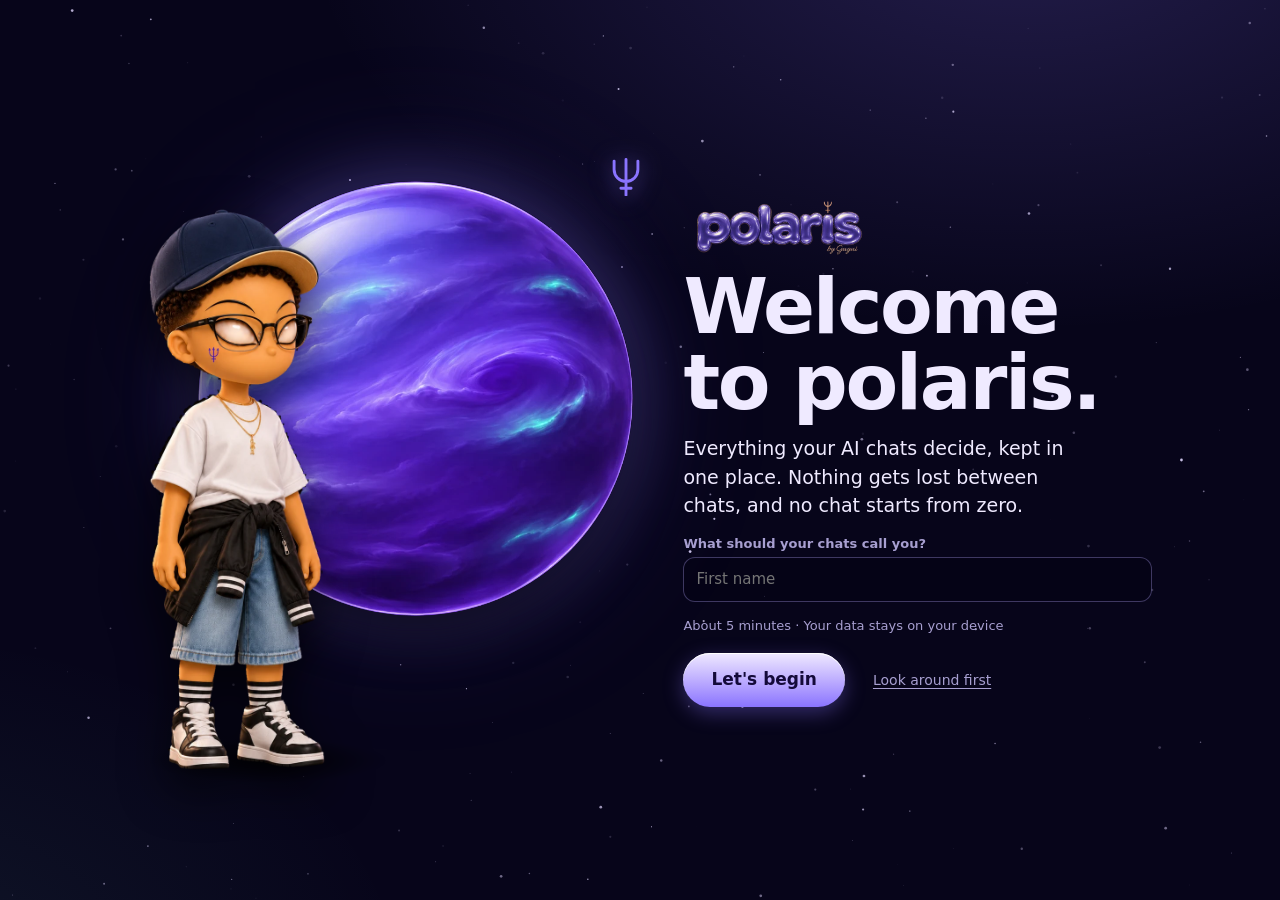
==== site/index.html @ 1d0f1778 "Welcome screen, one-prompt jumpstart with build progress, one-tap save, Mercury edition Co-Authored-" ====
<!DOCTYPE html>
<html lang="en">
<head>
<meta charset="utf-8">
<meta name="viewport" content="width=device-width, initial-scale=1, viewport-fit=cover">
<meta http-equiv="Content-Security-Policy" content="default-src 'self'; script-src 'self' 'unsafe-inline'; style-src 'self' 'unsafe-inline'; img-src 'self' data: blob:; connect-src 'self' https://api.github.com; font-src 'self' data:; object-src 'none'; base-uri 'none'; form-action 'none'">
<meta name="referrer" content="no-referrer">
<title>polaris by Gugui</title>
<meta name="description" content="polaris by Gugui keeps everything your AI chats decide in one place: one record per topic, an Inbox, and what is waiting on you.">
<meta name="theme-color" content="#07051a">
<meta name="color-scheme" content="dark">
<meta name="apple-mobile-web-app-capable" content="yes">
<meta name="mobile-web-app-capable" content="yes">
<meta name="apple-mobile-web-app-status-bar-style" content="black-translucent">
<meta name="apple-mobile-web-app-title" content="polaris">
<link rel="manifest" href="manifest.webmanifest">
<link rel="icon" href="icons/icon-192.png" type="image/png">
<link rel="apple-touch-icon" href="icons/apple-touch-icon.png">
<style>:root{
  --bg:#07051a; --bg2:#0e0a2b; --ink:#efeaff; --dim:#a79fd0; --faint:#6f679c;
  --v1:#b9a8ff; --v2:#8a74ff; --v3:#5a3fd8; --v4:#2c1a7a; --teal:#7fe3e0; --bronze:#b08a57; --bronze2:#e2c08c;
  --glass:rgba(160,140,255,.08); --glass2:rgba(160,140,255,.14); --line:rgba(185,168,255,.18); --line2:rgba(185,168,255,.32);
  --ok:#8ff0c0; --warn:#ffd38a; --bad:#ff9db4;
  --r:18px; --r2:12px; --nav:64px;
  --font:ui-rounded,"SF Pro Rounded","Nunito","Varela Round",system-ui,-apple-system,"Segoe UI",Roboto,sans-serif;
  color-scheme:dark;
}
*{box-sizing:border-box}
html,body{margin:0;height:100%}
body{background:var(--bg);color:var(--ink);font:15px/1.5 var(--font);-webkit-font-smoothing:antialiased;overflow-x:hidden;
  padding-bottom:calc(var(--nav) + env(safe-area-inset-bottom))}
@media(min-width:900px){body{padding-bottom:0;padding-left:220px}}
#stars{position:fixed;inset:0;z-index:-1;width:100%;height:100%;pointer-events:none}
body::before{content:"";position:fixed;inset:0;z-index:-2;background:
  radial-gradient(1200px 700px at 80% -10%,rgba(138,116,255,.22),transparent 60%),
  radial-gradient(900px 600px at -10% 110%,rgba(127,227,224,.08),transparent 60%),var(--bg)}
a{color:var(--v1)} a:hover{color:#fff}
button,input,select,textarea{font:inherit;color:inherit}
h1,h2,h3{margin:0 0 .4em;line-height:1.2;font-weight:800;letter-spacing:-.01em}
h1{font-size:28px} h2{font-size:20px} h3{font-size:16px}
p{margin:.3em 0 .8em}
.dim{color:var(--dim)} .faint{color:var(--faint)} .small{font-size:13px}
.wrap{max-width:980px;margin:0 auto;padding:20px 16px 40px}
/* lockup */
.lockup{display:inline-flex;align-items:baseline;gap:.35em;text-decoration:none;white-space:nowrap}
.lockup .word{position:relative;font-weight:900;font-size:26px;letter-spacing:-.02em;filter:drop-shadow(0 2px 6px rgba(138,116,255,.45))}
.lockup .g{background:linear-gradient(180deg,#f3efff 0%,#c3b4ff 38%,#8a74ff 70%,#5a3fd8 100%);-webkit-background-clip:text;background-clip:text;color:transparent}
.lockup .by{font-size:12px;color:var(--dim);font-weight:600}
.lockup .by b{color:var(--ink);font-weight:800}
.lockup.img img{display:block;height:38px;width:auto}
@media(min-width:900px){#side .lockup.img img{height:46px}}
/* nav */
#nav{position:fixed;left:0;right:0;bottom:0;z-index:20;display:flex;justify-content:space-around;align-items:stretch;
  height:calc(var(--nav) + env(safe-area-inset-bottom));padding-bottom:env(safe-area-inset-bottom);
  background:rgba(10,7,32,.82);backdrop-filter:blur(18px);-webkit-backdrop-filter:blur(18px);border-top:1px solid var(--line)}
#nav a{flex:1;display:flex;flex-direction:column;align-items:center;justify-content:center;gap:2px;font-size:11px;color:var(--dim);text-decoration:none;position:relative}
#nav a svg{width:22px;height:22px}
#nav a.on{color:#fff} #nav a.on::before{content:"";position:absolute;top:0;width:28px;height:2px;border-radius:2px;background:var(--v1)}
#nav .cap{color:#fff} #nav .cap span.ic{width:42px;height:42px;border-radius:50%;display:grid;place-items:center;margin-top:-14px;
  background:radial-gradient(circle at 35% 30%,#d9ceff,#8a74ff 55%,#4a2fc0);box-shadow:0 6px 18px rgba(138,116,255,.5),inset 0 1px 0 rgba(255,255,255,.6)}
#side{display:none}
@media(min-width:900px){
  #nav{display:none}
  #side{display:flex;flex-direction:column;position:fixed;left:0;top:0;bottom:0;width:220px;padding:22px 14px;gap:4px;border-right:1px solid var(--line);background:rgba(10,7,32,.6);backdrop-filter:blur(14px)}
  #side .lockup{margin:0 8px 18px}
  #side a.item{display:flex;align-items:center;gap:10px;padding:9px 12px;border-radius:10px;color:var(--dim);text-decoration:none}
  #side a.item svg{width:18px;height:18px}
  #side a.item.on,#side a.item:hover{background:var(--glass2);color:#fff}
  #side .badge{margin-left:auto}
  #side .foot{margin-top:auto;font-size:12px;color:var(--faint);padding:0 12px}
}
.badge{display:inline-grid;place-items:center;min-width:20px;height:20px;padding:0 6px;border-radius:10px;background:var(--v3);color:#fff;font-size:11px;font-weight:800}
#nav .badge{position:absolute;top:6px;left:calc(50% + 6px);height:16px;min-width:16px;font-size:10px}
/* top bar on phone */
.top{display:flex;align-items:center;justify-content:space-between;gap:10px;padding:14px 16px 0;max-width:980px;margin:0 auto}
@media(min-width:900px){.top{display:none}}
/* cards */
.card{background:linear-gradient(180deg,rgba(185,168,255,.10),rgba(185,168,255,.04));border:1px solid var(--line);border-radius:var(--r);padding:16px;
  box-shadow:inset 0 1px 0 rgba(255,255,255,.06),0 10px 30px rgba(0,0,0,.25)}
.card + .card{margin-top:12px}
.grid{display:grid;gap:12px;grid-template-columns:repeat(auto-fill,minmax(150px,1fr))}
.stat{text-decoration:none;color:inherit;display:block}
.stat b{display:block;font-size:28px;font-weight:900;color:#fff}
.stat span{color:var(--dim);font-size:13px}
.row{display:flex;gap:10px;align-items:center;flex-wrap:wrap}
.row.between{justify-content:space-between}
.stack>*+*{margin-top:10px}
/* buttons */
.btn{display:inline-flex;align-items:center;gap:6px;border:1px solid var(--line2);background:var(--glass2);border-radius:999px;padding:8px 14px;cursor:pointer;text-decoration:none;color:var(--ink);font-weight:700;font-size:14px;min-height:38px}
.btn:hover{background:rgba(185,168,255,.24)}
.btn.primary{border:0;color:#140a3a;background:linear-gradient(180deg,#efe9ff,#b9a8ff 55%,#8a74ff);box-shadow:0 6px 20px rgba(138,116,255,.35),inset 0 1px 0 #fff}
.btn.ghost{background:transparent}
.btn.danger{border-color:rgba(255,157,180,.4);color:var(--bad)}
.btn.sm{padding:4px 10px;min-height:30px;font-size:13px}
.btn:disabled{opacity:.45;cursor:not-allowed}
.icon-btn{border:0;background:transparent;color:var(--dim);cursor:pointer;padding:6px;border-radius:8px}
.icon-btn:hover{color:#fff;background:var(--glass2)}
/* forms */
label{display:block;font-size:13px;color:var(--dim);margin:10px 0 4px;font-weight:600}
input[type=text],input[type=url],input[type=password],input[type=date],select,textarea{width:100%;background:rgba(5,3,20,.55);border:1px solid var(--line2);border-radius:var(--r2);padding:10px 12px;outline:none}
input:focus,select:focus,textarea:focus{border-color:var(--v1);box-shadow:0 0 0 3px rgba(185,168,255,.18)}
textarea{min-height:110px;resize:vertical}
.check{display:flex;gap:10px;align-items:flex-start;padding:8px 0;color:var(--ink);font-size:14px;margin:0;font-weight:500}
.check input{margin-top:3px;width:18px;height:18px;accent-color:var(--v2)}
/* lists */
.list{list-style:none;margin:0;padding:0}
.item{border-top:1px solid var(--line);padding:12px 0;display:flex;gap:10px;align-items:flex-start}
.item:first-child{border-top:0}
.item .body{flex:1;min-width:0;overflow-wrap:anywhere}
.item .meta{font-size:12px;color:var(--faint);margin-top:3px}
.item .actions{display:flex;gap:4px;flex-wrap:wrap}
.sup{text-decoration:line-through;color:var(--faint)}
.tag{display:inline-block;font-size:11px;font-weight:800;padding:2px 8px;border-radius:999px;background:var(--glass2);color:var(--v1);text-transform:uppercase;letter-spacing:.04em}
.tag.ok{color:var(--ok)} .tag.warn{color:var(--warn)} .tag.bad{color:var(--bad)} .tag.lock{color:var(--bronze2)}
.words{font-style:italic;color:var(--ink);border-left:2px solid var(--v2);padding-left:8px;margin:4px 0}
.seg{display:inline-flex;background:rgba(5,3,20,.5);border:1px solid var(--line);border-radius:999px;padding:3px;gap:2px;flex-wrap:wrap}
.seg button{border:0;background:transparent;padding:6px 12px;border-radius:999px;color:var(--dim);cursor:pointer;font-weight:700;font-size:13px}
.seg button.on{background:var(--v3);color:#fff}
.empty{text-align:center;padding:26px 10px;color:var(--dim)}
.dot{width:10px;height:10px;border-radius:50%;display:inline-block;border:2px solid var(--v1);flex:none;margin-top:6px}
.dot.partly{background:linear-gradient(90deg,var(--v1) 50%,transparent 50%)} .dot.harvested{background:var(--v1)}
pre.code{white-space:pre-wrap;background:rgba(5,3,20,.6);border:1px solid var(--line);border-radius:var(--r2);padding:12px;font:12.5px/1.5 ui-monospace,SFMono-Regular,Menlo,monospace;max-height:340px;overflow:auto}
/* hero */
.intro{margin:6px 0 0;max-width:420px}
.intro h1{font-size:26px}
.hero{position:relative;margin:0 -16px 8px;display:flex;justify-content:center;overflow:visible;padding:4px 0 10px}
.orb{position:relative;width:min(calc(100vw - 40px),600px);aspect-ratio:1;margin:-9% 0 -11%}
.orb .back,.orb .front{position:absolute;inset:0;pointer-events:none}
.orb .front{z-index:2}
.orb svg.ring{position:absolute;inset:0;width:100%;height:100%;overflow:visible}
.hero .planet{position:absolute;left:50%;top:50%;width:44%;aspect-ratio:1;transform:translate(-50%,-50%);border-radius:50%;z-index:1;
  background:
   radial-gradient(circle at 32% 26%,rgba(255,255,255,.85) 0,rgba(255,255,255,.2) 9%,transparent 20%),
   radial-gradient(circle at 62% 70%,rgba(127,227,224,.35),transparent 38%),
   radial-gradient(circle at 24% 64%,rgba(90,63,216,.55),transparent 30%),
   radial-gradient(circle at 70% 30%,rgba(205,192,255,.5),transparent 34%),
   radial-gradient(circle at 45% 45%,#b7a6ff 0,#7c62f0 45%,#3a2398 78%,#1a0e52 100%);
  box-shadow:inset -22px -26px 60px rgba(10,4,40,.75),inset 10px 12px 30px rgba(255,255,255,.18),0 0 80px rgba(138,116,255,.45),0 0 180px rgba(138,116,255,.18)}
.hero .planet::after{content:"";position:absolute;inset:0;border-radius:50%;background:
  radial-gradient(circle at 70% 58%,rgba(20,10,70,.35) 0 6%,transparent 7%),radial-gradient(circle at 38% 72%,rgba(20,10,70,.28) 0 4%,transparent 5%),
  radial-gradient(circle at 56% 34%,rgba(20,10,70,.22) 0 3%,transparent 4%);mix-blend-mode:multiply}
.hero .planet.art{background:center/cover no-repeat var(--art);border-radius:50%;width:44%;aspect-ratio:1;box-shadow:0 0 60px rgba(138,116,255,.38),0 0 150px rgba(138,116,255,.14);animation:none!important}
.hero .planet.art::after{display:none}
.hero .station{position:absolute;z-index:3;width:14px;height:14px;transform:translate(-50%,-50%);text-decoration:none;color:var(--ink)}
.hero .station i{position:absolute;inset:0;border-radius:50%;background:radial-gradient(circle at 35% 30%,#fff,#b9a8ff 50%,#5a3fd8);box-shadow:0 0 12px rgba(185,168,255,.9);transition:transform .2s}
.hero .station .lbl{position:absolute;left:50%;top:18px;transform:translateX(-50%);display:flex;flex-direction:column;align-items:center;font-size:11px;font-weight:800;letter-spacing:.08em;text-transform:uppercase;white-space:nowrap}
.hero .station small{font-size:10px;color:var(--dim);letter-spacing:0;text-transform:none;font-weight:700}
.hero .station:hover i,.hero .station:focus-visible i{transform:scale(1.35)}
.hero .station::after{content:"";position:absolute;inset:-12px}
.resident{position:relative;aspect-ratio:400/1276}
.resident i{position:absolute;inset:0;background:center bottom/contain no-repeat var(--res)}
.resident i.h,.resident i.c{opacity:0}
@media(prefers-reduced-motion:no-preference){
  .resident.blinks i:first-child{animation:bOpen 5.2s steps(1) infinite}
  .resident.blinks i.h{animation:bHalf 5.2s steps(1) infinite}
  .resident.blinks i.c{animation:bClosed 5.2s steps(1) infinite}
}
@keyframes bOpen{0%,93.9%{opacity:1}94%,97.9%{opacity:0}98%{opacity:1}}
@keyframes bHalf{0%,93.9%{opacity:0}94%,94.9%{opacity:1}95%,96.9%{opacity:0}97%,97.9%{opacity:1}98%{opacity:0}}
@keyframes bClosed{0%,94.9%{opacity:0}95%,96.9%{opacity:1}97%{opacity:0}}
.hero .resident.desk{position:absolute;right:calc(50% + 305px);bottom:6px;width:74px;z-index:4;display:none}
.intro .resident.mob{float:left;width:46px;margin:-6px 14px 0 0}
@media(min-width:760px){.hero .resident.desk{display:block}.intro .resident.mob{display:none}}
.lockup .word .i{position:relative;display:inline-block}
.lockup .tri{position:absolute;width:.4em;height:.46em;left:50%;top:.05em;transform:translateX(-50%);filter:drop-shadow(0 1px 1px rgba(0,0,0,.5))}
@media(min-width:900px){.grid.stats{grid-template-columns:repeat(6,1fr)}}
@media(prefers-reduced-motion:no-preference){
  .hero .planet{animation:breathe 9s ease-in-out infinite}
}
@keyframes spin{to{transform:rotate(360deg)}}
@keyframes dashflow{to{stroke-dashoffset:-24}}
@media(prefers-reduced-motion:no-preference){.orb .dashes{animation:dashflow 6s linear infinite}}
@keyframes breathe{50%{box-shadow:inset -22px -26px 60px rgba(10,4,40,.75),inset 10px 12px 30px rgba(255,255,255,.22),0 0 100px rgba(138,116,255,.55),0 0 200px rgba(138,116,255,.22)}}
/* modal + toast */
.scrim{position:fixed;inset:0;background:rgba(3,1,12,.65);backdrop-filter:blur(6px);z-index:40;display:flex;align-items:flex-end;justify-content:center}
@media(min-width:700px){.scrim{align-items:center}}
.modal{width:100%;max-width:560px;max-height:88vh;overflow:auto;background:linear-gradient(180deg,#171040,#0d0928);border:1px solid var(--line2);border-radius:22px 22px 0 0;padding:20px 18px calc(18px + env(safe-area-inset-bottom))}
@media(min-width:700px){.modal{border-radius:22px}}
#toast{position:fixed;left:50%;bottom:calc(var(--nav) + 16px + env(safe-area-inset-bottom));transform:translateX(-50%);z-index:60;display:flex;flex-direction:column;gap:8px;align-items:center;pointer-events:none}
@media(min-width:900px){#toast{bottom:24px;left:calc(50% + 110px)}}
#toast div{background:#221a5a;border:1px solid var(--line2);padding:10px 16px;border-radius:999px;box-shadow:0 10px 30px rgba(0,0,0,.4);pointer-events:auto;font-weight:600;font-size:14px}
/* wizard */
.steps{display:flex;gap:6px;margin:6px 0 16px}
.steps i{height:4px;flex:1;border-radius:4px;background:var(--line)} .steps i.on{background:var(--v1)}
.tpl{display:grid;grid-template-columns:repeat(auto-fill,minmax(150px,1fr));gap:8px}
.tpl label{margin:0;display:flex;gap:8px;align-items:center;border:1px solid var(--line);border-radius:12px;padding:10px;color:var(--ink);cursor:pointer;font-weight:600}
.tpl label:has(input:checked){border-color:var(--v1);background:var(--glass2)}
details.ch{border:1px solid var(--line);border-radius:14px;padding:4px 14px;background:var(--glass)}
details.ch+details.ch{margin-top:10px}
details.ch summary{cursor:pointer;font-weight:800;padding:10px 0;list-style:none;display:flex;justify-content:space-between}
details.ch summary::after{content:"+";color:var(--v1)} details.ch[open] summary::after{content:"–"}
details.ch ol,details.ch ul{padding-left:20px}
.meter{height:6px;border-radius:6px;background:var(--line);overflow:hidden} .meter i{display:block;height:100%;background:linear-gradient(90deg,var(--teal),var(--v1))}
:focus-visible{outline:2px solid var(--v1);outline-offset:2px}
@media(prefers-reduced-motion:reduce){*{animation:none!important;transition:none!important}}
/* ---------- welcome (setup step 0) ---------- */
body.bare{padding:0!important} body.bare #nav,body.bare #side{display:none!important}
.welcome{--pglow:#8a74ff;min-height:100svh;max-width:1120px;margin:0 auto;display:grid;grid-template-rows:auto auto;align-content:center;gap:4px;
  padding:calc(env(safe-area-inset-top) + 12px) 22px calc(env(safe-area-inset-bottom) + 22px)}
.w-art{position:relative;height:min(47svh,430px);min-height:300px}
.w-art::after{content:"";position:absolute;left:4%;bottom:-2%;width:46%;height:7%;border-radius:50%;background:radial-gradient(closest-side,rgba(0,0,0,.75),transparent);z-index:1}
.w-planet{position:absolute;right:-2%;top:0;width:min(70vw,340px);aspect-ratio:1;border-radius:50%;background:center/cover no-repeat var(--art);
  box-shadow:0 24px 60px -20px rgba(0,0,0,.9),0 0 70px color-mix(in srgb,var(--pglow) 38%,transparent),0 0 160px color-mix(in srgb,var(--pglow) 14%,transparent)}
.w-planet.none{background:radial-gradient(circle at 35% 30%,#efe9ff,var(--v2) 45%,var(--v4))}
.w-sign{position:absolute;top:1%;right:2%;width:28px;color:var(--pglow);z-index:2;filter:drop-shadow(0 3px 6px rgba(0,0,0,.6)) drop-shadow(0 0 10px color-mix(in srgb,var(--pglow) 55%,transparent))}
.w-sign svg{display:block;width:100%;height:auto;fill:none;stroke:currentColor;stroke-width:1.7;stroke-linecap:round;stroke-linejoin:round}
.w-res{position:absolute;left:6%;bottom:0;height:88%;width:auto;z-index:2;filter:drop-shadow(0 18px 24px rgba(0,0,0,.7))}
.w-copy{position:relative;z-index:3;max-width:34rem}
.w-lock{display:block;width:140px;height:auto;margin:6px 0 10px}
.welcome h1{font-size:clamp(38px,11vw,64px);font-weight:900;letter-spacing:-.03em;line-height:1;margin:0 0 12px;text-wrap:balance}
.w-lead{font-size:18px;line-height:1.5;color:var(--ink);margin:0 0 14px;max-width:32ch;text-wrap:pretty}
.w-meta{font-size:13px;color:var(--dim);margin:0 0 18px}
.welcome label{margin-top:2px}
.welcome input{margin-bottom:14px}
.w-cta{display:flex;flex-direction:column;align-items:stretch;gap:12px}
.btn.big{min-height:54px;font-size:17px;justify-content:center;padding:12px 28px}
.w-skip{align-self:center;color:var(--dim);font-size:14px;text-decoration:underline;text-underline-offset:3px;padding:8px}
.w-skip:hover{color:#fff}
@media(min-width:820px){
  .welcome{grid-template-columns:1.1fr 1fr;grid-template-rows:none;align-items:center;gap:40px;padding:40px 48px}
  .w-art{height:min(78svh,640px)}
  .w-planet{width:min(34vw,470px);right:2%;top:8%}
  .w-sign{top:4%;right:0;width:34px}
  .w-res{height:88%;left:4%}
  .welcome h1{font-size:clamp(56px,6vw,84px)}
  .w-lock{width:190px}
  .w-cta{flex-direction:row;align-items:center;gap:20px} .w-skip{align-self:auto}
  .w-lead{font-size:19px}
}
@media(prefers-reduced-motion:no-preference){
  .w-planet{animation:wArrive 1.2s cubic-bezier(.16,1,.3,1) both,wFloat 9s ease-in-out 1.2s infinite}
  .w-res{animation:wFade .7s cubic-bezier(.16,1,.3,1) .35s both}
  .w-sign{animation:wFade .7s cubic-bezier(.16,1,.3,1) .7s both}
  .w-copy>*{animation:wUp .7s cubic-bezier(.16,1,.3,1) both} .w-copy>:nth-child(2){animation-delay:.08s} .w-copy>:nth-child(3){animation-delay:.14s} .w-copy>:nth-child(n+4){animation-delay:.2s}
}
@keyframes wArrive{from{opacity:0;transform:scale(.94);filter:blur(14px)}to{opacity:1;transform:none;filter:blur(0)}}
@keyframes wFloat{50%{transform:translateY(-8px)}}
@keyframes wFade{from{opacity:0}to{opacity:1}}
@keyframes wUp{from{opacity:0;transform:translateY(10px)}to{opacity:1;transform:none}}
/* jumpstart + progress */
.js h1{font-size:26px}
.js-steps{list-style:none;counter-reset:js;padding:0;margin:14px 0 0;display:grid;gap:18px}
.js-steps>li{counter-increment:js;position:relative;padding-left:40px;display:grid;gap:8px;justify-items:start}
.js-steps>li::before{content:counter(js);position:absolute;left:0;top:-2px;width:28px;height:28px;border-radius:50%;display:grid;place-items:center;font-weight:800;font-size:14px;color:#140a3a;background:linear-gradient(180deg,#efe9ff,#b9a8ff)}
.js-steps textarea{width:100%;min-height:120px}
.js-steps .seg{margin:0}
.steps-list{margin:8px 0 4px;padding-left:22px} .steps-list li{margin:4px 0}
.nextup .bar{height:6px;border-radius:6px;background:var(--glass2);margin:10px 0 4px;overflow:hidden}
.nextup .bar i{display:block;height:100%;border-radius:6px;background:linear-gradient(90deg,var(--v2),var(--v1))}
::selection{background:rgba(185,168,255,.35);color:#fff}
body.focus{padding-bottom:env(safe-area-inset-bottom)!important} body.focus #nav{display:none!important}
@media(min-width:900px){body.focus{padding-left:0!important} body.focus #side{display:none!important} body.focus .top{display:flex}}
.card.quick{display:flex;align-items:center;justify-content:space-between;gap:14px;flex-wrap:wrap;border-color:var(--line2)}
.card.quick .btn.big{min-height:48px;font-size:16px}
@media(max-width:520px){.card.quick .btn{width:100%;justify-content:center}}
.card.harvest h3 .faint{font-weight:600}
.linkish{background:none;border:0;padding:0;color:var(--v1);text-decoration:underline;text-underline-offset:3px;font:inherit;cursor:pointer}
.js h3{margin-top:18px}
</style>
</head>
<body>
<canvas id="stars" aria-hidden="true"></canvas>
<nav id="side" aria-label="Main"></nav>
<main id="app"><noscript><p style="padding:20px">polaris needs JavaScript turned on.</p></noscript></main>
<nav id="nav" aria-label="Main"></nav>
<div id="toast" role="status" aria-live="polite"></div>
<script>window.POLARIS_ART={"planet": "[data-uri]", "resident": "[data-uri]", "residentHalf": "[data-uri]", "residentClosed": "[data-uri]", "lockup": "[data-uri]", "accent": "#8a74ff", "sign": "neptune"};window.POLARIS_PRESET={};</script>
<script>/* polaris by Gugui — core (no DOM). Parser, model, merge, markdown, zip. */
var PolarisCore = (function () {
  'use strict';
  var SCHEMA = 1;
  var KINDS = ['fact', 'decision', 'idea', 'question', 'waiting', 'asset', 'source', 'correction', 'conflict', 'done', 'next'];
  var KIND_ALIASES = {
    completed: 'done', finished: 'done', 'step done': 'done', 'done step': 'done',
    'next step': 'next', 'next steps': 'next', todo: 'next', 'to do': 'next', step: 'next', left: 'next',
    facts: 'fact', 'start here': 'fact', status: 'fact', update: 'fact', note: 'fact',
    decisions: 'decision', ruling: 'decision', rule: 'decision', decided: 'decision',
    ideas: 'idea', questions: 'question', 'open question': 'question',
    todo: 'waiting', 'to do': 'waiting', 'waiting on you': 'waiting', task: 'waiting', action: 'waiting',
    file: 'asset', files: 'asset', image: 'asset', render: 'asset', link: 'source', sources: 'source',
    complaint: 'correction', fix: 'correction', ledger: 'correction', conflicts: 'conflict'
  };
  var FIELDS = { topic: 'topic', kind: 'kind', type: 'kind', said: 'said', date: 'said', when: 'said',
    chat: 'chat', from: 'chat', where: 'chat', words: 'words', quote: 'words', 'my words': 'words',
    proposal: 'proposal', what: 'proposal', item: 'proposal', text: 'proposal', summary: 'proposal',
    base: 'base', link: 'base', url: 'base', source: 'base' };

  function uid() { return Date.now().toString(36) + Math.random().toString(36).slice(2, 8); }
  function now() { return new Date().toISOString(); }
  function pad(n) { return (n < 10 ? '0' : '') + n; }
  function today() { var d = new Date(); return pad(d.getMonth() + 1) + '/' + pad(d.getDate()) + '/' + d.getFullYear(); }
  function slug(s) { return String(s || '').toLowerCase().replace(/[^a-z0-9]+/g, '-').replace(/^-+|-+$/g, '').slice(0, 48) || 'topic'; }

  // Accepts MM/DD/YYYY, YYYY-MM-DD, M/D/YY; returns MM/DD/YYYY or '' if unreadable.
  function normDate(s) {
    s = String(s || '').trim();
    var m = s.match(/(\d{4})-(\d{1,2})-(\d{1,2})/);
    if (m) return pad(+m[2]) + '/' + pad(+m[3]) + '/' + m[1];
    m = s.match(/(\d{1,2})\/(\d{1,2})\/(\d{2,4})/);
    if (m) { var y = +m[3]; if (y < 100) y += 2000; return pad(+m[1]) + '/' + pad(+m[2]) + '/' + y; }
    return '';
  }
  // sortable key for MM/DD/YYYY
  function dateKey(s) { var m = String(s || '').match(/(\d{2})\/(\d{2})\/(\d{4})/); return m ? m[3] + m[1] + m[2] : '00000000'; }

  function normKind(k) {
    k = String(k || '').toLowerCase().trim().replace(/[^a-z ]/g, '');
    if (KINDS.indexOf(k) >= 0) return k;
    if (KIND_ALIASES[k]) return KIND_ALIASES[k];
    if (k.slice(-1) === 's' && KINDS.indexOf(k.slice(0, -1)) >= 0) return k.slice(0, -1);
    return '';
  }
  function cleanVal(v) {
    v = String(v == null ? '' : v).trim();
    if (/^["“'].*["”']$/.test(v) && v.length > 1) v = v.slice(1, -1).trim();
    if (/^(none|n\/a|-|null)$/i.test(v)) v = '';
    return v;
  }

  // Pull the POLARIS block(s) out of any pasted text. Tolerant of fences, bold markers, bullets, JSON.
  function extractBlocks(text) {
    text = String(text || '').replace(/\r\n?/g, '\n').replace(/\*\*/g, '');
    var out = [];
    var re = /POLARIS(?:\s+v\d+)?\s*\n([\s\S]*?)(?:\n\s*END\s+POLARIS|```|$)/gi, m;
    while ((m = re.exec(text))) { if (m[1].trim()) out.push(m[1]); }
    if (!out.length) {
      var f = /```(?:polaris|json)?\s*\n([\s\S]*?)```/gi;
      while ((m = f.exec(text))) out.push(m[1]);
    }
    if (!out.length && /(^|\n)\s*[-*]?\s*\**(kind|topic|proposal)\**\s*:/i.test(text)) out.push(text);
    return out;
  }

  function parseJSONish(body, errors) {
    var items = [];
    var t = body.trim();
    try {
      var j = JSON.parse(t);
      (Array.isArray(j) ? j : (j.items || [j])).forEach(function (o) { items.push(o); });
      return items;
    } catch (e) { /* maybe JSON lines */ }
    var ok = 0;
    t.split('\n').forEach(function (line, i) {
      line = line.trim().replace(/,$/, '');
      if (!line || line[0] !== '{') return;
      try { items.push(JSON.parse(line)); ok++; } catch (e) { errors.push('Line ' + (i + 1) + ': could not read this line as JSON.'); }
    });
    return ok ? items : null;
  }

  function parseKV(body, errors) {
    var items = [], cur = null, lastKey = null, defaults = {}, seenSep = false;
    function flush() { if (cur && Object.keys(cur).length) items.push(cur); cur = null; lastKey = null; }
    body.split('\n').forEach(function (raw, i) {
      var line = raw.replace(/^\s*(?:[-*•]|\d+[.)])\s+/, '').replace(/\*\*/g, '').replace(/^#+\s*/, '');
      if (/^\s*(---+|===+|\*\*\*+)\s*$/.test(raw) || /^\s*(item|entry)\s*\d*\s*:?\s*$/i.test(line)) { flush(); seenSep = true; return; }
      if (!line.trim() || /^\s*(END\s+)?POLARIS\b/i.test(line)) { return; }
      var m = line.match(/^\s*([A-Za-z][A-Za-z ]{0,14}?)\s*[:=]\s*(.*)$/);
      if (m) {
        var key = FIELDS[m[1].toLowerCase().trim()];
        if (key) {
          if (!cur && key === 'topic' && !seenSep) { defaults.topic = cleanVal(m[2]); lastKey = null; return; }
          if (!cur) cur = {};
          else if (cur[key] != null && key !== 'proposal') { flush(); cur = {}; }
          cur[key] = cleanVal(m[2]); lastKey = key; return;
        }
      }
      if (cur && lastKey) { cur[lastKey] = (cur[lastKey] ? cur[lastKey] + ' ' : '') + line.trim(); return; }
      if (line.trim()) errors.push('Line ' + (i + 1) + ': skipped, it is not "field: value".');
    });
    flush();
    items.forEach(function (it) { if (!it.topic && defaults.topic) it.topic = defaults.topic; });
    return items;
  }

  // Main entry: returns {items:[inbox-ready], errors:[strings]}
  function parseHandoff(text, opts) {
    opts = opts || {};
    var errors = [], raw = [];
    var blocks = extractBlocks(text);
    if (!blocks.length) return { items: [], errors: ['No POLARIS block found. Ask the chat for its handoff, then paste the whole reply.'] };
    blocks.forEach(function (b) {
      var j = parseJSONish(b, errors);
      raw = raw.concat(j && j.length ? j : parseKV(b, errors));
    });
    var items = [];
    raw.forEach(function (r, n) {
      if (!r || typeof r !== 'object') return;
      var o = {};
      Object.keys(r).forEach(function (k) { var f = FIELDS[String(k).toLowerCase()]; if (f) o[f] = cleanVal(r[k]); });
      var kind = normKind(o.kind);
      if (!o.proposal && o.words) o.proposal = o.words;
      if (!o.proposal) { errors.push('Item ' + (n + 1) + ': no proposal or words, skipped.'); return; }
      if (!kind) { errors.push('Item ' + (n + 1) + ': kind "' + (o.kind || '') + '" not known, saved as fact.'); kind = 'fact'; }
      var said = normDate(o.said);
      if (o.said && !said) errors.push('Item ' + (n + 1) + ': date "' + o.said + '" not readable, used today.');
      items.push({ id: uid(), topic: o.topic || opts.topic || '', kind: kind, said: said || today(),
        chat: o.chat || opts.chat || '', words: o.words || '', proposal: o.proposal.slice(0, 4000),
        base: o.base || '', status: 'proposed', created: now(), updated: now() });
    });
    return { items: items, errors: errors };
  }

  // ---------- model ----------
  function emptyTopic(name) {
    return { id: uid(), name: name, slug: slug(name), status: 'not started', created: now(), updated: now(),
      start: [], decisions: [], ideas: [], conflicts: [], questions: [], sources: [], progress: [] };
  }
  function emptyState() {
    return { schema: SCHEMA, app: 'polaris by Gugui', profile: { name: '', created: now() },
      settings: { dataMode: 'device', rules: defaultRules(), gh: { owner: '', repo: '', branch: 'main', path: 'polaris.json' }, setupDone: false, reviewEvery: 7 },
      topics: [], inbox: [], waiting: [], vault: [], log: [], reviews: [],
      meta: { updated: now(), lastBackup: '', lastSync: '', lastSyncSha: '' } };
  }
  function defaultRules() {
    return [
      { id: 'newest', on: true, text: 'The newest dated statement wins. Older lines stay, marked superseded.' },
      { id: 'nodelete', on: true, text: 'Nothing is deleted or archived without my yes.' },
      { id: 'locked', on: true, text: 'Locked means locked. A locked line is never reworded.' },
      { id: 'dated', on: true, text: 'Every fact carries the date it was said and where it came from.' },
      { id: 'links', on: true, text: 'Pointers are always links, never bare text.' },
      { id: 'voice', on: true, text: 'Anything written as me sounds like me: plain and short.' },
      { id: 'ask', on: true, text: 'When a call is mine, ask me. When you make a call without asking, log it.' }
    ];
  }
  function migrate(s) {
    if (!s || typeof s !== 'object') return emptyState();
    var base = emptyState();
    Object.keys(base).forEach(function (k) { if (s[k] == null) s[k] = base[k]; });
    Object.keys(base.settings).forEach(function (k) { if (s.settings[k] == null) s.settings[k] = base.settings[k]; });
    Object.keys(base.meta).forEach(function (k) { if (s.meta[k] == null) s.meta[k] = base.meta[k]; });
    s.topics.forEach(function (t) { ['start', 'decisions', 'ideas', 'conflicts', 'questions', 'sources', 'progress'].forEach(function (c) { if (!Array.isArray(t[c])) t[c] = []; }); });
    s.schema = SCHEMA;
    return s;
  }
  function validate(s) {
    var errs = [];
    if (!s || typeof s !== 'object') return ['Not a polaris file.'];
    ['topics', 'inbox', 'waiting', 'vault', 'log'].forEach(function (k) { if (s[k] && !Array.isArray(s[k])) errs.push(k + ' should be a list.'); });
    if (s.schema && s.schema > SCHEMA) errs.push('This file is from a newer polaris (schema ' + s.schema + '). Update the app first.');
    return errs;
  }

  // ---------- merge (sync + import). Nothing is dropped: the losing side of a clash goes to the inbox as held. ----------
  var TOP = ['inbox', 'waiting', 'vault', 'log', 'reviews'];
  var SUB = ['start', 'decisions', 'ideas', 'conflicts', 'questions', 'sources', 'progress'];
  function same(a, b) { var x = Object.assign({}, a), y = Object.assign({}, b); delete x.updated; delete y.updated; return JSON.stringify(x) === JSON.stringify(y); }
  function mergeList(mine, theirs, since, clashes, label) {
    var byId = {}, out = [];
    (mine || []).forEach(function (x) { byId[x.id] = x; out.push(x); });
    (theirs || []).forEach(function (t) {
      var m = byId[t.id];
      if (!m) { out.push(t); return; }
      if (same(m, t)) return;
      var mChanged = !since || (m.updated || '') > since, tChanged = !since || (t.updated || '') > since;
      var win = (t.updated || '') > (m.updated || '') ? t : m, lose = win === t ? m : t;
      if (win === t) out[out.indexOf(m)] = t;
      if (mChanged && tChanged) clashes.push({ label: label, kept: win, other: lose });
    });
    return out;
  }
  function merge(mine, theirs, since) {
    mine = migrate(JSON.parse(JSON.stringify(mine))); theirs = migrate(JSON.parse(JSON.stringify(theirs)));
    var clashes = [];
    TOP.forEach(function (k) { mine[k] = mergeList(mine[k], theirs[k], since, clashes, k); });
    var tById = {}; mine.topics.forEach(function (t) { tById[t.id] = t; });
    theirs.topics.forEach(function (t) {
      var m = tById[t.id];
      if (!m) { mine.topics.push(t); return; }
      SUB.forEach(function (c) { m[c] = mergeList(m[c], t[c], since, clashes, m.name + ' / ' + c); });
      if ((t.updated || '') > (m.updated || '')) { m.name = t.name; m.status = t.status; m.locked = t.locked; m.archived = t.archived; m.updated = t.updated; }
    });
    clashes.forEach(function (c) {
      mine.inbox.push({ id: uid(), topic: '', kind: 'conflict', said: today(), chat: 'sync', words: '',
        proposal: 'Two versions of one ' + c.label + ' item clashed. Kept the newer one. The other version: ' + summarize(c.other),
        base: '', status: 'held', created: now(), updated: now() });
    });
    mine.meta.updated = now();
    return { state: mine, clashes: clashes.length };
  }
  function summarize(o) { return (o.text || o.proposal || o.title || o.name || JSON.stringify(o)).slice(0, 300); }

  // ---------- markdown ----------
  function md(s) { return String(s || '').replace(/\|/g, '\\|').replace(/\n/g, ' '); }
  function link(base) { return /^https?:\/\//.test(base || '') ? '[' + base.replace(/^https?:\/\//, '').slice(0, 60) + '](' + base + ')' : md(base); }
  function topicMarkdown(t) {
    var L = [];
    L.push('# ' + t.name + ': the record', '', 'status: ' + t.status + (t.locked ? ' · locked' : '') + ' · updated ' + (t.updated || '').slice(0, 10), '');
    L.push('## Start here', '');
    t.start.forEach(function (x) { L.push('- ' + (x.superseded ? '~~' + md(x.text) + '~~ (superseded)' : md(x.text)) + ' · said ' + (x.said || '?') + (x.base ? ' · ' + link(x.base) : '')); });
    var pr = (t.progress || []).filter(function (x) { return !x.archived; });
    if (pr.length) {
      L.push('', '## Progress', '');
      pr.filter(function (x) { return x.status === 'done'; }).forEach(function (x) { L.push('- [x] ' + md(x.text) + ' · done ' + (x.doneOn || x.said || '')); });
      pr.filter(function (x) { return x.status !== 'done'; }).forEach(function (x) { L.push('- [ ] ' + md(x.text) + ' · said ' + (x.said || '')); });
    }
    L.push('', '## Decisions', '', '| decision | words | who | said | source |', '|---|---|---|---|---|');
    t.decisions.forEach(function (x) { L.push('| ' + md(x.text) + (x.superseded ? ' (superseded)' : '') + ' | ' + md(x.words) + ' | ' + (x.who || 'me') + ' | ' + (x.said || '') + ' | ' + link(x.base) + ' |'); });
    [['Ideas', 'ideas'], ['Open questions', 'questions'], ['Conflicts', 'conflicts'], ['Sources', 'sources']].forEach(function (p) {
      L.push('', '## ' + p[0], '');
      t[p[1]].forEach(function (x) { L.push('- ' + md(x.text || x.title) + (x.status ? ' [' + x.status + ']' : '') + ' · ' + (x.said || '') + (x.base || x.url ? ' · ' + link(x.base || x.url) : '')); });
    });
    return L.join('\n') + '\n';
  }
  function bundle(s) {
    var files = [];
    files.push({ name: 'polaris/README.md', text: '# ' + (s.profile.name ? s.profile.name + "'s " : '') + 'polaris\n\nMade with polaris by Gugui. One record per topic, newest dated statement wins.\n\n## Rules\n\n' + s.settings.rules.filter(function (r) { return r.on; }).map(function (r, i) { return (i + 1) + '. ' + r.text; }).join('\n') + '\n\n## Topics\n\n' + s.topics.map(function (t) { return '- [' + t.name + '](topics/' + t.slug + '/STAR.md) · ' + t.status; }).join('\n') + '\n' });
    s.topics.forEach(function (t) { files.push({ name: 'polaris/topics/' + t.slug + '/STAR.md', text: topicMarkdown(t) }); });
    files.push({ name: 'polaris/WAITING.md', text: '# Waiting on me\n\n' + s.waiting.map(function (w) { return '- [' + (w.done ? 'x' : ' ') + '] ' + md(w.text) + (w.base ? ' · ' + link(w.base) : '') + ' · ' + (w.said || ''); }).join('\n') + '\n' });
    files.push({ name: 'polaris/VAULT.md', text: '# Vault\n\n| title | file | where | said | status |\n|---|---|---|---|---|\n' + s.vault.map(function (v) { return '| ' + md(v.title) + ' | ' + md(v.file) + ' | ' + link(v.base) + ' | ' + (v.said || '') + ' | ' + (v.status || 'unreviewed') + ' |'; }).join('\n') + '\n' });
    files.push({ name: 'polaris/LOG.md', text: '# Log\n\n| type | what | fix | status | said |\n|---|---|---|---|---|\n' + s.log.map(function (l) { return '| ' + l.type + ' | ' + md(l.text) + ' | ' + md(l.fix) + ' | ' + (l.status || '') + ' | ' + (l.said || '') + ' |'; }).join('\n') + '\n' });
    files.push({ name: 'polaris/polaris.json', text: JSON.stringify(s, null, 2) });
    return files;
  }

  // ---------- zip (store, no compression) ----------
  var CRC_T = (function () { var t = [], c, n, k; for (n = 0; n < 256; n++) { c = n; for (k = 0; k < 8; k++) c = c & 1 ? 0xEDB88320 ^ (c >>> 1) : c >>> 1; t[n] = c >>> 0; } return t; })();
  function crc32(u8) { var c = 0xFFFFFFFF; for (var i = 0; i < u8.length; i++) c = CRC_T[(c ^ u8[i]) & 255] ^ (c >>> 8); return (c ^ 0xFFFFFFFF) >>> 0; }
  function utf8(s) { return new TextEncoder().encode(s); }
  function zip(files) {
    var parts = [], central = [], offset = 0;
    function le(n, b) { var a = []; for (var i = 0; i < b; i++) a.push((n >>> (8 * i)) & 255); return a; }
    files.forEach(function (f) {
      var name = utf8(f.name), data = utf8(f.text), crc = crc32(data);
      var head = [].concat([0x50, 0x4b, 3, 4], le(20, 2), le(0x0800, 2), le(0, 2), le(0, 2), le(0x21, 2), le(crc, 4), le(data.length, 4), le(data.length, 4), le(name.length, 2), le(0, 2));
      parts.push(new Uint8Array(head), name, data);
      central.push(new Uint8Array([].concat([0x50, 0x4b, 1, 2], le(20, 2), le(20, 2), le(0x0800, 2), le(0, 2), le(0, 2), le(0x21, 2), le(crc, 4), le(data.length, 4), le(data.length, 4), le(name.length, 2), le(0, 2), le(0, 2), le(0, 2), le(0, 2), le(0, 4), le(offset, 4))), name);
      offset += head.length + name.length + data.length;
    });
    var cSize = central.reduce(function (a, p) { return a + p.length; }, 0);
    var end = new Uint8Array([].concat([0x50, 0x4b, 5, 6], le(0, 2), le(0, 2), le(files.length, 2), le(files.length, 2), le(cSize, 4), le(offset, 4), le(0, 2)));
    return parts.concat(central, [end]);
  }

  // base64 for unicode (GitHub contents API)
  function b64(s) { var u = utf8(s), bin = ''; for (var i = 0; i < u.length; i += 0x8000) bin += String.fromCharCode.apply(null, u.subarray(i, i + 0x8000)); return btoa(bin); }
  function unb64(s) { var bin = atob(String(s).replace(/\s/g, '')), u = new Uint8Array(bin.length); for (var i = 0; i < bin.length; i++) u[i] = bin.charCodeAt(i); return new TextDecoder().decode(u); }

  return { SCHEMA: SCHEMA, KINDS: KINDS, uid: uid, now: now, today: today, slug: slug, normDate: normDate, dateKey: dateKey,
    parseHandoff: parseHandoff, emptyState: emptyState, emptyTopic: emptyTopic, defaultRules: defaultRules, migrate: migrate, validate: validate,
    merge: merge, topicMarkdown: topicMarkdown, bundle: bundle, zip: zip, crc32: crc32, b64: b64, unb64: unb64 };
})();
if (typeof module !== 'undefined') module.exports = PolarisCore;
</script>
<script>/* polaris by Gugui — app. Vanilla, one file, local-first. */
(function () {
  'use strict';
  var C = PolarisCore;
  var KEY = 'polaris.v1', TOKEN_KEY = 'polaris.gh.token', VERSION = '1.0.0';
  var S, $app, route = { name: 'home', arg: '' }, ui = { topicTab: 'start', inboxFilter: 'proposed', vaultFilter: 'all', logFilter: 'all', capture: null };

  // ---------- storage adapter ----------
  var Store = {
    ok: true,
    load: function () {
      try { var raw = localStorage.getItem(KEY); return raw ? C.migrate(JSON.parse(raw)) : null; }
      catch (e) { this.ok = false; return null; }
    },
    save: function (s) {
      s.meta.updated = C.now();
      try { localStorage.setItem(KEY, JSON.stringify(s)); this.ok = true; }
      catch (e) { this.ok = false; toast('Could not save on this device. Export a backup now.'); }
    },
    size: function () { try { return (localStorage.getItem(KEY) || '').length * 2; } catch (e) { return 0; } },
    token: function (v) {
      try { if (v === undefined) return localStorage.getItem(TOKEN_KEY) || ''; if (v) localStorage.setItem(TOKEN_KEY, v); else localStorage.removeItem(TOKEN_KEY); } catch (e) { return ''; }
    },
    persist: function () { try { if (navigator.storage && navigator.storage.persist) navigator.storage.persist(); } catch (e) {} }
  };
  function save() { Store.save(S); }

  // ---------- helpers ----------
  function esc(s) { return String(s == null ? '' : s).replace(/[&<>"']/g, function (c) { return { '&': '&amp;', '<': '&lt;', '>': '&gt;', '"': '&quot;', "'": '&#39;' }[c]; }); }
  function safeUrl(u) { u = String(u || '').trim(); return /^https?:\/\//i.test(u) ? u : ''; }
  function linkOrText(u, label) { var s = safeUrl(u); return s ? '<a href="' + esc(s) + '" target="_blank" rel="noopener noreferrer">' + esc(label || s.replace(/^https?:\/\//, '').slice(0, 48)) + '</a>' : esc(u); }
  function topicById(id) { return S.topics.filter(function (t) { return t.id === id; })[0]; }
  function topicByName(n) { n = String(n || '').toLowerCase().trim(); return S.topics.filter(function (t) { return t.name.toLowerCase() === n || t.slug === C.slug(n); })[0]; }
  function live(list) { return (list || []).filter(function (x) { return !x.archived; }); }
  function counts() {
    return { topics: live(S.topics).length, inbox: S.inbox.filter(function (i) { return i.status === 'proposed'; }).length,
      waiting: S.waiting.filter(function (w) { return !w.done && !w.archived; }).length, vault: live(S.vault).length,
      log: live(S.log).length, decisions: S.topics.reduce(function (a, t) { return a + live(t.decisions).length; }, 0),
      conflicts: S.topics.reduce(function (a, t) { return a + t.conflicts.filter(function (c) { return !c.archived && (c.status || 'open') === 'open'; }).length; }, 0) };
  }
  function daysSince(iso) { if (!iso) return Infinity; return (Date.now() - new Date(iso).getTime()) / 864e5; }
  function fmtDay(iso) { if (!iso) return 'never'; var d = new Date(iso); return C.normDate(d.toISOString().slice(0, 10)); }
  function copy(text) {
    function fallback() { var t = document.createElement('textarea'); t.value = text; document.body.appendChild(t); t.select(); try { document.execCommand('copy'); toast('Copied'); } catch (e) { toast('Select and copy by hand'); } t.remove(); }
    if (navigator.clipboard && window.isSecureContext) navigator.clipboard.writeText(text).then(function () { toast('Copied'); }, fallback); else fallback();
  }
  function download(name, parts, type) {
    var blob = new Blob(parts, { type: type || 'application/octet-stream' }), a = document.createElement('a');
    a.href = URL.createObjectURL(blob); a.download = name; document.body.appendChild(a); a.click();
    setTimeout(function () { URL.revokeObjectURL(a.href); a.remove(); }, 1500);
  }
  function toast(msg, ms) {
    var box = document.getElementById('toast'), d = document.createElement('div'); d.textContent = msg; box.appendChild(d);
    setTimeout(function () { d.remove(); }, ms || 2600);
  }
  function confirmBox(title, body, yes, cb, danger) {
    modal('<h2>' + esc(title) + '</h2><p class="dim">' + esc(body) + '</p><div class="row" style="justify-content:flex-end;margin-top:14px"><button class="btn ghost" data-act="close">Cancel</button><button class="btn ' + (danger ? 'danger' : 'primary') + '" data-act="confirm-yes">' + esc(yes) + '</button></div>');
    pending = cb;
  }
  var pending = null;
  function modal(html) { closeModal(); var s = document.createElement('div'); s.className = 'scrim'; s.id = 'scrim'; s.innerHTML = '<div class="modal" role="dialog" aria-modal="true">' + html + '</div>'; document.body.appendChild(s); var f = s.querySelector('input,textarea,select,button'); if (f) f.focus(); }
  function closeModal() { var s = document.getElementById('scrim'); if (s) s.remove(); }

  var ICON = {
    home: '<path d="M3 11.5 12 4l9 7.5V20a1 1 0 0 1-1 1h-5v-6H9v6H4a1 1 0 0 1-1-1z"/>',
    topics: '<circle cx="12" cy="12" r="3.5"/><ellipse cx="12" cy="12" rx="10" ry="4" transform="rotate(-20 12 12)"/>',
    inbox: '<path d="M3 13h5l1.5 3h5L16 13h5M5 5h14l2 8v6H3v-6z"/>',
    plus: '<path d="M12 5v14M5 12h14"/>',
    waiting: '<circle cx="12" cy="12" r="9"/><path d="M12 7v5l3 2"/>',
    vault: '<rect x="3" y="5" width="18" height="15" rx="2"/><circle cx="12" cy="12.5" r="3"/><path d="M12 9.5V8"/>',
    log: '<path d="M6 4h12v16H6zM9 8h6M9 12h6M9 16h4"/>',
    review: '<path d="M4 12l5 5L20 6"/>',
    guide: '<circle cx="12" cy="12" r="9"/><path d="M9.5 9a2.5 2.5 0 1 1 3.5 2.3c-.7.3-1 .9-1 1.7M12 17h.01"/>',
    settings: '<circle cx="12" cy="12" r="3"/><path d="M19.4 15a1.7 1.7 0 0 0 .3 1.8l.1.1a2 2 0 1 1-2.8 2.8l-.1-.1a1.7 1.7 0 0 0-1.8-.3 1.7 1.7 0 0 0-1 1.5V21a2 2 0 1 1-4 0v-.1a1.7 1.7 0 0 0-1.1-1.5 1.7 1.7 0 0 0-1.8.3l-.1.1a2 2 0 1 1-2.8-2.8l.1-.1a1.7 1.7 0 0 0 .3-1.8 1.7 1.7 0 0 0-1.5-1H3a2 2 0 1 1 0-4h.1a1.7 1.7 0 0 0 1.5-1.1 1.7 1.7 0 0 0-.3-1.8l-.1-.1a2 2 0 1 1 2.8-2.8l.1.1a1.7 1.7 0 0 0 1.8.3H9a1.7 1.7 0 0 0 1-1.5V3a2 2 0 1 1 4 0v.1a1.7 1.7 0 0 0 1 1.5 1.7 1.7 0 0 0 1.8-.3l.1-.1a2 2 0 1 1 2.8 2.8l-.1.1a1.7 1.7 0 0 0-.3 1.8V9a1.7 1.7 0 0 0 1.5 1H21a2 2 0 1 1 0 4h-.1a1.7 1.7 0 0 0-1.5 1z"/>',
    more: '<circle cx="5" cy="12" r="1.5"/><circle cx="12" cy="12" r="1.5"/><circle cx="19" cy="12" r="1.5"/>'
  };
  function ic(n) { return '<svg viewBox="0 0 24 24" fill="none" stroke="currentColor" stroke-width="1.8" stroke-linecap="round" stroke-linejoin="round" aria-hidden="true">' + ICON[n] + '</svg>'; }
  var TRIDENT = '<svg class="tri" viewBox="0 0 20 24" aria-hidden="true"><path d="M10 23V6M3 3v5a7 7 0 0 0 14 0V3M10 2v4M3 3l-1.2 2M3 3l1.2 2M17 3l-1.2 2M17 3l1.2 2M10 2 8.8 4M10 2l1.2 2M7 19h6" fill="none" stroke="#c9a46c" stroke-width="2.3" stroke-linecap="round"/></svg>';
  function lockup() { if (window.POLARIS_ART.lockup) return '<a class="lockup img" href="#home"><img src="' + window.POLARIS_ART.lockup + '" alt="polaris by Gugui" width="640" height="203"></a>'; return '<a class="lockup" href="#home" aria-label="polaris by Gugui"><span class="word" aria-hidden="true"><span class="g">polar</span><span class="i"><span class="g">ı</span>' + TRIDENT + '</span><span class="g">s</span></span><span class="by" aria-hidden="true">by <b>Gugui</b></span></a>'; }

  // ---------- shell ----------
  var NAV = [['home', 'Home'], ['topics', 'Topics'], ['capture', 'Capture'], ['waiting', 'Waiting'], ['more', 'More']];
  var SIDE = [['home', 'Home'], ['topics', 'Topics'], ['capture', 'Capture', 'plus'], ['inbox', 'Inbox'], ['waiting', 'Waiting'], ['vault', 'Vault'], ['log', 'Log'], ['review', 'Weekly review'], ['guide', 'Guide'], ['settings', 'Settings']];
  function shell() {
    var c = counts(), on = function (n) { return route.name === n || (n === 'topics' && route.name === 'topic') || (n === 'more' && ['inbox', 'vault', 'log', 'review', 'guide', 'settings'].indexOf(route.name) >= 0); };
    var badge = { inbox: c.inbox, waiting: c.waiting };
    document.getElementById('nav').innerHTML = NAV.map(function (n) {
      if (n[0] === 'capture') return '<a class="cap" href="#capture" aria-label="Capture"><span class="ic">' + ic('plus') + '</span>Capture</a>';
      var b = n[0] === 'more' ? c.inbox : badge[n[0]];
      return '<a href="#' + n[0] + '" class="' + (on(n[0]) ? 'on' : '') + '">' + ic(n[0]) + n[1] + (b ? '<span class="badge">' + b + '</span>' : '') + '</a>';
    }).join('');
    document.getElementById('side').innerHTML = lockup() + SIDE.map(function (n) {
      var b = badge[n[0]];
      return '<a class="item ' + (on(n[0]) && n[0] !== 'more' ? 'on' : '') + '" href="#' + n[0] + '">' + ic(n[2] || n[0]) + n[1] + (b ? '<span class="badge">' + b + '</span>' : '') + '</a>';
    }).join('') + '<div class="foot">' + (S.settings.dataMode === 'github' ? 'Syncs to GitHub' : 'Saved on this device') + '<br>v' + VERSION + '</div>';
  }
  function top(title) { return '<div class="top">' + lockup() + (title ? '' : '') + '<a class="icon-btn" href="#settings" aria-label="Settings">' + ic('settings').replace('<svg', '<svg width="22" height="22"') + '</a></div>'; }

  // ---------- views ----------
  var V = {};
  V.home = function () {
    var c = counts(), since0 = S.settings.setupAt || '', stale = daysSince(S.reviews.length ? S.reviews[S.reviews.length - 1].at : since0) > (S.settings.reviewEvery || 7);
    var backupOld = daysSince(S.meta.lastBackup || since0) > 14 && S.settings.dataMode !== 'github';
    var st = [['topics', 'Topics', c.topics, 180], ['inbox', 'Inbox', c.inbox, 312], ['waiting', 'Waiting', c.waiting, 0], ['vault', 'Vault', c.vault, 52], ['log', 'Log', c.log, 128], ['guide', 'Guide', '', 228]];
    var pArt = S.settings.planetArt || window.POLARIS_ART.planet, rArt = S.settings.residentArt || window.POLARIS_ART.resident;
    var art = pArt ? ' art" style="--art:url(' + esc(pArt) + ')' : '';
    var RX = 44, RY = 15, ROT = -16 * Math.PI / 180;
    function onRing(deg) { var a = deg * Math.PI / 180, x = RX * Math.cos(a), y = RY * Math.sin(a); return [50 + x * Math.cos(ROT) - y * Math.sin(ROT), 50 + x * Math.sin(ROT) + y * Math.cos(ROT)]; }
    var ringPath = function (r1, r2, front) { // half ellipse: front = lower half (in front of planet)
      var pts = [], i; for (i = 0; i <= 48; i++) { var a = (front ? 0 : 180) + i * 180 / 48, rad = a * Math.PI / 180, x = r1 * Math.cos(rad), y = r2 * Math.sin(rad); pts.push((50 + x * Math.cos(ROT) - y * Math.sin(ROT)).toFixed(2) + ',' + (50 + x * Math.sin(ROT) + y * Math.cos(ROT)).toFixed(2)); }
      return 'M' + pts.join(' L');
    };
    var ring = function (front) { return '<svg class="ring" viewBox="0 0 100 100" aria-hidden="true"><defs><linearGradient id="bzr' + (front ? 'f' : 'b') + '" x1="0" x2="1"><stop offset="0" stop-color="#6e5232"/><stop offset=".5" stop-color="#e2c08c"/><stop offset="1" stop-color="#6e5232"/></linearGradient></defs>' +
      '<path class="dashes' + (front ? ' f' : '') + '" d="' + ringPath(RX, RY, front) + '" fill="none" stroke="rgba(185,168,255,' + (front ? '.75' : '.45') + ')" stroke-width="' + (front ? '.42' : '.32') + '" stroke-linecap="round" stroke-dasharray="1.1 1.3"/>' +
      (pArt ? '' : '<path d="' + ringPath(35, 11.5, front) + '" fill="none" stroke="url(#bzr' + (front ? 'f' : 'b') + ')" stroke-width=".9" stroke-linecap="round" opacity="' + (front ? '.95' : '.55') + '"/>') + '</svg>'; };
    var A = window.POLARIS_ART, blink = !S.settings.residentArt && A.residentHalf && A.residentClosed;
    function resEl(cls) { if (!rArt) return ''; return '<div class="resident ' + cls + (blink ? ' blinks' : '') + '" role="img" aria-label="polaris resident"><i style="--res:url(' + esc(rArt) + ')"></i>' + (blink ? '<i class="h" style="--res:url(' + esc(A.residentHalf) + ')"></i><i class="c" style="--res:url(' + esc(A.residentClosed) + ')"></i>' : '') + '</div>'; }
    var res = resEl('mob');
    var h = top() + '<div class="wrap"><div class="intro">' + res + '<h1>' + (S.profile.name ? 'Hi ' + esc(S.profile.name) + '.' : 'Your polaris') + '</h1><p class="dim small">One record per topic. Newest dated statement wins. Nothing gets lost between chats.</p></div>' +
      '<section class="hero" aria-label="Your polaris"><div class="orb"><div class="back">' + ring(false) + '</div><div class="planet' + art + '"></div><div class="front">' + ring(true) + '</div>' +
      st.map(function (s) { var p = onRing(s[3]); return '<a class="station" href="#' + s[0] + '" style="left:' + p[0].toFixed(3) + '%;top:' + p[1].toFixed(3) + '%" aria-label="' + s[1] + '"><i></i><span class="lbl">' + s[1] + (s[2] !== '' ? '<small>' + s[2] + '</small>' : '') + '</span></a>'; }).join('') +
      '</div>' + resEl('desk') + '</section>';
    if (!S.topics.length) h += '<div class="card"><h2>Start here</h2><p class="dim">Set up your homes and get the text that teaches your AI chats how to hand things back.</p><a class="btn primary" href="#setup">Set up polaris</a> <button class="btn" data-act="load-example">Load an example</button></div>';
    if (S.settings.setupDone) h += '<div class="card quick"><div><h3 style="margin:0">Save from Claude</h3><p class="small dim" style="margin:2px 0 0">Copy Claude\'s reply, then tap. polaris saves the box at the end of it.</p></div><button class="btn primary big" data-act="quick-save">Save from Claude</button></div>';
    var steps = []; live(S.topics).forEach(function (t) { live(t.progress || []).forEach(function (x) { if (x.status !== 'done') steps.push([t, x]); }); });
    if (steps.length) {
      var tp = steps[0][0], all = live(tp.progress), dn = all.filter(function (x) { return x.status === 'done'; }).length;
      h += '<div class="card nextup"><div class="row between"><h3 style="margin:0">Next up</h3><a class="small" href="#topic/' + esc(tp.id) + '">' + esc(tp.name) + ' · ' + dn + ' of ' + all.length + ' done</a></div><div class="bar" role="progressbar" aria-valuemin="0" aria-valuemax="' + all.length + '" aria-valuenow="' + dn + '"><i style="width:' + Math.round(100 * dn / Math.max(1, all.length)) + '%"></i></div><ol class="steps-list">' +
        steps.filter(function (s) { return s[0] === tp; }).slice(0, 3).map(function (s) { return '<li>' + esc(s[1].text) + '</li>'; }).join('') + '</ol></div>';
    }
    if (S.settings.setupDone && !S.settings.harvestHidden) h += harvestCard(true);
    var nudges = [];
    if (c.inbox) nudges.push('<a href="#inbox">' + c.inbox + ' item' + (c.inbox > 1 ? 's' : '') + ' in your inbox</a> to sort');
    if (stale && S.topics.length) nudges.push('<a href="#review">Weekly review</a> is due');
    if (backupOld && S.topics.length) nudges.push('No backup in a while. <a href="#settings">Export one</a>');
    if (!Store.ok) nudges.push('This browser is not saving. <a href="#settings">Export now</a>');
    if (nudges.length) h += '<div class="card"><h3>Waiting on you</h3><ul class="list">' + nudges.map(function (n) { return '<li class="item"><span class="dot"></span><div class="body">' + n + '</div></li>'; }).join('') + '</ul></div>';
    h += '<div class="grid stats" style="margin-top:12px">' + [['topics', c.topics, 'topics'], ['inbox', c.inbox, 'to sort'], ['waiting', c.waiting, 'waiting on you'], ['topics', c.decisions, 'decisions'], ['topics', c.conflicts, 'open conflicts'], ['vault', c.vault, 'in the Vault']].map(function (x) { return '<a class="card stat" href="#' + x[0] + '"><b>' + x[1] + '</b><span>' + x[2] + '</span></a>'; }).join('') + '</div>';
    if (!S.settings.setupDone) h += '<div class="card" style="margin-top:12px"><div class="row between"><div><h3>The loop</h3><p class="dim small" style="margin:0">End any AI chat with the handoff prompt, paste the reply into Capture, sort it in the Inbox.</p></div><div class="row"><button class="btn" data-act="copy-handoff">Copy handoff prompt</button><a class="btn primary" href="#capture">Capture</a></div></div></div>';
    return h + '</div>';
  };

  V.topics = function () {
    var h = top() + '<div class="wrap"><div class="row between"><h1>Topics</h1><button class="btn primary" data-act="add-topic">New topic</button></div><p class="dim">Each topic is one record: where it stands, what was decided, what is open.</p>';
    var ts = live(S.topics);
    if (!ts.length) return h + '<div class="card empty">No topics yet. <a href="#setup">Run setup</a> or add one.</div></div>';
    h += '<div class="card"><ul class="list">' + ts.map(function (t) {
      var open = t.questions.filter(function (q) { return !q.archived && q.status !== 'answered'; }).length;
      return '<li class="item"><span class="dot ' + (t.status === 'harvested' ? 'harvested' : t.status === 'partly' ? 'partly' : '') + '"></span><div class="body"><a href="#topic/' + esc(t.id) + '"><b>' + esc(t.name) + '</b></a> ' + (t.locked ? '<span class="tag lock">locked</span>' : '') +
        '<div class="meta">' + esc(t.status) + ' · ' + live(t.start).length + ' start lines · ' + live(t.decisions).length + ' decisions · ' + open + ' open questions · updated ' + fmtDay(t.updated) + '</div></div></li>';
    }).join('') + '</ul></div><p class="faint small">Dots: empty = not started, half = partly (a record exists, sources not all read), full = harvested.</p></div>';
    return h;
  };

  var TABS = [['start', 'Start here'], ['decisions', 'Decisions'], ['ideas', 'Ideas'], ['questions', 'Questions'], ['conflicts', 'Conflicts'], ['sources', 'Sources']];
  V.topic = function () {
    var t = topicById(route.arg);
    if (!t) return top() + '<div class="wrap"><div class="card empty">That topic is gone. <a href="#topics">Back to topics</a></div></div>';
    if (!t.progress) t.progress = [];
    var TB = (live(t.progress).length ? [['progress', 'Progress']] : []).concat(TABS);
    if (ui.topicTab === 'start' && live(t.progress).length && !ui.tabPicked) ui.topicTab = 'progress';
    var tab = ui.topicTab, list = live(t[tab] || []).slice();
    if (tab === 'progress') list.sort(function (a, b) { return (a.status === 'done' ? 1 : 0) - (b.status === 'done' ? 1 : 0); });
    if (tab === 'start' || tab === 'decisions') list.sort(function (a, b) { return (a.superseded ? 1 : 0) - (b.superseded ? 1 : 0) || C.dateKey(b.said).localeCompare(C.dateKey(a.said)); });
    var h = top() + '<div class="wrap"><a href="#topics" class="small">← Topics</a><div class="row between" style="margin-top:6px"><h1>' + esc(t.name) + '</h1><div class="row">' +
      '<select data-act="topic-status" aria-label="Status">' + ['not started', 'partly', 'harvested'].map(function (s) { return '<option' + (t.status === s ? ' selected' : '') + '>' + s + '</option>'; }).join('') + '</select>' +
      '<button class="btn sm" data-act="topic-md">Copy record</button><button class="btn sm ghost" data-act="topic-rename">Rename</button></div></div>' +
      '<div class="seg" role="tablist" style="margin:8px 0 12px">' + TB.map(function (x) { return '<button role="tab" data-act="tab" data-v="' + x[0] + '" class="' + (tab === x[0] ? 'on' : '') + '">' + x[1] + ' <span class="faint">' + live(t[x[0]]).length + '</span></button>'; }).join('') + '</div>';
    h += '<div class="card"><div class="row between"><h3 style="margin:0">' + TB.filter(function (x) { return x[0] === tab; })[0][1] + (tab === 'progress' ? ' <span class="faint small">' + live(t.progress).filter(function (x) { return x.status === 'done'; }).length + ' of ' + live(t.progress).length + ' done</span>' : '') + '</h3><button class="btn sm primary" data-act="add-line" data-v="' + tab + '">Add</button></div>';
    if (!list.length) h += '<div class="empty">Nothing here yet. Add a line or apply one from the Inbox.</div>';
    else h += '<ul class="list">' + list.map(function (x) { return lineHtml(t, tab, x); }).join('') + '</ul>';
    var assets = live(S.vault).filter(function (v) { return v.topic === t.id; });
    h += '</div>' + (assets.length ? '<div class="card"><h3>In the Vault</h3><ul class="list">' + assets.map(function (v) { return '<li class="item"><div class="body">' + linkOrText(v.base, v.title) + '<div class="meta">' + esc(v.file) + ' · ' + esc(v.status) + '</div></div></li>'; }).join('') + '</ul></div>' : '');
    return h + '</div>';
  };
  function lineHtml(t, tab, x) {
    var tags = '';
    if (x.superseded) tags += '<span class="tag warn">superseded</span> ';
    if (x.locked) tags += '<span class="tag lock">locked</span> ';
    if (x.who === 'assistant') tags += '<span class="tag">assistant call</span> ';
    if (tab === 'progress') tags += '<span class="tag ' + (x.status === 'done' ? 'ok' : 'warn') + '">' + (x.status === 'done' ? 'done' : 'next') + '</span> ';
    if (tab === 'questions') tags += '<span class="tag ' + (x.status === 'answered' ? 'ok' : '') + '">' + esc(x.status || 'open') + '</span> ';
    if (tab === 'conflicts') tags += '<span class="tag ' + ((x.status || 'open') === 'open' ? 'bad' : 'ok') + '">' + esc(x.status || 'open') + '</span> ';
    var body = '<div class="' + (x.superseded ? 'sup' : '') + '">' + esc(x.text || x.title) + '</div>';
    if (x.words) body += '<div class="words">“' + esc(x.words) + '”</div>';
    if (tab === 'conflicts' && x.other) body += '<div class="small dim">vs. ' + esc(x.other) + '</div>';
    if (x.answer) body += '<div class="small">Answer: ' + esc(x.answer) + '</div>';
    var meta = (tab === 'progress' && x.status === 'done' ? 'done ' + esc(x.doneOn || x.said || '?') : 'said ' + esc(x.said || '?')) + (x.chat ? ' · ' + esc(x.chat) : '') + (x.base || x.url ? ' · ' + linkOrText(x.base || x.url) : '');
    var acts = '';
    if (!x.locked) {
      if ((tab === 'start' || tab === 'decisions') && !x.superseded) acts += '<button class="btn sm ghost" data-act="supersede" data-v="' + esc(x.id) + '">Superseded</button>';
      if (tab === 'progress') acts += '<button class="btn sm ' + (x.status === 'done' ? 'ghost' : 'primary') + '" data-act="step-toggle" data-v="' + esc(x.id) + '">' + (x.status === 'done' ? 'Not done yet' : 'Mark done') + '</button>';
      if (tab === 'questions' && x.status !== 'answered') acts += '<button class="btn sm ghost" data-act="answer" data-v="' + esc(x.id) + '">Answer</button>';
      if (tab === 'conflicts' && (x.status || 'open') === 'open') acts += '<button class="btn sm ghost" data-act="settle" data-v="' + esc(x.id) + '">Settle</button>';
      acts += '<button class="btn sm ghost" data-act="edit-line" data-v="' + esc(x.id) + '">Edit</button>';
    }
    acts += '<button class="btn sm ghost" data-act="lock-line" data-v="' + esc(x.id) + '">' + (x.locked ? 'Unlock' : 'Lock') + '</button>';
    if (!x.locked) acts += '<button class="btn sm ghost" data-act="archive-line" data-v="' + esc(x.id) + '">Archive</button>';
    return '<li class="item"><div class="body">' + tags + body + '<div class="meta">' + meta + '</div><div class="actions" style="margin-top:6px">' + acts + '</div></div></li>';
  }

  V.capture = function () {
    var cap = ui.capture, h = top() + '<div class="wrap"><h1>Capture</h1><p class="dim">Paste a chat\'s handoff reply. Nothing is saved until you add it to the Inbox.</p>';
    h += '<div class="card quick"><div><b>Fastest way</b><p class="small dim" style="margin:2px 0 0">Copy Claude\'s whole reply, then tap.</p></div><button class="btn primary" data-act="quick-save">Save from Claude</button></div>';
    h += '<div class="card"><div class="row between"><b>1. In your AI chat</b><button class="btn sm" data-act="copy-handoff">Copy handoff prompt</button></div><p class="dim small" style="margin:6px 0 0">Paste the prompt at the end of a chat. The reply holds a block that starts with POLARIS.</p></div>';
    h += '<div class="card"><b>2. Paste the reply here</b><textarea id="cap-text" placeholder="Paste the whole reply, chatter and all. polaris finds the block." aria-label="Paste the chat reply">' + esc(cap ? cap.text : '') + '</textarea>' +
      '<div class="row" style="margin-top:8px"><input type="text" id="cap-chat" placeholder="Chat name or link (optional)" value="' + esc(cap ? cap.chat : '') + '" style="flex:1;min-width:180px"><button class="btn primary" data-act="parse">Read it</button></div></div>';
    if (cap && cap.result) {
      var r = cap.result;
      h += '<div class="card"><div class="row between"><b>3. Check what it found: ' + r.items.length + ' item' + (r.items.length === 1 ? '' : 's') + '</b>' + (r.items.length ? '<button class="btn primary" data-act="cap-add">Add to Inbox</button>' : '') + '</div>';
      if (r.errors.length) h += '<ul class="small" style="color:var(--warn)">' + r.errors.map(function (e) { return '<li>' + esc(e) + '</li>'; }).join('') + '</ul>';
      var unknown = {};
      r.items.forEach(function (i) { if (i.topic && !topicByName(i.topic)) unknown[i.topic] = 1; });
      if (Object.keys(unknown).length) h += '<p class="small dim">New topic names: ' + Object.keys(unknown).map(esc).join(', ') + '. They are created when you apply an item, or you can pick another topic in the Inbox.</p>';
      h += '<ul class="list">' + r.items.map(function (i) { return '<li class="item"><div class="body"><span class="tag">' + esc(i.kind) + '</span> <b>' + esc(i.topic || 'no topic') + '</b><div>' + esc(i.proposal) + '</div>' + (i.words ? '<div class="words">“' + esc(i.words) + '”</div>' : '') + '<div class="meta">said ' + esc(i.said) + (i.base ? ' · ' + linkOrText(i.base) : '') + '</div></div></li>'; }).join('') + '</ul></div>';
    }
    h += '<div class="card"><b>Or add one item by hand</b> <button class="btn sm" data-act="inbox-manual" style="margin-left:8px">New item</button></div>';
    return h + '</div>';
  };

  var KIND_TO = { fact: 'start', decision: 'decisions', idea: 'ideas', question: 'questions', conflict: 'conflicts', source: 'sources', done: 'progress', next: 'progress' };
  V.inbox = function () {
    var f = ui.inboxFilter, items = S.inbox.filter(function (i) { return i.status === f; }).sort(function (a, b) { return (b.created || '').localeCompare(a.created || ''); });
    var n = function (s) { return S.inbox.filter(function (i) { return i.status === s; }).length; };
    var h = top() + '<div class="wrap"><div class="row between"><h1>Inbox</h1><a class="btn primary" href="#capture">Capture</a></div><p class="dim">Proposals from your chats. Apply one to file it in its topic. Rejected items are kept, never deleted.</p>' +
      '<div class="seg" style="margin-bottom:12px">' + ['proposed', 'held', 'applied', 'rejected'].map(function (s) { return '<button data-act="inbox-filter" data-v="' + s + '" class="' + (f === s ? 'on' : '') + '">' + s + ' <span class="faint">' + n(s) + '</span></button>'; }).join('') + '</div>';
    if (!items.length) return h + '<div class="card empty">Nothing ' + esc(f) + '.</div></div>';
    if ((f === 'proposed' || f === 'held') && items.length > 1) h += '<div class="row" style="justify-content:flex-end;margin:-4px 0 10px"><button class="btn sm" data-act="apply-all">Apply all ' + items.length + '</button></div>';
    var opts = live(S.topics).map(function (t) { return '<option value="' + esc(t.id) + '">' + esc(t.name) + '</option>'; }).join('');
    h += '<div class="card"><ul class="list">' + items.map(function (i) {
      var t = topicByName(i.topic);
      var sel = '<select data-act="inbox-topic" data-v="' + esc(i.id) + '" aria-label="Topic" style="width:auto;padding:4px 8px"><option value="">' + (i.topic && !t ? 'New: ' + esc(i.topic) : 'Pick a topic') + '</option>' + opts.replace('value="' + (t ? esc(t.id) : '#') + '"', 'value="' + (t ? esc(t.id) : '#') + '" selected') + '</select>';
      return '<li class="item"><div class="body"><div class="row"><span class="tag">' + esc(i.kind) + '</span>' + (f === 'proposed' || f === 'held' ? sel : '<b>' + esc(i.topic) + '</b>') + '</div><div style="margin-top:6px">' + esc(i.proposal) + '</div>' +
        (i.words ? '<div class="words">“' + esc(i.words) + '”</div>' : '') + '<div class="meta">said ' + esc(i.said) + (i.chat ? ' · ' + linkOrText(i.chat) : '') + (i.base ? ' · ' + linkOrText(i.base) : '') + '</div>' +
        (f === 'proposed' || f === 'held' ? '<div class="actions" style="margin-top:6px"><button class="btn sm primary" data-act="apply" data-v="' + esc(i.id) + '">Apply</button>' + (f === 'proposed' ? '<button class="btn sm ghost" data-act="hold" data-v="' + esc(i.id) + '">Hold</button>' : '') + '<button class="btn sm ghost" data-act="reject" data-v="' + esc(i.id) + '">Reject</button></div>' : '') + '</div></li>';
    }).join('') + '</ul></div>';
    return h + '</div>';
  };

  V.waiting = function () {
    var open = S.waiting.filter(function (w) { return !w.done && !w.archived; }), done = S.waiting.filter(function (w) { return w.done && !w.archived; });
    var row = function (w) { var t = topicById(w.topic); return '<li class="item"><input type="checkbox" class="check" data-act="toggle-wait" data-v="' + esc(w.id) + '"' + (w.done ? ' checked' : '') + ' aria-label="Done" style="width:20px;height:20px;accent-color:var(--v2);margin-top:2px"><div class="body"><div class="' + (w.done ? 'sup' : '') + '">' + esc(w.text) + '</div><div class="meta">' + (t ? '<a href="#topic/' + esc(t.id) + '">' + esc(t.name) + '</a> · ' : '') + 'said ' + esc(w.said || '') + (w.base ? ' · ' + linkOrText(w.base) : '') + '</div></div><button class="icon-btn" data-act="archive-wait" data-v="' + esc(w.id) + '" aria-label="Archive">×</button></li>'; };
    var h = top() + '<div class="wrap"><div class="row between"><h1>Waiting on you</h1><button class="btn primary" data-act="add-wait">Add</button></div><p class="dim">Calls and tasks only you can do. Every card should point somewhere.</p>';
    h += '<div class="card">' + (open.length ? '<ul class="list">' + open.map(row).join('') + '</ul>' : '<div class="empty">All clear.</div>') + '</div>';
    if (done.length) h += '<details class="ch" style="margin-top:12px"><summary>Done (' + done.length + ')</summary><ul class="list">' + done.map(row).join('') + '</ul></details>';
    return h + '</div>';
  };

  V.vault = function () {
    var f = ui.vaultFilter, items = live(S.vault).filter(function (v) { return f === 'all' || v.status === f; });
    var h = top() + '<div class="wrap"><div class="row between"><h1>Vault</h1><button class="btn primary" data-act="add-asset">Add</button></div><p class="dim">Your files, renders and docs: what they are, where they live, when they came up. polaris keeps the pointer, not the file.</p>' +
      '<div class="seg" style="margin-bottom:12px">' + ['all', 'unreviewed', 'approved'].map(function (s) { return '<button data-act="vault-filter" data-v="' + s + '" class="' + (f === s ? 'on' : '') + '">' + s + '</button>'; }).join('') + '</div>';
    if (!items.length) return h + '<div class="card empty">Nothing here yet.</div></div>';
    h += '<div class="card"><ul class="list">' + items.map(function (v) { var t = topicById(v.topic); return '<li class="item"><div class="body"><b>' + linkOrText(v.base, v.title) + '</b> <span class="tag ' + (v.status === 'approved' ? 'ok' : 'warn') + '">' + esc(v.status) + '</span><div class="meta">' + esc(v.file || '') + (t ? ' · ' + esc(t.name) : '') + ' · said ' + esc(v.said || '') + '</div><div class="actions" style="margin-top:6px"><button class="btn sm ghost" data-act="asset-status" data-v="' + esc(v.id) + '">' + (v.status === 'approved' ? 'Mark unreviewed' : 'Approve') + '</button><button class="btn sm ghost" data-act="archive-asset" data-v="' + esc(v.id) + '">Archive</button></div></div></li>'; }).join('') + '</ul></div>';
    return h + '</div>';
  };

  V.log = function () {
    var f = ui.logFilter, items = live(S.log).filter(function (l) { return f === 'all' || l.type === f; }).sort(function (a, b) { return (b.created || '').localeCompare(a.created || ''); });
    var h = top() + '<div class="wrap"><div class="row between"><h1>Log</h1><button class="btn primary" data-act="add-log">Add</button></div><p class="dim">Two kinds of rows. Ledger: a complaint, correction or good idea, with the fix and its status, so nothing gets lost when a chat runs long. Call: a decision an AI made without asking you, what it chose, and what changed.</p>' +
      '<div class="seg" style="margin-bottom:12px">' + [['all', 'All'], ['ledger', 'Ledger'], ['call', 'Calls']].map(function (s) { return '<button data-act="log-filter" data-v="' + s[0] + '" class="' + (f === s[0] ? 'on' : '') + '">' + s[1] + '</button>'; }).join('') + '</div>';
    if (!items.length) return h + '<div class="card empty">Nothing logged yet.</div></div>';
    h += '<div class="card"><ul class="list">' + items.map(function (l) { return '<li class="item"><div class="body"><span class="tag">' + esc(l.type) + '</span> <span class="tag ' + (l.status === 'done' ? 'ok' : 'warn') + '">' + esc(l.status || 'open') + '</span><div style="margin-top:4px">' + esc(l.text) + '</div>' + (l.fix ? '<div class="small dim">Fix: ' + esc(l.fix) + '</div>' : '') + '<div class="meta">said ' + esc(l.said || '') + '</div><div class="actions" style="margin-top:6px"><button class="btn sm ghost" data-act="log-done" data-v="' + esc(l.id) + '">' + (l.status === 'done' ? 'Reopen' : 'Mark done') + '</button></div></div></li>'; }).join('') + '</ul></div>';
    return h + '</div>';
  };

  V.review = function () {
    var c = counts(), last = S.reviews.length ? S.reviews[S.reviews.length - 1] : null;
    var steps = [
      ['Sort the Inbox', c.inbox + ' proposed', '#inbox'],
      ['Clear what you can from Waiting', c.waiting + ' open', '#waiting'],
      ['Settle open conflicts (newest dated statement wins, or mark superseded)', c.conflicts + ' open', '#topics'],
      ['Move topics between not started, partly and harvested', live(S.topics).length + ' topics', '#topics'],
      ['Approve or flag new Vault entries', live(S.vault).filter(function (v) { return v.status !== 'approved'; }).length + ' unreviewed', '#vault'],
      ['Close done rows in the Log', live(S.log).filter(function (l) { return l.status !== 'done'; }).length + ' open', '#log'],
      ['Back up or sync', S.settings.dataMode === 'github' ? 'last sync ' + fmtDay(S.meta.lastSync) : 'last backup ' + fmtDay(S.meta.lastBackup), '#settings']
    ];
    var h = top() + '<div class="wrap"><h1>Weekly review</h1><p class="dim">Fifteen minutes, once a week. Last review: ' + (last ? fmtDay(last.at) : 'never') + '.</p><div class="card"><ul class="list">' +
      steps.map(function (s, i) { return '<li class="item"><label class="check" style="margin:0"><input type="checkbox" id="rv' + i + '"><span><b>' + esc(s[0]) + '</b><br><span class="small dim">' + esc(s[1]) + ' · <a href="' + s[2] + '">open</a></span></span></label></li>'; }).join('') +
      '</ul><label for="rv-note">Notes (optional)</label><textarea id="rv-note" placeholder="Anything worth remembering from this week"></textarea><div class="row" style="margin-top:10px"><button class="btn primary" data-act="review-done">Mark reviewed</button></div></div>';
    if (S.reviews.length) h += '<details class="ch" style="margin-top:12px"><summary>Past reviews (' + S.reviews.length + ')</summary><ul class="list">' + S.reviews.slice().reverse().map(function (r) { return '<li class="item"><div class="body"><b>' + fmtDay(r.at) + '</b>' + (r.note ? '<div class="small">' + esc(r.note) + '</div>' : '') + '</div></li>'; }).join('') + '</ul></details>';
    return h + '</div>';
  };

  V.more = function () {
    var c = counts();
    return top() + '<div class="wrap"><h1>More</h1><div class="grid">' + [['inbox', 'Inbox', c.inbox + ' to sort'], ['vault', 'Vault', c.vault + ' entries'], ['log', 'Log', c.log + ' rows'], ['review', 'Weekly review', ''], ['guide', 'Guide', 'How it works'], ['settings', 'Settings', 'Data, sync, backup']].map(function (x) { return '<a class="card stat" href="#' + x[0] + '"><div style="width:24px;height:24px;color:var(--v1)">' + ic(x[0]) + '</div><b style="font-size:18px;margin-top:6px">' + x[1] + '</b><span>' + x[2] + '</span></a>'; }).join('') + '</div></div>';
  };

  // ---------- front door + handoff text ----------
  function handoffPrompt() {
    var names = live(S.topics).map(function (t) { return t.name; });
    return 'polaris handoff. Look back over this whole chat and give me one POLARIS block with every decision, fact, idea, open question, thing waiting on me, file, source or correction worth keeping.\n\n' +
      'Use exactly this format in one code block. One item per group, groups split by a line with ---.\n\n' +
      '```\nPOLARIS v1\ntopic: ' + (names.length ? names[0] : '<topic name>') + '\n---\nkind: decision\nsaid: MM/DD/YYYY\nwords: my exact words, if I said it\nproposal: one plain sentence of what to record\nbase: a link or file name it came from\n---\nEND POLARIS\n```\n\n' +
      'kind is one of: fact, decision, idea, question, waiting, asset, source, correction, conflict, done (a step finished), next (a step still to do).\n' +
      (names.length ? 'My topics: ' + names.join(', ') + '. Put a topic: line in a group when it belongs to a different topic than the first line.\n' : '') +
      'Rules: only things actually said or decided in this chat. said is the date it was said here. Quote me word for word in words, never reword me. If you made a call without asking me, start the proposal with "assistant call:". Leave a field blank rather than guess. No commentary outside the block.';
  }
  function topicLine() { var n = live(S.topics).map(function (t) { return t.name; }); return n.length ? 'My topics: ' + n.join(', ') + '.' : 'I have not set my topics yet: suggest four to six from what you find, then use them.'; }
  var BLOCK = '```\nPOLARIS v1\ntopic: <topic name>\n---\nkind: fact | decision | idea | question | waiting | asset | source | correction | conflict | done | next\nsaid: MM/DD/YYYY\nwords: my exact words, if I said it\nproposal: one plain sentence of what to record\nbase: a link, file name or chat name it came from\n---\nEND POLARIS\n```';
  function harvestPrompt() {
    return 'polaris harvest. I want to catch my polaris up on everything I already told you in past chats.\n\n' + topicLine() + '\n\n' +
      'Work one topic per reply. For each topic: search my past chats with several different keywords (names, places, projects, words I would use), open the chats that matter, and read them, not just their titles. Then give me one POLARIS block for that topic in this exact format, groups split by a line with ---:\n\n' + BLOCK + '\n\n' +
      'Rules: only what was actually said or decided in those chats. said is the date of the chat it came from. Quote me word for word in words, never reword me. When two chats disagree, the newest one wins: record the newest as a fact and add a conflict item naming both. Things you suggested that I never agreed to are ideas, not decisions; start those with "assistant call:" if you made the call. Leave a field blank rather than guess. After the block, list the chats you could not open and the topic you will do next, then wait for me to say next.';
  }
  function catchupPrompt() {
    return 'polaris catch-up. Search my chats from the last 7 days (and any chat today), read the ones where something was decided, changed, learned or left waiting on me, and give me one POLARIS block covering all of it, newest first.\n\n' + topicLine() + '\n\n' + BLOCK + '\n\nSame rules as always: only what was said or decided, said is that chat\'s date, quote me exactly, newest wins, mark your own calls "assistant call:", leave blanks rather than guess.';
  }
  function frontDoor(kind) {
    var name = S.profile.name || 'me', rules = S.settings.rules.filter(function (r) { return r.on; });
    var homes = live(S.topics).map(function (t) { return '- ' + t.name + ' (' + t.status + ')'; }).join('\n') || '- (add your topics in polaris)';
    var body = '# polaris: start here\n\n' + (kind === 'chatgpt' ? '' : 'Read this before working with ' + name + '.\n\n') +
      name + ' keeps AI work in sync with polaris (polaris by Gugui): one record per topic, a Vault of files, an Inbox of proposals and a list of what is waiting on them. Chats propose; ' + name + ' decides.\n\n' +
      '## Topics\n' + homes + '\n\n## Rules\n' + rules.map(function (r, i) { return (i + 1) + '. ' + r.text; }).join('\n') + '\n\n' +
      '## Saving every chat\nIn every chat with ' + name + ': whenever something is decided, learned, changed or left waiting, end that reply with a POLARIS block so ' + name + ' can paste it into polaris. Do it without being asked, every time; never wait for a reminder. For anything being built, record each finished step as kind done and each step still to do as kind next. When ' + name + ' says "polaris handoff", give one block for the whole chat. "polaris harvest" means go through past chats topic by topic; "polaris catch-up" means the last 7 days.\n\n```\nPOLARIS v1\ntopic: <one of the topics above>\n---\nkind: fact | decision | idea | question | waiting | asset | source | correction | conflict | done | next\nsaid: MM/DD/YYYY\nwords: their exact words, if they said it\nproposal: one plain sentence\nbase: link or file name\n---\nEND POLARIS\n```\n\nQuote them word for word. Mark your own calls "assistant call:". Never guess a date or a fact: leave it blank.\n';
    if (kind === 'chatgpt') return body.slice(0, 1500);
    return body;
  }

  var SIGNS = {
    mercury: '<svg viewBox="0 0 24 34" aria-hidden="true"><path d="M6.5 2.5a5.5 5.5 0 0 0 11 0"/><circle cx="12" cy="13.5" r="6"/><path d="M12 19.5V32M7.5 26h9"/></svg>',
    neptune: '<svg viewBox="0 0 20 24" aria-hidden="true"><path d="M10 23V6M3 3v5a7 7 0 0 0 14 0V3M10 2v4M7 19h6"/></svg>'
  };
  function harvestCard(dismiss) {
    return '<div class="card harvest"><h3>Catch up your old chats <span class="faint small">optional</span></h3>' +
      '<p class="small dim">From now on every chat saves itself. The harvest goes back through the chats you already had, so polaris has those too. You do it once, at your own pace.</p>' +
      '<ol class="small steps-list"><li>Tap <b>Copy harvest prompt</b>.</li><li>In Claude, start a new chat (inside your Project if your chats live in one), paste it and send.</li><li>Claude goes topic by topic. Copy each reply, come back, tap <b>Save from Claude</b>.</li><li>Type <b>next</b> in Claude for the next topic. Stop whenever you like; type next later to pick up.</li></ol>' +
      '<div class="row"><button class="btn" data-act="copy-harvest">Copy harvest prompt</button>' + (dismiss ? '<button class="btn ghost sm" data-act="harvest-hide">Hide this</button>' : '') + '</div></div>';
  }
  function jumpTopic() { return (window.POLARIS_PRESET || {}).jumpstart || ''; }
  function welcome() {
    var A = window.POLARIS_ART || {}, pArt = S.settings.planetArt || A.planet, rArt = S.settings.residentArt || A.resident, J = jumpTopic(), nm = S.profile.name;
    var blink = !S.settings.residentArt && A.residentHalf && A.residentClosed;
    var res = rArt ? '<div class="resident w-res' + (blink ? ' blinks' : '') + '" role="img" aria-label="' + esc(nm ? nm + ', your polaris resident' : 'Your polaris resident') + '"><i style="--res:url(' + esc(rArt) + ')"></i>' + (blink ? '<i class="h" style="--res:url(' + esc(A.residentHalf) + ')"></i><i class="c" style="--res:url(' + esc(A.residentClosed) + ')"></i>' : '') + '</div>' : '';
    var sign = SIGNS[A.sign] || '';
    return '<section class="welcome" aria-labelledby="w-h" style="--pglow:' + esc(A.accent || '#8a74ff') + '">' +
      '<div class="w-art">' + '<div class="w-planet' + (pArt ? '' : ' none') + '"' + (pArt ? ' style="--art:url(' + esc(pArt) + ')"' : '') + '></div>' + (sign ? '<span class="w-sign">' + sign + '</span>' : '') + res + '</div>' +
      '<div class="w-copy">' + (A.lockup ? '<img class="w-lock" src="' + A.lockup + '" alt="polaris by Gugui" width="640" height="203">' : '') +
      '<h1 id="w-h">' + (nm ? 'Hi ' + esc(nm) + '.' : 'Welcome to polaris.') + '</h1>' +
      '<p class="w-lead">' + (J ? 'Everything you build with Claude, kept in one place. Starting with your ' + esc(J.toLowerCase()) + ': every step done, every step left, kept up to date as you go.' : 'Everything your AI chats decide, kept in one place. Nothing gets lost between chats, and no chat starts from zero.') + '</p>' +
      (nm ? '' : '<label for="su-name">What should your chats call you?</label><input type="text" id="su-name" placeholder="First name" autocomplete="given-name">') +
      '<p class="w-meta">About 5 minutes · Your data stays on your device</p>' +
      '<div class="w-cta"><button class="btn primary big" data-act="setup-next">Let\'s begin</button><a class="w-skip" href="#home" data-act="setup-later">Look around first</a></div></div></section>';
  }
  function jumpstartPrompt() {
    var J = jumpTopic() || 'Website build';
    return 'polaris jumpstart. Do these in order and tell me as you finish each one. Use everything you have in this session: my connected folders, search of my past chats, memory, scheduled tasks and any connectors. Do the work yourself instead of telling me how. Ask me only for what only I can do (signing in, approving a folder or a task).\n\n' +
      '## 1. First and most important: save my ' + J.toLowerCase() + '\n' +
      'I am in the middle of building my website. I need the whole build written down so nothing is ever lost.\n' +
      '- If we are inside a Claude Project: this Project is my website build. Search every chat in this Project (several keywords, newest first) and read them, plus every file and note in the Project knowledge. That is the whole build.\n' +
      '- If you can see my files (Cowork with a folder connected, or Claude Code): find my website project. If it is not connected yet, ask me to add the folder. If there is more than one, ask me which. Read it properly: README, package.json or config, the git history (git log), recent changes, and any notes, TODOs or plans in it.\n' +
      '- Also, if you can search my past chats: search them about the website with several keywords (website, site, build, page, design, domain, deploy, launch, and anything specific you find) and read them, not just their titles.\n' +
      'Then write the full build record:\n' +
      '  a. What the site is, who it is for, and the tools it uses (framework, hosting, domain, services).\n' +
      '  b. Every step already done, in order, each with its date if you can find it.\n' +
      '  c. Where it stands right now: what works, what is half done, anything broken.\n' +
      '  d. Every step left, in order, as clear tasks.\n' +
      '  e. Open questions, and anything only I can do (logins, payments, content, decisions).\n' +
      '  f. Links and files that matter.\n' +
      '- If you can write files: save this as BUILD-PROGRESS.md in the website project, and add this standing rule to the project\'s CLAUDE.md (create it if missing): "After every step you finish on this site, update BUILD-PROGRESS.md: move the step to Done with today\'s date, update Right now and Next steps. Then end your reply with a POLARIS block with the steps done and the steps next." Ask me before writing if you need to.\n' +
      '- If you cannot write files: give me the record as a document I can keep.\n' +
      '- If we are in a Project: save the full record to this Project\'s memory too, word for word where it matters, so every new chat in this Project starts knowing exactly where the build stands. From now on, after every step we finish in this Project, update that memory (move the step to done with the date, update what is next) without me asking.\n\n' +
      '## 1b. Keep it current without me (Cowork)\n' +
      'If you can create scheduled tasks, set one up (ask me first): every evening, review that day\'s chats and the website folder, update BUILD-PROGRESS.md, save that day\'s POLARIS block as a file in a polaris folder inside the project (polaris/YYYY-MM-DD.md), and if you can, copy it to my clipboard and notify me, so all I do is open polaris on my phone and tap Save from Claude. Skip days with no changes.\n\n' +
      '## 2. Keep it saved from now on\n' +
      'In every chat with me from now on, whenever a build step is finished, something is decided, or something is left waiting on me, end that reply with a POLARIS block (format below) without being asked. If you can save to memory, remember this rule. In Cowork or Claude Code, also save the "polaris: start here" text at the bottom of this message where your standing instructions live (for example ~/.claude/CLAUDE.md or my Cowork instructions) so every session follows it (ask me first). If neither works, tell me in one line where to paste it.\n\n' +
      '## 3. Give me my POLARIS block\n' +
      'End this reply with one POLARIS block for topic "' + J + '": one group per step done (kind: done), one per step left (kind: next), the main facts (kind: fact), open questions (kind: question), what only I can do (kind: waiting), and key files or links (kind: asset or source). Exact format, groups split by a line with ---:\n\n' +
      '```\nPOLARIS v1\ntopic: ' + J + '\n---\nkind: done\nsaid: MM/DD/YYYY\nwords: my exact words, if I said it\nproposal: one plain sentence\nbase: a link, file or chat name\n---\nEND POLARIS\n```\n\n' +
      '## 4. Then my other chats: the harvest (optional, only when I say next)\n' +
      'After the block, explain in two lines what the harvest is (going back through my older chats so polaris has them too) and ask if I want it. If I say next, go one topic at a time with the same block format, and tell me which topic comes after.\n\n' +
      'Rules: only what was actually said, done or decided. Dates as MM/DD/YYYY. Quote me word for word in words, never reword me. If you made a call without asking me, start the proposal with "assistant call:". Leave a field blank rather than guess. Never put passwords, keys or tokens in the record.\n\n' +
      '---\n' + frontDoor('claude');
  }
  V.setup = function () {
    var J = jumpTopic(), step = ui.setupStep || 0;
    if (step === 0) return welcome();
    if (!J) return LEGACY_SETUP(step);
    ensureTopic(J);
    var where = ui.jsWhere || 'project';
    var h = top() + '<div class="wrap" style="max-width:660px"><div class="steps">' + [0, 1, 2].map(function (i) { return '<i class="' + (i <= step ? 'on' : '') + '"></i>'; }).join('') + '</div>';
    if (step === 1) {
      h += '<div class="card js"><h1>Your jumpstart</h1><p class="dim">One prompt does it all. It saves your whole ' + esc(J.toLowerCase()) + ' first, every step done and every step left, then sets Claude up to keep it current.</p>' +
        '<ol class="js-steps">' +
        '<li><b>Copy your prompt</b><button class="btn primary" data-act="copy-jump">Copy jumpstart prompt</button></li>' +
        '<li><b>Paste it into Claude on your MacBook</b><p class="small" style="margin:0">Where have you been building your site?</p><div class="seg" role="tablist" aria-label="Where you build">' + [['project', 'In a Claude Project'], ['cowork', 'In a folder on my Mac']].map(function (o) { return '<button role="tab" data-act="js-where" data-v="' + o[0] + '" class="' + (where === o[0] ? 'on' : '') + '">' + o[1] + '</button>'; }).join('') + '</div>' +
        (where === 'project' ? '<p class="small dim">Open the Claude app and go to the <b>Project</b> where you\'ve been building your site. Start a <b>new chat inside that Project</b>, paste, and send. That\'s all. Claude reads every chat and file in that Project, writes down your whole build, and saves it to the Project\'s memory so it\'s never lost. Say yes if it asks to save.</p>' : where === 'cowork' ? '<p class="small dim">Open the Claude app on your MacBook and go to <b>Cowork</b>. Add your website\'s folder (the + button, then Add folder). Paste and send. It reads your build, saves BUILD-PROGRESS.md in your project, and offers to set up an evening task that keeps it current without you. Say yes when it asks.</p>' : where === 'code' ? '<p class="small dim">Open the Claude app, go to <b>Code</b>, and open your website\'s folder. Paste, send, and say yes when it asks to save files. It writes BUILD-PROGRESS.md into your project and keeps it updated after every step.</p>' : '<p class="small dim">Open the Claude app and start a new chat. If your website chats live in a Project, start it inside that Project so Claude can search them. Paste and send.</p>') + '</li>' +
        '<li><b>Copy Claude\'s whole reply and paste it here</b><textarea id="js-text" placeholder="Paste the whole reply. polaris finds the POLARIS block." aria-label="Claude\'s reply">' + esc(ui.jsText || '') + '</textarea><p class="small faint">On your iPhone? Copy the reply on your Mac, then paste here. With the same Apple ID, your iPhone pastes what your Mac copied.</p></li></ol>' +
        '<div class="row between" style="margin-top:6px"><a class="small" href="#home" data-act="setup-later">Skip for now</a><button class="btn primary" data-act="js-save">Save my build</button></div></div>';
    } else {
      var t = topicByName(J), all = t ? live(t.progress || []) : [], dn = all.filter(function (x) { return x.status === 'done'; }), nx = all.filter(function (x) { return x.status !== 'done'; });
      h += '<div class="card js"><h1>Your ' + esc(J.toLowerCase()) + ' is saved.</h1><p class="dim">' + dn.length + ' step' + (dn.length === 1 ? '' : 's') + ' done, ' + nx.length + ' left.</p>' +
        (nx.length ? '<h3>Next up</h3><ol class="steps-list">' + nx.slice(0, 3).map(function (x) { return '<li>' + esc(x.text) + '</li>'; }).join('') + '</ol>' : '') +
        '<h3>From now on, it saves itself</h3><p class="small dim">You never have to ask. Whenever a step is finished or something is decided, Claude ends its reply with a POLARIS box on its own. Copy that reply, open polaris, tap <b>Save from Claude</b>. That\'s it.</p>' +
        '<p class="small faint">Quick check: start a new Claude chat and decide something small. If the reply ends with a POLARIS box, you\'re set. If not, tap <button class="linkish" data-act="copy-front" data-v="claude">Copy start-here</button> and paste it in Claude, Settings, Profile, the personal preferences box.</p>' +
        '</div>' + harvestCard(false) + '<div class="card" style="text-align:left">' +
        '<div class="row">' + (t ? '<a class="btn primary" href="#topic/' + esc(t.id) + '" data-act="setup-finish">See the whole build</a>' : '') + '<a class="btn" href="#home" data-act="setup-finish">Go home</a></div></div>';
    }
    return h + '</div>';
  };
  function LEGACY_SETUP(step) {
    var total = 5;
    var h = top() + '<div class="wrap" style="max-width:640px"><div class="steps">' + Array.from({ length: total }, function (_, i) { return '<i class="' + (i <= step ? 'on' : '') + '"></i>'; }).join('') + '</div><div class="card">';
    if (step === 1) {
      var tpl = ['Work', 'Personal life', 'Side projects', 'Creative work', 'Health and fitness', 'Money and admin', 'Learning', 'Home', 'Travel'];
      var have = S.topics.map(function (t) { return t.name; });
      h += '<h2>Your topics</h2><p class="dim">A topic is a home for one area of your life or work. Start with three to six. You can add more any time.</p><div class="tpl">' + tpl.map(function (n) { return '<label><input type="checkbox" name="tpl" value="' + esc(n) + '"' + (have.indexOf(n) >= 0 ? ' checked disabled' : '') + '>' + esc(n) + '</label>'; }).join('') + '</div><label for="su-custom">Your own (one per line)</label><textarea id="su-custom" placeholder="My band&#10;Kitchen remodel" style="min-height:80px"></textarea>';
    }
    if (step === 2) h += '<h2>Where your data lives</h2><p class="dim">You can change this later in Settings.</p>' +
      '<label class="check"><input type="radio" name="dm" value="device"' + (S.settings.dataMode !== 'github' ? ' checked' : '') + '><span><b>On this device</b><br><span class="small dim">No account, nothing leaves your phone or computer. Export a backup file now and then.</span></span></label>' +
      '<label class="check"><input type="radio" name="dm" value="github"' + (S.settings.dataMode === 'github' ? ' checked' : '') + '><span><b>Sync to my own GitHub repo</b><br><span class="small dim">Your record is saved as polaris.json in a private repo you own, so your phone and computer stay in step. Needs a GitHub account and a token. The Guide walks you through it.</span></span></label>';
    if (step === 3) h += '<h2>Your rules</h2><p class="dim">Your chats read these every time. Keep the ones you want.</p>' + S.settings.rules.map(function (r) { return '<label class="check"><input type="checkbox" data-rule="' + esc(r.id) + '"' + (r.on ? ' checked' : '') + '><span>' + esc(r.text) + '</span></label>'; }).join('');
    if (step === 4) h += '<h2>Teach your chats</h2><p class="dim">Paste this once where each AI reads standing instructions. That is the whole setup.</p>' +
      '<details class="ch" open><summary>Claude: Project instructions</summary><p class="small dim">In a Claude Project, open Project knowledge or instructions and paste it. For Claude Code, save it as CLAUDE.md in your project.</p><button class="btn sm" data-act="copy-front" data-v="claude">Copy for Claude</button></details>' +
      '<details class="ch"><summary>ChatGPT: custom instructions or a Project</summary><p class="small dim">Settings, Personalization, Custom instructions; or a ChatGPT Project\'s instructions. This copy is trimmed to fit.</p><button class="btn sm" data-act="copy-front" data-v="chatgpt">Copy for ChatGPT</button></details>' +
      '<details class="ch"><summary>Past chats: the harvest</summary><p class="small dim">Once, after setup: paste this in a chat that can search your history (a Claude Project, or ChatGPT with chat history on). It goes topic by topic. Paste each reply into Capture.</p><button class="btn sm" data-act="copy-harvest">Copy harvest prompt</button></details>' +
      '<details class="ch"><summary>Any other chat</summary><p class="small dim">No standing instructions? Paste the handoff prompt at the end of the chat instead.</p><button class="btn sm" data-act="copy-handoff">Copy handoff prompt</button></details>';
    h += '</div><div class="row between" style="margin-top:12px">' + (step ? '<button class="btn ghost" data-act="setup-back">Back</button>' : '<a class="btn ghost" href="#home">Later</a>') + '<button class="btn primary" data-act="setup-next">' + (step === total - 1 ? 'Done' : 'Next') + '</button></div></div>';
    return h;
  }

  V.guide = function () {
    var ch = [
      ['What polaris is', '<p>When you work with AI chats, the real decisions scatter: one chat knows the plan, another has the latest version, a third quietly contradicts both. polaris is the one place they all report back to.</p><ul><li><b>Topics</b>: one record per area, with a Start here block, decisions, ideas, open questions, conflicts and sources.</li><li><b>Inbox</b>: chats propose; you apply, hold or reject.</li><li><b>Waiting</b>: what only you can do.</li><li><b>Vault</b>: pointers to your files and where they live.</li><li><b>Log</b>: corrections you made and calls a chat made without asking.</li></ul>'],
      ['Your first day, step by step', '<p>Follow these in order the first time. After that, it is only the save loop.</p><ol>' +
        '<li><b>Install it.</b> iPhone: open the link in Safari, tap Share, then Add to Home Screen, then Add. Android: in Chrome, tap the menu, then Add to Home screen or Install app. From then on, open polaris from its icon, not the browser.</li>' +
        '<li><b>Run setup.</b> Tap <a href="#setup">Set up polaris</a>. Check your name, pick three to six topics, choose On this device, keep the rules, tap Done.</li>' +
        '<li><b>Teach Claude.</b> In <a href="#settings">Settings</a>, tap Copy start-here for Claude. In Claude, open Settings, then Profile, paste it into the personal preferences box and save. Using Claude Projects? Paste it into each Project\'s instructions too.</li>' +
        '<li><b>Test it.</b> Start a new Claude chat and decide something small. The reply should end with a box that starts with POLARIS v1.</li>' +
        '<li><b>Save that reply.</b> Copy the whole reply. Open <a href="#capture">Capture</a>, paste, tap Read it, then Add to Inbox.</li>' +
        '<li><b>Sort it.</b> Open <a href="#inbox">Inbox</a>. Apply what is right, Hold what you are unsure of, Reject what is wrong. Applied items land on their topic page.</li>' +
        '<li><b>Catch up on old chats.</b> Read the Harvest chapter below and do it once, in one sitting or a few.</li>' +
        '<li><b>Back up.</b> In Settings, tap Export backup (.json) and keep the file somewhere safe. Do it once a month.</li></ol>' +
        '<p><b>The save loop, every time:</b> copy the reply, Capture, Read it, Add to Inbox, Apply. No box at the end of a chat? Type <b>polaris handoff</b> in that chat.</p>' +
        '<p><b>Starting a new chat about a topic:</b> open the topic, tap Copy record, and paste it into the new chat first, so it starts knowing everything.</p>' +
        '<p class="dim">Read it found nothing? Make sure you copied the line that says POLARIS v1. The app looks old after an update? Close it fully and open it again.</p>'],
      ['Set it up (5 minutes)', '<ol><li>Open <a href="#setup">Setup</a>. Pick three to six topics.</li><li>Choose where your data lives: this device, or your own GitHub repo.</li><li>Keep the rules you want.</li><li>Copy the start-here text into your Claude Project instructions and your ChatGPT custom instructions (or a ChatGPT Project).</li></ol><p>That is it. Your chats now know your topics, your rules and how to hand things back.</p>'],
      ['The daily loop', '<ol><li>Work in any chat as usual.</li><li>At the end, say <b>polaris handoff</b>, or paste the <a href="#capture">handoff prompt</a>.</li><li>Copy the whole reply and paste it into <a href="#capture">Capture</a>. polaris finds the POLARIS block and shows what it read.</li><li>Add it to the Inbox. Then apply each item: a fact goes to Start here, a decision to Decisions, a waiting item to Waiting, a file to the Vault.</li></ol><p class="dim">Tip: when a new fact replaces an old one, mark the old line superseded. It stays in the record, crossed out, so you can always see what changed and when.</p>'],
      ['Harvest: catching up on past chats', '<p><b>Harvest</b> means going back through the chats you already had and pulling out what matters, so polaris starts full instead of empty. You do it once, after setup. After that, every new chat saves itself as you go.</p><ol><li>Copy the <b>harvest prompt</b> from <a href="#capture">Capture</a> or Settings.</li><li>Paste it into a chat that can search your history: a Claude Project with your chats in it, or ChatGPT with chat history turned on.</li><li>It works one topic at a time and replies with a POLARIS block. Paste each reply into Capture, add it to the Inbox, then say <b>next</b> in the chat.</li><li>Sort the Inbox: apply what is right, reject what is not, hold what you are unsure of. Conflicts land in the topic so you decide which version stands.</li></ol><p class="dim">Big history? Do your most important topic first, then the rest over a few sittings. Once a week, the <b>weekly catch-up</b> prompt does the same for the last 7 days, in case a chat ended without a handoff.</p>'],
      ['How polaris was made', '<p>polaris started as one person\'s fix for a real problem: dozens of AI chats and projects, each holding part of the story, and new chats repeating old plans or quietly overriding decisions. This is how he went about it. You can do the same, at any size.</p><ol><li><b>One pilot first.</b> He picked one topic and did the whole process on it before touching the rest.</li><li><b>Inventory.</b> He listed every chat and project he had, then grouped them into a handful of homes. Fewer, bigger homes beat many small ones.</li><li><b>Harvest in parallel.</b> Several AI helpers read the old chats at once, one topic each. Every fact kept the date it was said and the chat it came from.</li><li><b>He rules, the AI proposes.</b> Where chats disagreed, nothing was picked silently. Conflicts went on a list and he decided each one. By default the newest dated statement wins, and older lines stay in the record, marked superseded.</li><li><b>A Vault for files.</b> Images, documents and versions got a list saying what each is and where it lives.</li><li><b>A fresh check.</b> Before a topic counted as done, a fresh AI that had not seen the work read the record cold and answered questions from it.</li><li><b>One front door.</b> One start-here page every new chat reads first, so no chat starts from zero.</li><li><b>Keep it alive.</b> A running log of every correction he made, so nothing got lost when a chat ran long, and a weekly review.</li></ol><p class="dim">This app packs that whole method into one place, without the setup.</p>'],
      ['The weekly review', '<p>Once a week, open <a href="#review">Weekly review</a> and go down the list: sort the Inbox, clear Waiting, settle conflicts, move topic statuses, approve Vault entries, close Log rows, back up. polaris reminds you on Home when it is due.</p>'],
      ['The rules, and why', '<ul><li><b>Newest dated statement wins.</b> Chats repeat old plans. Dates settle it.</li><li><b>Nothing deleted without your yes.</b> polaris archives instead of deleting. Rejected Inbox items are kept.</li><li><b>Locked means locked.</b> Lock a line and it cannot be edited or archived until you unlock it.</li><li><b>Dates and sources on everything.</b> Every line says when it was said and where.</li><li><b>Pointers are links.</b> Put the link in base, and polaris makes it clickable.</li></ul>'],
      ['Sync with GitHub (optional)', '<ol><li>Create a <b>private</b> repo on GitHub, for example <code>my-polaris</code>.</li><li>Go to GitHub Settings, Developer settings, Personal access tokens, <b>Fine-grained tokens</b>, Generate new token.</li><li>Repository access: <b>Only select repositories</b>, pick that one repo. Permissions: <b>Contents: Read and write</b>. Nothing else.</li><li>In polaris <a href="#settings">Settings</a>, choose GitHub, fill in owner and repo, paste the token, then Sync now.</li><li>Do the same on your other devices. Each sync pulls first, merges by item, then pushes. If both sides changed the same item, the newer one is kept and the other lands in your Inbox as held, so nothing is lost.</li></ol><p class="dim">The token is stored only on this device. Settings has a Forget token button. polaris never sends it anywhere except api.github.com.</p>'],
      ['Install it on your phone', '<p><b>iPhone or iPad</b>: open polaris in Safari, tap Share, then <b>Add to Home Screen</b>. It opens full screen and works offline. Installed apps keep their data more reliably than a browser tab, so install before you rely on it.</p><p><b>Android</b>: in Chrome, tap the menu, then <b>Install app</b>. Or install the polaris APK if you were given one.</p><p><b>Computer</b>: in Chrome or Edge, use the install icon in the address bar.</p>'],
      ['Backups and privacy', '<p>polaris has no server and no account. On this device, your record lives in browser storage. Export a backup from <a href="#settings">Settings</a> every week or two (the weekly review reminds you). The Markdown export gives you a folder of readable files, one per topic, that you can drop into any repo or notes app.</p><p class="dim">Do not paste passwords, card numbers or other people\'s private details into polaris or your chats.</p>']
    ];
    return top() + '<div class="wrap" style="max-width:720px"><h1>Guide</h1><p class="dim">Everything you need, in ten short parts.</p>' + ch.map(function (c, i) { return '<details class="ch"' + (i === 0 ? ' open' : '') + '><summary>' + (i + 1) + '. ' + c[0] + '</summary>' + c[1] + '</details>'; }).join('') + '<p class="faint small" style="margin-top:18px">polaris by Gugui · <a href="https://argorodrigo.com" target="_blank" rel="noopener">argorodrigo.com</a></p></div>';
  };

  V.settings = function () {
    var gh = S.settings.gh, tok = Store.token(), kb = Math.round(Store.size() / 1024), pct = Math.min(100, Math.round(kb / 50));
    var h = top() + '<div class="wrap" style="max-width:720px"><h1>Settings</h1>';
    h += '<div class="card"><h2>Your data</h2><div class="seg" style="margin:6px 0 10px"><button data-act="mode" data-v="device" class="' + (S.settings.dataMode !== 'github' ? 'on' : '') + '">On this device</button><button data-act="mode" data-v="github" class="' + (S.settings.dataMode === 'github' ? 'on' : '') + '">GitHub sync</button></div>' +
      '<div class="small dim">Using about ' + kb + ' KB of roughly 5 MB browser storage.</div><div class="meter" style="margin:6px 0 10px"><i style="width:' + pct + '%"></i></div>' +
      '<div class="small dim">Last backup: ' + fmtDay(S.meta.lastBackup) + (S.settings.dataMode === 'github' ? ' · Last sync: ' + fmtDay(S.meta.lastSync) : '') + '</div></div>';
    if (S.settings.dataMode === 'github') h += '<div class="card"><h2>GitHub sync</h2><p class="small dim">Use a private repo and a fine-grained token limited to that repo with Contents: Read and write. <a href="#guide">How</a></p>' +
      '<div class="row"><div style="flex:1;min-width:140px"><label for="gh-owner">Owner</label><input type="text" id="gh-owner" value="' + esc(gh.owner) + '" placeholder="your-github-name" autocapitalize="off"></div><div style="flex:1;min-width:140px"><label for="gh-repo">Repo</label><input type="text" id="gh-repo" value="' + esc(gh.repo) + '" placeholder="my-polaris" autocapitalize="off"></div></div>' +
      '<div class="row"><div style="flex:1;min-width:140px"><label for="gh-branch">Branch</label><input type="text" id="gh-branch" value="' + esc(gh.branch) + '"></div><div style="flex:1;min-width:140px"><label for="gh-path">File</label><input type="text" id="gh-path" value="' + esc(gh.path) + '"></div></div>' +
      '<label for="gh-token">Token ' + (tok ? '(saved on this device)' : '') + '</label><input type="password" id="gh-token" placeholder="' + (tok ? '••••••••  leave blank to keep' : 'github_pat_…') + '" autocomplete="off">' +
      '<div class="row" style="margin-top:12px"><button class="btn primary" data-act="gh-save-sync">Save and sync now</button>' + (tok ? '<button class="btn danger" data-act="gh-forget">Forget token</button>' : '') + '</div></div>';
    h += '<div class="card"><h2>Backup and export</h2><div class="row"><button class="btn primary" data-act="export-json">Export backup (.json)</button><button class="btn" data-act="export-md">Export Markdown (.zip)</button><label class="btn" style="margin:0;color:var(--ink)">Import backup<input type="file" id="imp" accept=".json,application/json" hidden></label></div><p class="small dim">Import merges into what you have. Nothing here is overwritten without asking.</p></div>';
    h += '<div class="card"><h2>Teach your chats</h2><div class="row"><button class="btn" data-act="copy-front" data-v="claude">Copy start-here for Claude</button><button class="btn" data-act="copy-front" data-v="chatgpt">Copy for ChatGPT</button><button class="btn" data-act="copy-handoff">Copy handoff prompt</button><button class="btn" data-act="copy-harvest">Copy harvest prompt</button><button class="btn" data-act="copy-catchup">Copy weekly catch-up</button></div><details class="ch" style="margin-top:10px"><summary>Preview</summary><pre class="code">' + esc(frontDoor('claude')) + '</pre></details></div>';
    h += '<div class="card"><h2>You</h2><label for="st-name">Name your chats use</label><div class="row"><input type="text" id="st-name" value="' + esc(S.profile.name) + '" style="flex:1"><button class="btn" data-act="save-name">Save</button></div><label>Rules</label>' + S.settings.rules.map(function (r) { return '<label class="check"><input type="checkbox" data-act="rule" data-v="' + esc(r.id) + '"' + (r.on ? ' checked' : '') + '><span>' + esc(r.text) + '</span></label>'; }).join('') + '<div class="row"><a class="btn" href="#setup">Run setup again</a></div></div>';
    h += '<div class="card"><h2>Art</h2><p class="small dim">Swap the planet or add a resident with your own image (PNG or WebP, under 1 MB). Stored on this device.</p><div class="row"><label class="btn" style="margin:0;color:var(--ink)">Planet image<input type="file" id="art-planet" accept="image/*" hidden></label><label class="btn" style="margin:0;color:var(--ink)">Resident image<input type="file" id="art-res" accept="image/*" hidden></label>' + (S.settings.planetArt || S.settings.residentArt ? '<button class="btn ghost" data-act="art-clear">Use the default art</button>' : '') + '</div></div>';
    h += '<div class="card"><h2>Example and reset</h2><div class="row"><button class="btn" data-act="load-example">Load example topics</button><button class="btn danger" data-act="reset">Erase everything on this device</button></div></div>';
    h += '<div class="card"><h2>About</h2><p>' + lockup() + '</p><p class="small dim">Version ' + VERSION + '. Made by Gugui · <a href="https://argorodrigo.com" target="_blank" rel="noopener">argorodrigo.com</a>. No server, no tracking. Your record stays where you put it.</p></div>';
    return h + '</div>';
  };

  // ---------- forms ----------
  var FORM_FIELDS = {
    start: [['text', 'What is true now', 'area'], ['said', 'Said (MM/DD/YYYY)'], ['chat', 'Where (chat name)'], ['base', 'Link or file']],
    decisions: [['text', 'Decision', 'area'], ['words', 'Exact words (if any)', 'area'], ['who', 'Who decided', 'who'], ['said', 'Said (MM/DD/YYYY)'], ['base', 'Link or file']],
    ideas: [['text', 'Idea', 'area'], ['said', 'Said (MM/DD/YYYY)'], ['base', 'Link or file']],
    questions: [['text', 'Question', 'area'], ['said', 'Said (MM/DD/YYYY)'], ['base', 'Link or file']],
    conflicts: [['text', 'One version', 'area'], ['other', 'The other version', 'area'], ['said', 'Said (MM/DD/YYYY)'], ['base', 'Link or file']],
    sources: [['text', 'What it is'], ['base', 'Link'], ['said', 'Said (MM/DD/YYYY)']],
    waiting: [['text', 'What is waiting on you', 'area'], ['topic', 'Topic', 'topic'], ['base', 'Link'], ['said', 'Said (MM/DD/YYYY)']],
    vault: [['title', 'Title'], ['file', 'File name'], ['base', 'Where it lives (link)'], ['topic', 'Topic', 'topic'], ['said', 'Said (MM/DD/YYYY)']],
    log: [['text', 'What happened', 'area'], ['type', 'Kind', 'logtype'], ['fix', 'The fix', 'area'], ['said', 'Said (MM/DD/YYYY)']],
    inbox: [['proposal', 'Proposal', 'area'], ['kind', 'Kind', 'kind'], ['topic', 'Topic name'], ['words', 'Exact words', 'area'], ['chat', 'Chat'], ['base', 'Link or file'], ['said', 'Said (MM/DD/YYYY)']]
  };
  function form(title, kind, item, onSave) {
    item = item || {};
    var f = FORM_FIELDS[kind].map(function (fd) {
      var v = item[fd[0]] != null ? item[fd[0]] : (fd[0] === 'said' ? C.today() : ''), id = 'f-' + fd[0], t = fd[2];
      var input;
      if (t === 'area') input = '<textarea id="' + id + '" style="min-height:70px">' + esc(v) + '</textarea>';
      else if (t === 'topic') input = '<select id="' + id + '"><option value="">None</option>' + live(S.topics).map(function (x) { return '<option value="' + esc(x.id) + '"' + (x.id === v ? ' selected' : '') + '>' + esc(x.name) + '</option>'; }).join('') + '</select>';
      else if (t === 'who') input = '<select id="' + id + '"><option value="me">Me</option><option value="assistant"' + (v === 'assistant' ? ' selected' : '') + '>An AI, without asking (assistant call)</option></select>';
      else if (t === 'logtype') input = '<select id="' + id + '"><option value="ledger">Ledger: correction or idea</option><option value="call"' + (v === 'call' ? ' selected' : '') + '>Call: an AI decided without asking</option></select>';
      else if (t === 'kind') input = '<select id="' + id + '">' + C.KINDS.map(function (k) { return '<option' + (k === v ? ' selected' : '') + '>' + k + '</option>'; }).join('') + '</select>';
      else input = '<input type="text" id="' + id + '" value="' + esc(v) + '">';
      return '<label for="' + id + '">' + esc(fd[1]) + '</label>' + input;
    }).join('');
    modal('<h2>' + esc(title) + '</h2>' + f + '<div class="row" style="justify-content:flex-end;margin-top:14px"><button class="btn ghost" data-act="close">Cancel</button><button class="btn primary" data-act="form-save">Save</button></div>');
    pending = function () {
      var out = {};
      FORM_FIELDS[kind].forEach(function (fd) { var el = document.getElementById('f-' + fd[0]); out[fd[0]] = el ? el.value.trim() : ''; });
      if (out.said) out.said = C.normDate(out.said) || C.today();
      var main = out.text || out.title || out.proposal;
      if (!main) { toast('Add some text first'); return false; }
      onSave(out); return true;
    };
  }

  // ---------- actions ----------
  function findLine(t, id) { var hit = null; ['start', 'decisions', 'ideas', 'questions', 'conflicts', 'sources'].forEach(function (c) { t[c].forEach(function (x) { if (x.id === id) hit = { list: c, x: x }; }); }); return hit; }
  function touch(o) { o.updated = C.now(); return o; }
  function newItem(o) { o.id = C.uid(); o.created = C.now(); o.updated = C.now(); return o; }
  function ensureTopic(name) { var t = topicByName(name); if (t) return t; t = C.emptyTopic(name); S.topics.push(t); return t; }

  function applyInbox(i, topicId) {
    var t = topicId && topicId !== '#' ? topicById(topicId) : (i.topic ? ensureTopic(i.topic) : null);
    var assistant = /^assistant call:/i.test(i.proposal), text = i.proposal.replace(/^assistant call:\s*/i, '');
    var base = { text: text, words: i.words, said: i.said, chat: i.chat, base: i.base };
    if (i.kind === 'waiting') S.waiting.push(newItem({ text: text, topic: t ? t.id : '', said: i.said, base: i.base }));
    else if (i.kind === 'asset') S.vault.push(newItem({ title: text, file: /\.[a-z0-9]{2,5}$/i.test(i.base) ? i.base : '', base: i.base, topic: t ? t.id : '', said: i.said, status: 'unreviewed' }));
    else if (i.kind === 'correction' && !t) S.log.push(newItem({ type: assistant ? 'call' : 'ledger', text: text, fix: '', said: i.said, status: 'open' }));
    else if (i.kind === 'correction') { // a correction updates the record and is logged
      S.log.push(newItem({ type: 'ledger', text: (i.words || text), fix: text, said: i.said, status: 'done' }));
      var co = newItem(base); t.start.push(co); touch(t); if (t.status === 'not started') t.status = 'partly';
      var old = t.start.filter(function (x) { return x !== co && !x.superseded && !x.archived && !x.locked; });
      i.status = 'applied'; touch(i); save();
      if (old.length && !ui.bulk) { askSupersede(t, co, old); return 'asked'; }
      return true;
    }
    else {
      if (!t) { toast('Pick a topic first'); return false; }
      var list = KIND_TO[i.kind] || 'start', o = newItem(base);
      if (list === 'progress') { applyStep(t, i, o); i.status = 'applied'; touch(i); return true; }
      if (list === 'decisions') o.who = assistant ? 'assistant' : 'me';
      if (list === 'conflicts') { o.status = 'open'; }
      t[list].push(o); touch(t);
      if (t.status === 'not started') t.status = 'partly';
      if (assistant && list === 'decisions') S.log.push(newItem({ type: 'call', text: text, fix: '', said: i.said, status: 'open' }));
      if (list === 'start') {
        var older = t.start.filter(function (x) { return x !== o && !x.superseded && !x.archived && !x.locked; });
        if (older.length && !ui.bulk) { i.status = 'applied'; touch(i); save(); askSupersede(t, o, older); return 'asked'; }
      }
    }
    i.status = 'applied'; touch(i); return true;
  }
  // a done step ticks off the matching next step instead of adding a second line
  function stepKey(x) { return String(x || '').toLowerCase().replace(/^(done|next|finished|completed)\s*[:\-]\s*/, '').replace(/[^a-z0-9 ]/g, '').replace(/\s+/g, ' ').trim(); }
  function applyStep(t, i, o) {
    var k = stepKey(o.text), open = (t.progress || []).filter(function (x) { return !x.archived && x.status !== 'done' && stepKey(x.text) === k; })[0];
    if (i.kind === 'done' && open) { open.status = 'done'; open.doneOn = i.said || C.today(); touch(open); }
    else if (!(t.progress || []).some(function (x) { return !x.archived && stepKey(x.text) === k && x.status === (i.kind === 'done' ? 'done' : 'next'); })) {
      o.status = i.kind === 'done' ? 'done' : 'next'; if (o.status === 'done') o.doneOn = i.said || C.today(); t.progress.push(o);
    }
    touch(t); if (t.status === 'not started') t.status = 'partly';
  }
  function applyAll(list) {
    ui.bulk = true; var n = 0;
    list.forEach(function (i) { if (i.status !== 'proposed' && i.status !== 'held') return; if (applyInbox(i, '') === true) n++; });
    ui.bulk = false; save(); return n;
  }
  function askSupersede(t, o, older) {
    modal('<h2>Does this replace anything?</h2><p class="dim">New line: ' + esc(o.text) + '</p><p class="small dim">Tick any older Start here line it replaces. They stay in the record, crossed out. Newest dated statement wins.</p>' + older.map(function (x) { return '<label class="check"><input type="checkbox" value="' + esc(x.id) + '" class="sup-pick"><span>' + esc(x.text) + ' <span class="faint">· ' + esc(x.said) + '</span></span></label>'; }).join('') + '<div class="row" style="justify-content:flex-end;margin-top:12px"><button class="btn ghost" data-act="close">Nothing</button><button class="btn primary" data-act="form-save">Mark superseded</button></div>');
    pending = function () { [].forEach.call(document.querySelectorAll('.sup-pick:checked'), function (c) { var h = findLine(t, c.value); if (h) { h.x.superseded = true; h.x.supersededBy = o.id; touch(h.x); } }); touch(t); return true; };
  }

  function exampleData() {
    var d = C.today();
    var g = C.emptyTopic('Garden'); g.status = 'partly';
    g.start.push(newItem({ text: 'Two raised beds on the south side, cedar, 4 by 8 feet.', said: d, chat: 'Garden planning chat' }));
    g.start.push(newItem({ text: 'One raised bed by the fence.', said: '10/02/2026', chat: 'First garden chat', superseded: true }));
    g.decisions.push(newItem({ text: 'Tomatoes and basil go in bed one.', words: 'tomatoes and basil, bed one, done', who: 'me', said: d }));
    g.decisions.push(newItem({ text: 'Drip line over soaker hose.', who: 'assistant', said: d }));
    g.questions.push(newItem({ text: 'Do the beds need a liner against gophers?', said: d, status: 'open' }));
    g.ideas.push(newItem({ text: 'A small herb spiral by the back door.', said: d }));
    var tr = C.emptyTopic('Trip to Lisbon');
    tr.start.push(newItem({ text: 'Five nights in April, staying in Alfama.', said: d }));
    tr.conflicts.push(newItem({ text: 'Day trip to Sintra on day 2.', other: 'Day trip to Sintra on day 4.', said: d, status: 'open' }));
    var w = C.emptyTopic('Work');
    w.start.push(newItem({ text: 'Weekly team sync moved to Tuesdays.', said: d }));
    S.topics.push(g, tr, w);
    S.waiting.push(newItem({ text: 'Order cedar boards for the beds.', topic: g.id, said: d, base: 'https://example.com/lumber' }));
    S.vault.push(newItem({ title: 'Garden layout sketch', file: 'garden-layout.png', base: 'https://example.com/garden-layout', topic: g.id, said: d, status: 'unreviewed' }));
    S.log.push(newItem({ type: 'ledger', text: 'The chat kept planning three beds after I said two.', fix: 'Start here now says two beds; the old line is marked superseded.', said: d, status: 'done' }));
    S.inbox.push(newItem({ topic: 'Garden', kind: 'idea', said: d, chat: 'Garden planning chat', words: '', proposal: 'Plant marigolds along the edges to keep pests off.', base: '', status: 'proposed' }));
    S.inbox.push(newItem({ topic: 'Trip to Lisbon', kind: 'decision', said: d, chat: 'Trip chat', words: 'lets do the tram at sunrise', proposal: 'Ride the 28 tram at sunrise on day 1.', base: '', status: 'proposed' }));
  }

  // ---------- GitHub sync ----------
  function gh(path, opts) {
    var tok = Store.token(); if (!tok) return Promise.reject(new Error('No token saved on this device.'));
    opts = opts || {}; opts.headers = Object.assign({ Authorization: 'Bearer ' + tok, Accept: 'application/vnd.github+json', 'X-GitHub-Api-Version': '2022-11-28' }, opts.headers || {});
    return fetch('https://api.github.com' + path, opts).then(function (r) {
      if (r.status === 404 && opts.method !== 'PUT') return null;
      if (!r.ok) return r.json().catch(function () { return {}; }).then(function (j) { var e = new Error((j && j.message) || ('GitHub said ' + r.status)); e.status = r.status; throw e; });
      return r.json();
    });
  }
  var syncing = false;
  function sync() {
    if (syncing) return; var g = S.settings.gh;
    if (!g.owner || !g.repo) { toast('Add owner and repo first'); return; }
    syncing = true; toast('Syncing…');
    var path = '/repos/' + encodeURIComponent(g.owner) + '/' + encodeURIComponent(g.repo) + '/contents/' + g.path.split('/').map(encodeURIComponent).join('/');
    var ref = '?ref=' + encodeURIComponent(g.branch || 'main'), merged = 0;
    function push(sha) {
      var body = { message: 'polaris sync ' + C.today() + ' ' + new Date().toTimeString().slice(0, 5), content: C.b64(JSON.stringify(S, null, 1)), branch: g.branch || 'main' };
      if (sha) body.sha = sha;
      return gh(path, { method: 'PUT', body: JSON.stringify(body), headers: { 'Content-Type': 'application/json' } });
    }
    gh(path + ref).then(function (remote) {
      var sha = remote ? remote.sha : null;
      if (remote && sha !== S.meta.lastSyncSha) {
        var theirs; try { theirs = JSON.parse(C.unb64(remote.content)); } catch (e) { throw new Error('The file in your repo is not a polaris file.'); }
        var errs = C.validate(theirs); if (errs.length) throw new Error(errs[0]);
        var m = C.merge(S, theirs, S.meta.lastSync); S = m.state; merged = m.clashes;
      }
      return push(sha);
    }).then(function (res) {
      S.meta.lastSync = C.now(); S.meta.lastSyncSha = res && res.content ? res.content.sha : ''; S.meta.lastBackup = C.now(); save(); render();
      toast(merged ? 'Synced. ' + merged + ' clash' + (merged > 1 ? 'es' : '') + ' held in your Inbox.' : 'Synced', 3500);
    }).catch(function (e) {
      toast(e.status === 409 ? 'Changed on another device mid-sync. Try again.' : e.status === 401 ? 'GitHub did not accept the token.' : e.status === 403 ? 'The token cannot write to this repo.' : 'Sync failed: ' + e.message, 4500);
    }).then(function () { syncing = false; });
  }

  // ---------- events ----------
  var ACT = {
    close: function () { closeModal(); pending = null; },
    'confirm-yes': function () { var p = pending; closeModal(); pending = null; if (p) p(); },
    'form-save': function () { if (pending && pending() !== false) { closeModal(); pending = null; save(); render(); } },
    'load-example': function () {
      if (S.topics.length) confirmBox('Add example topics?', 'This adds three made-up topics (Garden, Trip to Lisbon, Work) next to yours. You can archive them later.', 'Add them', function () { exampleData(); save(); go('home'); });
      else { exampleData(); S.settings.setupDone = true; if (!S.settings.setupAt) S.settings.setupAt = C.now(); save(); go('home'); toast('Example loaded. Look around.'); }
    },
    'copy-handoff': function () { copy(handoffPrompt()); },
    'copy-harvest': function () { copy(harvestPrompt()); },
    'quick-save': function () {
      function done(txt) {
        var r = C.parseHandoff(txt || '', { chat: 'Claude' });
        if (!r.items.length) { ui.capture = { text: txt || '', chat: '', result: null }; toast('No POLARIS box on your clipboard. Copy Claude\'s whole reply, then tap again.', 5000); go('capture'); return; }
        r.items.forEach(function (i) { S.inbox.push(i); }); var n = applyAll(r.items), left = r.items.length - n;
        toast('Saved ' + n + ' item' + (n === 1 ? '' : 's') + (left ? '. ' + left + ' need a topic in the Inbox.' : ''), 4000); render();
      }
      if (navigator.clipboard && navigator.clipboard.readText && window.isSecureContext) navigator.clipboard.readText().then(done, function () { go('capture'); toast('Paste the reply here'); });
      else { go('capture'); toast('Paste the reply here'); }
    },
    'harvest-hide': function () { S.settings.harvestHidden = true; save(); render(); },
    'copy-catchup': function () { copy(catchupPrompt()); },
    'copy-front': function (v) { copy(frontDoor(v)); },
    'add-topic': function () { modal('<h2>New topic</h2><label for="nt">Name</label><input type="text" id="nt" placeholder="Kitchen remodel"><div class="row" style="justify-content:flex-end;margin-top:12px"><button class="btn ghost" data-act="close">Cancel</button><button class="btn primary" data-act="form-save">Add</button></div>'); pending = function () { var n = document.getElementById('nt').value.trim(); if (!n) return false; if (topicByName(n)) { toast('You already have that topic'); return false; } S.topics.push(C.emptyTopic(n)); return true; }; },
    'topic-rename': function () { var t = topicById(route.arg); if (t.locked) return toast('This topic is locked'); modal('<h2>Rename topic</h2><input type="text" id="nt" value="' + esc(t.name) + '"><div class="row" style="justify-content:flex-end;margin-top:12px"><button class="btn ghost" data-act="close">Cancel</button><button class="btn primary" data-act="form-save">Save</button></div>'); pending = function () { var n = document.getElementById('nt').value.trim(); if (!n) return false; t.name = n; touch(t); return true; }; },
    'topic-md': function () { copy(C.topicMarkdown(topicById(route.arg))); },
    tab: function (v) { ui.topicTab = v; ui.tabPicked = true; render(); },
    'step-toggle': function (v) { var t = topicById(route.arg), h = findLine(t, v); if (!h) return; h.x.status = h.x.status === 'done' ? 'next' : 'done'; if (h.x.status === 'done') h.x.doneOn = C.today(); touch(h.x); touch(t); save(); render(); },
    'apply-all': function () { var n = applyAll(S.inbox.filter(function (i) { return i.status === ui.inboxFilter; })); render(); toast(n + ' applied'); },
    'add-line': function (v) { var t = topicById(route.arg); form('Add to ' + t.name, v, v === 'questions' ? { status: 'open' } : null, function (o) { var x = newItem(o); if (v === 'questions') x.status = 'open'; if (v === 'conflicts') x.status = 'open'; if (v === 'decisions' && x.who === 'assistant') S.log.push(newItem({ type: 'call', text: x.text, fix: '', said: x.said, status: 'open' })); t[v].push(x); touch(t); if (t.status === 'not started') t.status = 'partly'; }); },
    'edit-line': function (v) { var t = topicById(route.arg), h = findLine(t, v); if (!h || h.x.locked) return; form('Edit', h.list, h.x, function (o) { Object.assign(h.x, o); touch(h.x); touch(t); }); },
    supersede: function (v) { var t = topicById(route.arg), h = findLine(t, v); h.x.superseded = true; touch(h.x); touch(t); save(); render(); toast('Marked superseded. It stays in the record.'); },
    'lock-line': function (v) { var t = topicById(route.arg), h = findLine(t, v); h.x.locked = !h.x.locked; touch(h.x); save(); render(); },
    'archive-line': function (v) { var t = topicById(route.arg), h = findLine(t, v); confirmBox('Archive this line?', 'It leaves the record view but stays in your data and exports. Nothing is deleted.', 'Archive', function () { h.x.archived = true; touch(h.x); touch(t); save(); render(); }); },
    answer: function (v) { var t = topicById(route.arg), h = findLine(t, v); modal('<h2>Answer</h2><p class="dim">' + esc(h.x.text) + '</p><textarea id="ans"></textarea><div class="row" style="justify-content:flex-end;margin-top:12px"><button class="btn ghost" data-act="close">Cancel</button><button class="btn primary" data-act="form-save">Save</button></div>'); pending = function () { var a = document.getElementById('ans').value.trim(); if (!a) return false; h.x.answer = a; h.x.status = 'answered'; h.x.answered = C.today(); touch(h.x); return true; }; },
    settle: function (v) { var t = topicById(route.arg), h = findLine(t, v); modal('<h2>Settle conflict</h2><p class="small dim">Pick which version stands. The record keeps both.</p><label class="check"><input type="radio" name="sv" value="first" checked><span>' + esc(h.x.text) + '</span></label><label class="check"><input type="radio" name="sv" value="other"><span>' + esc(h.x.other || '(the other version)') + '</span></label><label class="check"><input type="radio" name="sv" value="superseded"><span>Superseded: both are out of date</span></label><div class="row" style="justify-content:flex-end;margin-top:12px"><button class="btn ghost" data-act="close">Cancel</button><button class="btn primary" data-act="form-save">Settle</button></div>'); pending = function () { var c = document.querySelector('input[name=sv]:checked').value; h.x.status = 'settled'; h.x.resolution = c; h.x.answer = c === 'first' ? 'Stands: ' + h.x.text : c === 'other' ? 'Stands: ' + h.x.other : 'Both superseded'; touch(h.x); return true; }; },
    'topic-status': null,
    parse: function () { var t = document.getElementById('cap-text').value, ch = document.getElementById('cap-chat').value.trim(); ui.capture = { text: t, chat: ch, result: C.parseHandoff(t, { chat: ch }) }; render(); },
    'cap-add': function () { var r = ui.capture.result; r.items.forEach(function (i) { S.inbox.push(i); }); save(); ui.capture = null; ui.inboxFilter = 'proposed'; toast(r.items.length + ' added to your Inbox'); go('inbox'); },
    'inbox-manual': function () { form('New Inbox item', 'inbox', { kind: 'fact' }, function (o) { S.inbox.push(newItem(Object.assign(o, { status: 'proposed' }))); }); },
    'inbox-filter': function (v) { ui.inboxFilter = v; render(); },
    apply: function (v) { var i = S.inbox.filter(function (x) { return x.id === v; })[0], sel = document.querySelector('select[data-v="' + v + '"]'); var r = applyInbox(i, sel ? sel.value : ''); if (r === true) { save(); render(); toast('Applied'); } else if (r === 'asked') { shell(); } },
    hold: function (v) { var i = S.inbox.filter(function (x) { return x.id === v; })[0]; i.status = 'held'; touch(i); save(); render(); },
    reject: function (v) { var i = S.inbox.filter(function (x) { return x.id === v; })[0]; i.status = 'rejected'; touch(i); save(); render(); toast('Rejected. Kept under Rejected.'); },
    'add-wait': function () { form('Waiting on you', 'waiting', null, function (o) { S.waiting.push(newItem(o)); }); },
    'archive-wait': function (v) { var w = S.waiting.filter(function (x) { return x.id === v; })[0]; confirmBox('Archive this card?', 'It is kept in your data and exports.', 'Archive', function () { w.archived = true; touch(w); save(); render(); }); },
    'add-asset': function () { form('Add to the Vault', 'vault', null, function (o) { o.status = 'unreviewed'; S.vault.push(newItem(o)); }); },
    'asset-status': function (v) { var a = S.vault.filter(function (x) { return x.id === v; })[0]; a.status = a.status === 'approved' ? 'unreviewed' : 'approved'; touch(a); save(); render(); },
    'archive-asset': function (v) { var a = S.vault.filter(function (x) { return x.id === v; })[0]; confirmBox('Archive this entry?', 'It is kept in your data and exports.', 'Archive', function () { a.archived = true; touch(a); save(); render(); }); },
    'vault-filter': function (v) { ui.vaultFilter = v; render(); },
    'add-log': function () { form('Add to the Log', 'log', null, function (o) { o.status = 'open'; S.log.push(newItem(o)); }); },
    'log-done': function (v) { var l = S.log.filter(function (x) { return x.id === v; })[0]; l.status = l.status === 'done' ? 'open' : 'done'; touch(l); save(); render(); },
    'log-filter': function (v) { ui.logFilter = v; render(); },
    'review-done': function () { S.reviews.push({ id: C.uid(), at: C.now(), note: document.getElementById('rv-note').value.trim(), updated: C.now() }); save(); toast('Review logged'); go('home'); },
    'copy-jump': function () { copy(jumpstartPrompt()); },
    'js-where': function (v) { var el = document.getElementById('js-text'); if (el) ui.jsText = el.value; ui.jsWhere = v; render(); },
    'js-save': function () {
      var txt = document.getElementById('js-text').value, r = C.parseHandoff(txt, { chat: 'jumpstart', topic: jumpTopic() });
      if (!r.items.length) { ui.jsText = txt; toast('No POLARIS block found. Copy the whole reply, including the line POLARIS v1.', 5000); return; }
      r.items.forEach(function (i) { if (!i.topic) i.topic = jumpTopic(); S.inbox.push(i); });
      applyAll(r.items); S.settings.setupDone = true; if (!S.settings.setupAt) S.settings.setupAt = C.now(); ui.jsText = ''; save(); ui.setupStep = 2; render(); window.scrollTo(0, 0);
    },
    'setup-later': function () { ui.setupStep = 0; go('home'); },
    'setup-finish': function (v, el) { S.settings.setupDone = true; if (!S.settings.setupAt) S.settings.setupAt = C.now(); ui.setupStep = 0; save(); go(el.getAttribute('href').slice(1)); },
    'setup-back': function () { ui.setupStep = Math.max(0, (ui.setupStep || 0) - 1); render(); },
    'setup-next': function () {
      var s = ui.setupStep || 0;
      if (s === 0) { var ne = document.getElementById('su-name'); if (ne) S.profile.name = ne.value.trim().slice(0, 40); if (jumpTopic()) { ensureTopic(jumpTopic()); save(); ui.setupStep = 1; render(); window.scrollTo(0, 0); return; } }
      if (s === 1) { [].forEach.call(document.querySelectorAll('input[name=tpl]:checked:not(:disabled)'), function (c) { ensureTopic(c.value); }); document.getElementById('su-custom').value.split('\n').map(function (x) { return x.trim(); }).filter(Boolean).forEach(ensureTopic); if (!S.topics.length) { toast('Pick at least one topic'); return; } }
      if (s === 2) { S.settings.dataMode = (document.querySelector('input[name=dm]:checked') || {}).value || 'device'; }
      if (s === 3) { [].forEach.call(document.querySelectorAll('[data-rule]'), function (c) { S.settings.rules.forEach(function (r) { if (r.id === c.getAttribute('data-rule')) r.on = c.checked; }); }); }
      save();
      if (s >= 4) { S.settings.setupDone = true; if (!S.settings.setupAt) S.settings.setupAt = C.now(); save(); ui.setupStep = 0; go(S.settings.dataMode === 'github' && !Store.token() ? 'settings' : 'home'); toast(S.settings.dataMode === 'github' ? 'Add your repo and token to finish' : 'You are set'); return; }
      ui.setupStep = s + 1; render(); window.scrollTo(0, 0);
    },
    mode: function (v) { S.settings.dataMode = v; save(); render(); },
    'gh-save-sync': function () {
      var g = S.settings.gh; g.owner = document.getElementById('gh-owner').value.trim(); g.repo = document.getElementById('gh-repo').value.trim(); g.branch = document.getElementById('gh-branch').value.trim() || 'main'; g.path = document.getElementById('gh-path').value.trim() || 'polaris.json';
      var t = document.getElementById('gh-token').value.trim(); if (t) Store.token(t); save(); sync();
    },
    'gh-forget': function () { confirmBox('Forget the token?', 'It is removed from this device. Your repo and your record are untouched.', 'Forget it', function () { Store.token(null); render(); toast('Token removed from this device'); }); },
    'export-json': function () { S.meta.lastBackup = C.now(); save(); download('polaris-backup-' + new Date().toISOString().slice(0, 10) + '.json', [JSON.stringify(S, null, 2)], 'application/json'); },
    'export-md': function () { S.meta.lastBackup = C.now(); save(); download('polaris-' + new Date().toISOString().slice(0, 10) + '.zip', C.zip(C.bundle(S)), 'application/zip'); },
    'save-name': function () { S.profile.name = document.getElementById('st-name').value.trim().slice(0, 40); save(); render(); toast('Saved'); },
    rule: function (v, el) { S.settings.rules.forEach(function (r) { if (r.id === v) r.on = el.checked; }); save(); },
    'art-clear': function () { S.settings.planetArt = ''; S.settings.residentArt = ''; save(); render(); },
    reset: function () { confirmBox('Erase everything on this device?', 'This removes your whole polaris from this browser, including the GitHub token. Export a backup first if you might want it. Your GitHub repo is not touched.', 'Erase', function () { confirmBox('Last check', 'There is no undo.', 'Yes, erase it', function () { try { localStorage.removeItem(KEY); } catch (e) {} Store.token(null); S = C.emptyState(); save(); go('home'); }, true); }, true); }
  };
  function onClick(e) {
    var el = e.target.closest('[data-act]'); if (!el) { if (e.target.id === 'scrim') ACT.close(); return; }
    var a = el.getAttribute('data-act'); if (!ACT[a] || el.tagName === 'SELECT' || (el.tagName === 'INPUT' && el.type === 'checkbox')) return;
    e.preventDefault(); ACT[a](el.getAttribute('data-v'), el);
  }
  function onChange(e) {
    var el = e.target, a = el.getAttribute('data-act');
    if (a === 'topic-status') { var t = topicById(route.arg); t.status = el.value; touch(t); save(); toast('Status: ' + el.value); }
    if (a === 'toggle-wait') { var w = S.waiting.filter(function (x) { return x.id === el.getAttribute('data-v'); })[0]; w.done = el.checked; w.doneOn = el.checked ? C.today() : ''; touch(w); save(); render(); }
    if (a === 'rule') ACT.rule(el.getAttribute('data-v'), el);
    if (el.id === 'imp' && el.files[0]) readFile(el.files[0], 'text', function (txt) {
      var j; try { j = JSON.parse(txt); } catch (x) { return toast('That file is not JSON'); }
      var errs = C.validate(j); if (errs.length) return toast(errs[0]);
      var m = C.merge(S, j, ''); S = m.state; save(); render(); toast('Imported and merged' + (m.clashes ? '. ' + m.clashes + ' clashes held in Inbox.' : ''));
    });
    if ((el.id === 'art-planet' || el.id === 'art-res') && el.files[0]) {
      if (el.files[0].size > 1048576) return toast('Pick an image under 1 MB');
      readFile(el.files[0], 'url', function (u) { if (!/^data:image\//.test(u)) return toast('That is not an image'); S.settings[el.id === 'art-planet' ? 'planetArt' : 'residentArt'] = u; save(); render(); toast('Art saved on this device'); });
    }
  }
  function readFile(f, as, cb) { var r = new FileReader(); r.onload = function () { cb(r.result); }; if (as === 'url') r.readAsDataURL(f); else r.readAsText(f); }

  // ---------- router ----------
  function go(n) { if (location.hash === '#' + n) render(); else location.hash = n; }
  function parseRoute() { var h = (location.hash || '#home').slice(1).split('/'); route = { name: V[h[0]] ? h[0] : 'home', arg: decodeURIComponent(h[1] || '') }; }
  function render() {
    parseRoute(); if (route.name !== 'topic') ui.topicTab = ui.topicTab || 'start';
    $app.innerHTML = V[route.name]();
    document.body.classList.toggle('bare', route.name === 'setup' && !(ui.setupStep || 0));
    document.body.classList.toggle('focus', route.name === 'setup' && (ui.setupStep || 0) > 0);
    shell();
    document.title = (route.name === 'home' ? '' : route.name[0].toUpperCase() + route.name.slice(1) + ' · ') + 'polaris by Gugui';
  }
  var lastRoute = '';
  window.addEventListener('hashchange', function () { var r = location.hash; if (r.indexOf('#topic/') === 0 && lastRoute !== r) ui.topicTab = 'start'; ui.tabPicked = false; lastRoute = r; closeModal(); render(); window.scrollTo(0, 0); });
  document.addEventListener('keydown', function (e) { if (e.key === 'Escape') ACT.close(); });

  // ---------- starfield ----------
  function stars() {
    var c = document.getElementById('stars'); if (!c || !c.getContext) return;
    var x = c.getContext('2d'), still = window.matchMedia && matchMedia('(prefers-reduced-motion: reduce)').matches, pts = [], dpr = Math.min(2, window.devicePixelRatio || 1);
    function size() { c.width = innerWidth * dpr; c.height = innerHeight * dpr; pts = []; var n = Math.round(innerWidth * innerHeight / 5200); for (var i = 0; i < n; i++) pts.push([Math.random() * c.width, Math.random() * c.height, Math.random() * 1.2 + .2, Math.random() * 6.28, Math.random() * .8 + .2]); draw(0); }
    function draw(t) { x.clearRect(0, 0, c.width, c.height); pts.forEach(function (p) { var a = still ? p[4] : p[4] * (.55 + .45 * Math.sin(t / 1400 + p[3])); x.fillStyle = 'rgba(225,215,255,' + a.toFixed(3) + ')'; x.beginPath(); x.arc(p[0], p[1], p[2] * dpr, 0, 6.283); x.fill(); }); }
    size(); window.addEventListener('resize', size);
    if (!still) { var last = 0; (function loop(t) { if (t - last > 120 && !document.hidden) { draw(t); last = t; } requestAnimationFrame(loop); })(0); }
  }

  // ---------- service worker (only when served from a real site) ----------
  function sw() {
    if (!('serviceWorker' in navigator) || !/^https:|^http:\/\/localhost/.test(location.href) || window.Capacitor || window.self !== window.top) return;
    navigator.serviceWorker.register('sw.js').then(function (reg) {
      reg.addEventListener('updatefound', function () { var n = reg.installing; n && n.addEventListener('statechange', function () { if (n.state === 'installed' && navigator.serviceWorker.controller) { var d = document.createElement('div'); d.innerHTML = 'A new version is ready. <a href="#" id="upd">Reload</a>'; document.getElementById('toast').appendChild(d); document.getElementById('upd').onclick = function (e) { e.preventDefault(); n.postMessage('skip'); location.reload(); }; } }); });
    }).catch(function () {});
  }

  // ---------- boot ----------
  document.addEventListener('DOMContentLoaded', function () {
    $app = document.getElementById('app');
    S = Store.load();
    if (!S) { S = C.emptyState(); var P = window.POLARIS_PRESET || {}, m = (location.hash || '').match(/^#name-([A-Za-z\u00C0-\u024F' -]{1,30})$/); if (P.name) S.profile.name = P.name; else if (m) { S.profile.name = decodeURIComponent(m[1]); location.hash = 'setup'; } if (S.profile.name) Store.save(S); }
    if (!Store.ok) toast('This browser blocks storage. Your work will not be kept. Export often.', 6000);
    Store.persist();
    document.body.addEventListener('click', onClick);
    document.body.addEventListener('change', onChange);
    if (!S.settings.setupDone && !S.topics.length && (!location.hash || location.hash === '#home')) location.hash = 'setup';
    render(); stars(); sw();
  });
  window.__polaris = { state: function () { return S; }, version: VERSION };
})();
</script>
</body>
</html>
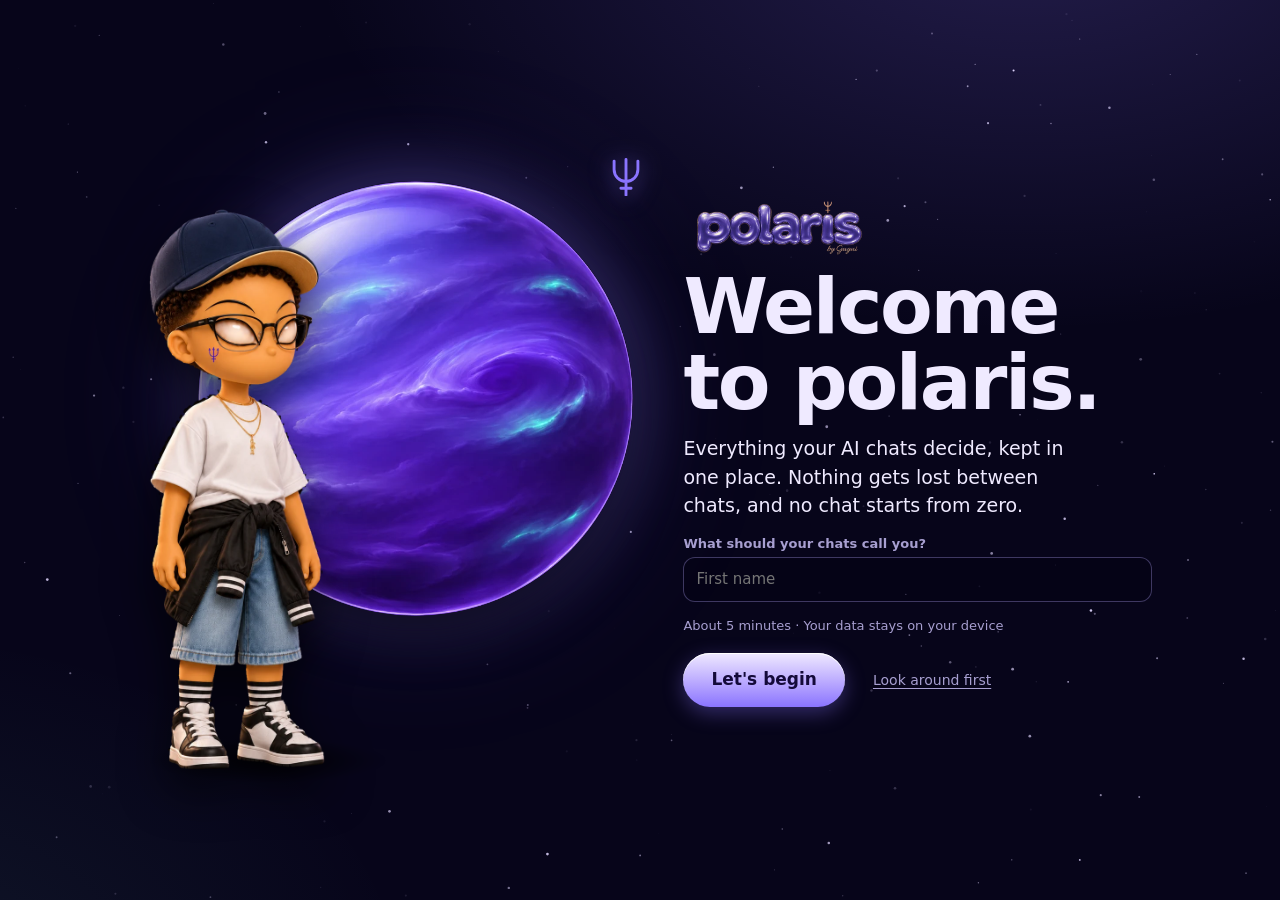
==== commit 669ebf59: "Jupiter edition, per-Project harvest steps with the Projects visual, hero sign option Co-Authored-By" ====
--- a/site/index.html
+++ b/site/index.html
@@ -256,6 +256,12 @@
 .card.harvest h3 .faint{font-weight:600}
 .linkish{background:none;border:0;padding:0;color:var(--v1);text-decoration:underline;text-underline-offset:3px;font:inherit;cursor:pointer}
 .js h3{margin-top:18px}
+.hero .hero-sign{position:absolute;left:27%;top:20%;width:5.5%;min-width:18px;max-width:30px;z-index:3;color:var(--pglow);pointer-events:none;filter:drop-shadow(0 3px 6px rgba(0,0,0,.6)) drop-shadow(0 0 10px color-mix(in srgb,var(--pglow) 55%,transparent))}
+.hero .hero-sign svg{display:block;width:100%;height:auto;fill:none;stroke:currentColor;stroke-width:1.7;stroke-linecap:round;stroke-linejoin:round}
+@media(prefers-reduced-motion:no-preference){.hero .hero-sign{animation:wFloat 9s ease-in-out infinite}}
+.chip-row{margin:8px 0 4px}
+.projects-chip{display:inline-flex;align-items:center;gap:10px;padding:9px 16px 9px 12px;border-radius:12px;background:#fafafa;color:#1f1f1f;font:500 16px/1.2 -apple-system,system-ui,sans-serif;box-shadow:0 1px 0 rgba(0,0,0,.06),0 4px 14px rgba(0,0,0,.35)}
+.projects-chip svg{width:22px;height:22px;fill:none;stroke:#1f1f1f;stroke-width:1.6;stroke-linecap:round;stroke-linejoin:round}
 </style>
 </head>
 <body>
@@ -264,7 +270,7 @@
 <main id="app"><noscript><p style="padding:20px">polaris needs JavaScript turned on.</p></noscript></main>
 <nav id="nav" aria-label="Main"></nav>
 <div id="toast" role="status" aria-live="polite"></div>
-<script>window.POLARIS_ART={"planet": "[data-uri]", "resident": "[data-uri]", "residentHalf": "[data-uri]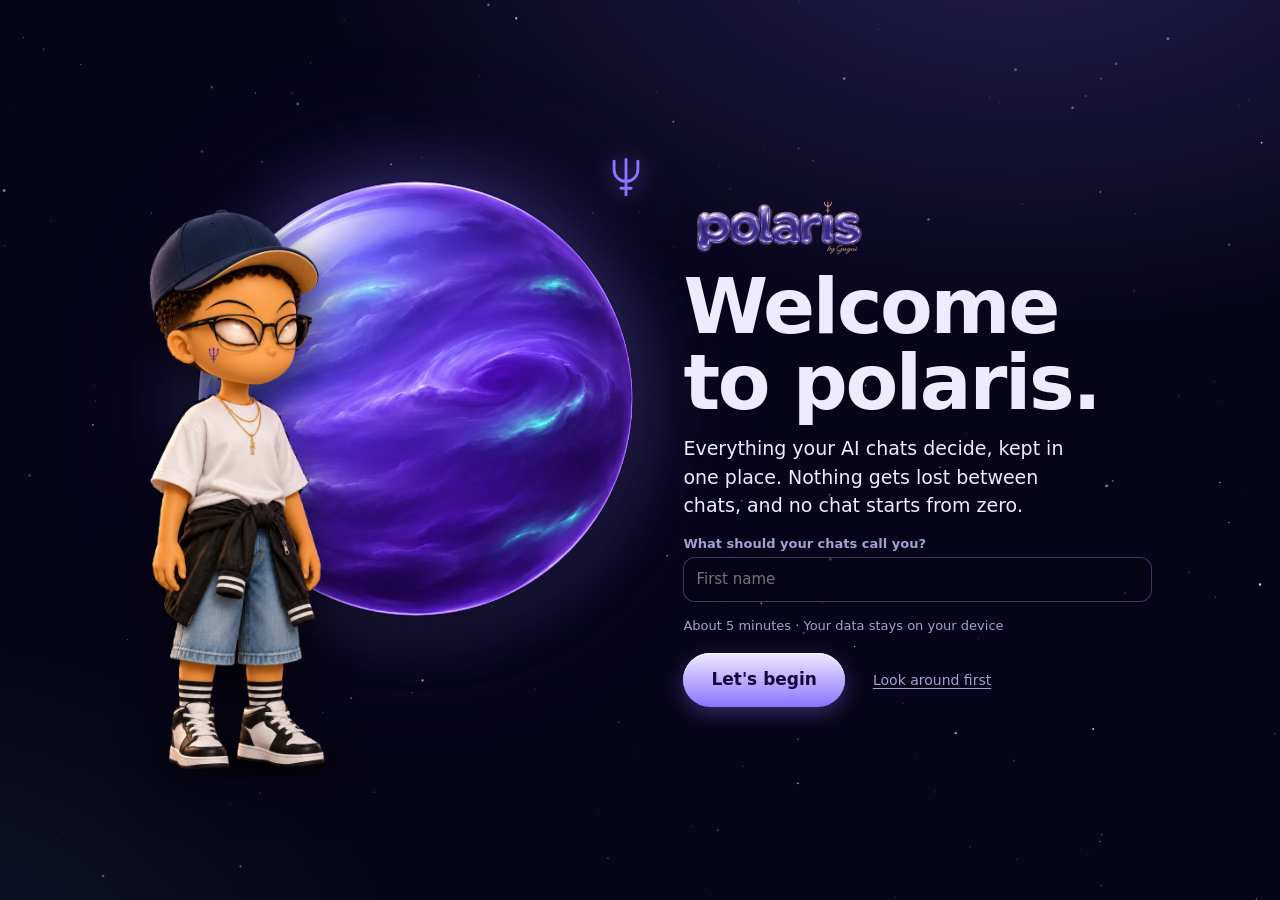
==== commit a8c2d45b: "Switch devices, auto GitHub sync with clear steps, update note for existing users, planet sign in ev" ====
--- a/site/index.html
+++ b/site/index.html
@@ -262,6 +262,8 @@
 .chip-row{margin:8px 0 4px}
 .projects-chip{display:inline-flex;align-items:center;gap:10px;padding:9px 16px 9px 12px;border-radius:12px;background:#fafafa;color:#1f1f1f;font:500 16px/1.2 -apple-system,system-ui,sans-serif;box-shadow:0 1px 0 rgba(0,0,0,.06),0 4px 14px rgba(0,0,0,.35)}
 .projects-chip svg{width:22px;height:22px;fill:none;stroke:#1f1f1f;stroke-width:1.6;stroke-linecap:round;stroke-linejoin:round}
+.homeline{margin:14px 0 6px;padding:10px 12px;border-radius:12px;background:var(--glass2);border:1px solid var(--line2);font-size:14px;color:var(--ink)}
+.card.whatsnew{border-color:var(--line2);background:linear-gradient(180deg,rgba(185,168,255,.18),rgba(185,168,255,.06))}
 </style>
 </head>
 <body>
@@ -270,7 +272,7 @@
 <main id="app"><noscript><p style="padding:20px">polaris needs JavaScript turned on.</p></noscript></main>
 <nav id="nav" aria-label="Main"></nav>
 <div id="toast" role="status" aria-live="polite"></div>
-<script>window.POLARIS_ART={"planet": "[data-uri]", "resident": "[data-uri]", "residentHalf": "[data-uri]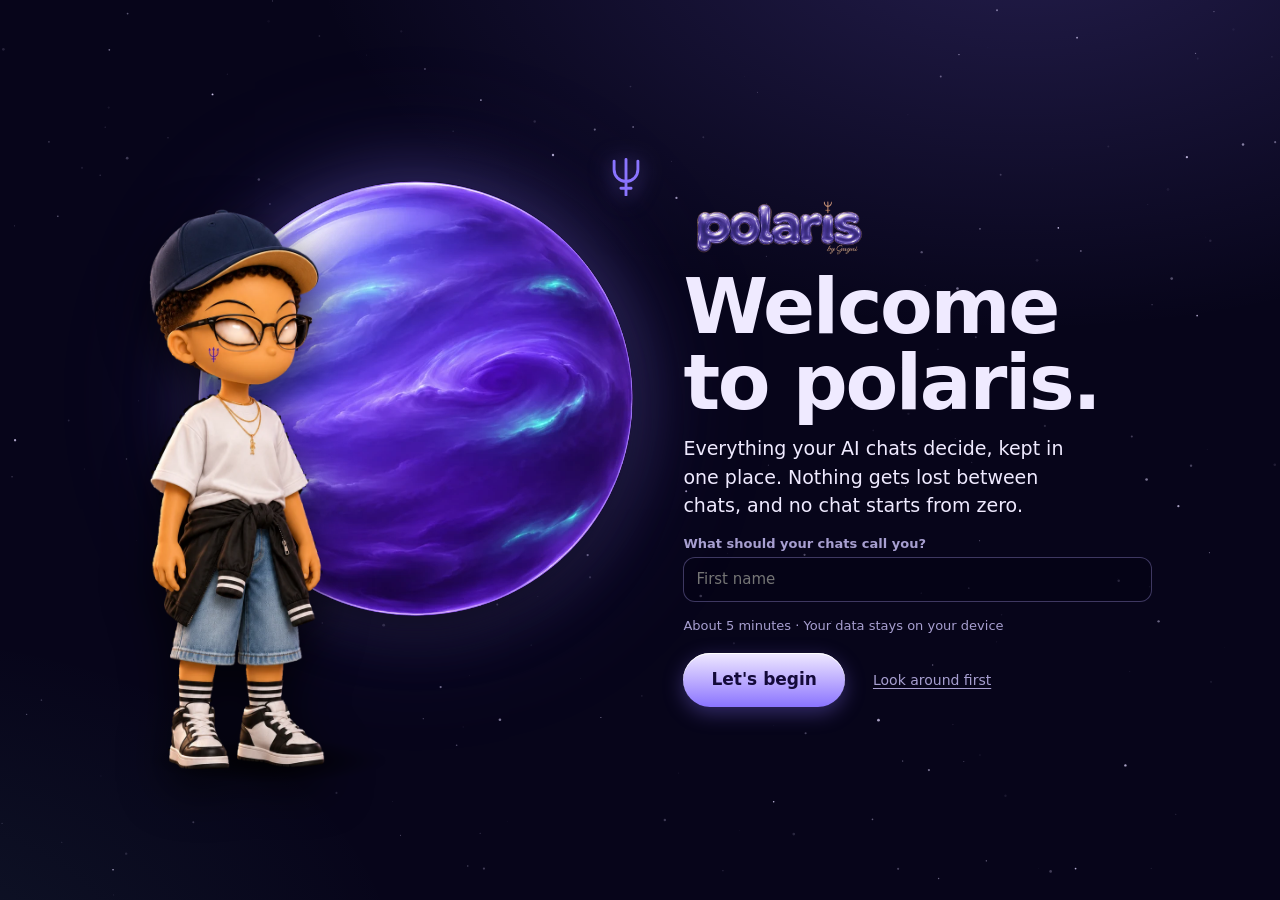
==== commit 3304df65: "Sync every 30 seconds while open and on reconnect Co-Authored-By: Claude Opus 5.5 <noreply@anthropic" ====
--- a/site/index.html
+++ b/site/index.html
@@ -1399,6 +1399,8 @@
     render(); stars(); sw();
     if (canAuto()) setTimeout(function () { sync(true); }, 800);
     document.addEventListener('visibilitychange', function () { if (!document.hidden && canAuto()) sync(true); });
+    setInterval(function () { if (!document.hidden && canAuto()) sync(true); }, 30000);
+    window.addEventListener('online', function () { if (canAuto()) sync(true); });
   });
   window.__polaris = { state: function () { return S; }, version: VERSION };
 })();
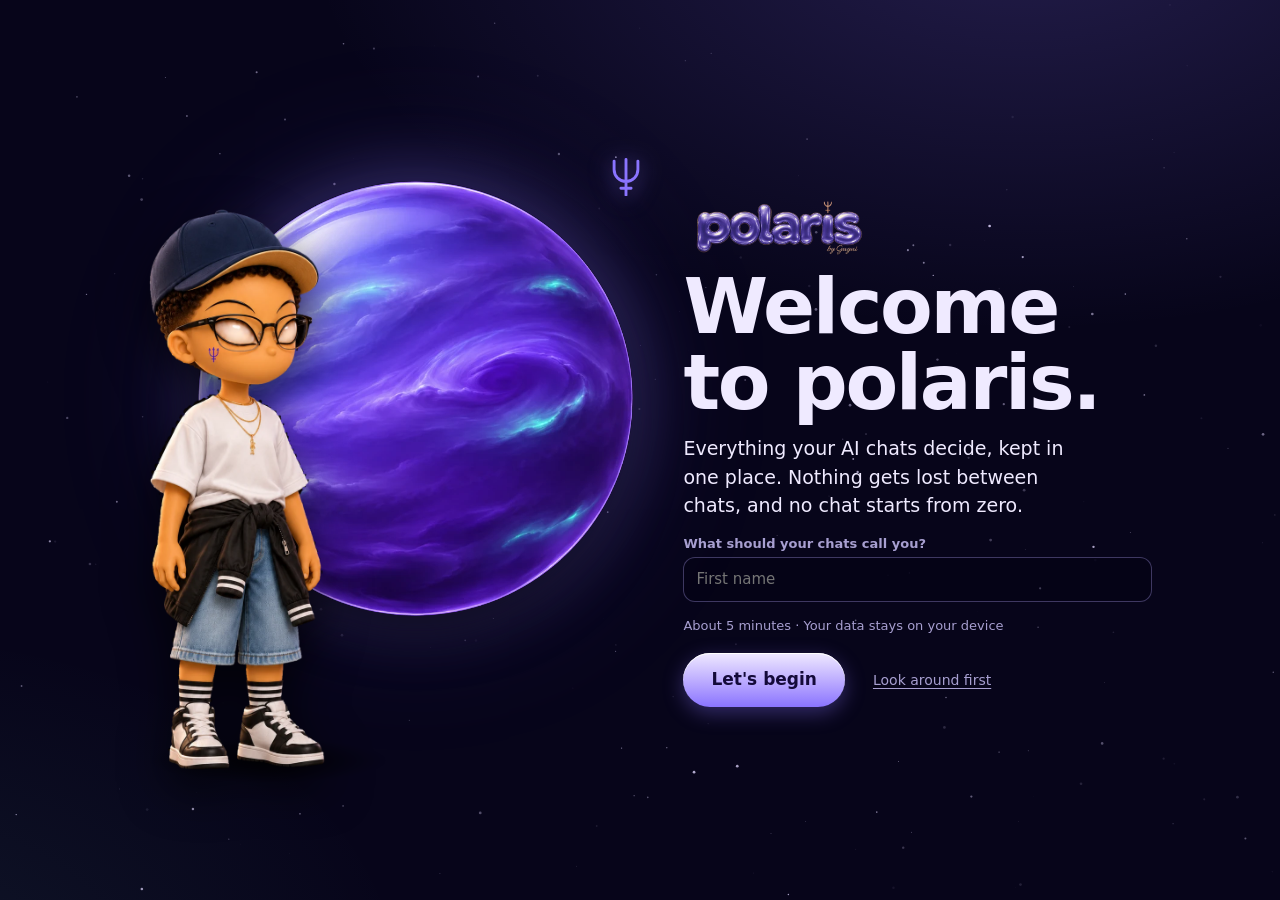
==== commit 789f5a68: "Sync my devices: encrypted pairing with a copy-paste code (Vercel Function + Upstash Redis) Co-Autho" ====
--- a/site/index.html
+++ b/site/index.html
@@ -264,6 +264,9 @@
 .projects-chip svg{width:22px;height:22px;fill:none;stroke:#1f1f1f;stroke-width:1.6;stroke-linecap:round;stroke-linejoin:round}
 .homeline{margin:14px 0 6px;padding:10px 12px;border-radius:12px;background:var(--glass2);border:1px solid var(--line2);font-size:14px;color:var(--ink)}
 .card.whatsnew{border-color:var(--line2);background:linear-gradient(180deg,rgba(185,168,255,.18),rgba(185,168,255,.06))}
+.card.sync{border-color:var(--line2)}
+.codebox{margin-top:12px}
+.codebox textarea,#pair-in{width:100%;min-height:64px;font:13px/1.4 ui-monospace,SFMono-Regular,Menlo,monospace;word-break:break-all}
 </style>
 </head>
 <body>
@@ -576,8 +579,8 @@
     persist: function () { try { if (navigator.storage && navigator.storage.persist) navigator.storage.persist(); } catch (e) {} }
   };
   var autoT = 0;
-  function canAuto() { return S && S.settings.dataMode === 'github' && S.settings.gh && S.settings.gh.owner && S.settings.gh.repo && Store.token && Store.token(); }
-  function save() { Store.save(S); if (canAuto() && !syncing) { clearTimeout(autoT); autoT = setTimeout(function () { sync(true); }, 2500); } }
+  function canAuto() { return S && ((S.settings.dataMode === 'github' && S.settings.gh && S.settings.gh.owner && S.settings.gh.repo && Store.token && Store.token()) || (S.settings.dataMode === 'pair' && pairStore())); }
+  function save() { S.meta.dirty = true; Store.save(S); if (canAuto() && !syncing) { clearTimeout(autoT); autoT = setTimeout(function () { sync(true); }, 2500); } }
 
   // ---------- helpers ----------
   function esc(s) { return String(s == null ? '' : s).replace(/[&<>"']/g, function (c) { return { '&': '&amp;', '<': '&lt;', '>': '&gt;', '"': '&quot;', "'": '&#39;' }[c]; }); }
@@ -889,6 +892,23 @@
       '<li>Claude goes topic by topic. Copy each reply, come back, tap <b>Save from Claude</b>. Type <b>next</b> in Claude for the next topic. Stop whenever you like; type next later to pick up.</li></ol>' +
       '<div class="row"><button class="btn" data-act="copy-harvest">Copy harvest prompt</button>' + (dismiss ? '<button class="btn ghost sm" data-act="harvest-hide">Hide this</button>' : '') + '</div></div>';
   }
+  function syncCard() {
+    var on = S.settings.dataMode === 'pair' && pairStore(), P = S.settings.pair || {};
+    var h = '<div class="card sync" id="sync"><h2>Sync my devices</h2>';
+    if (on) {
+      h += '<p class="small"><span class="tag ok">On</span> Your phone and computer stay in step on their own. ' + (P.at ? 'Last synced ' + fmtDay(P.at) + '.' : '') + '</p>' +
+        '<div class="row"><button class="btn primary" data-act="pair-now">Sync now</button><button class="btn" data-act="pair-show">' + (ui.pairShow ? 'Hide my code' : 'Show my code') + '</button><button class="btn ghost sm" data-act="pair-off">Turn off on this device</button></div>';
+      if (ui.pairShow) h += '<div class="codebox"><p class="small dim">Your code. Send it to your other device, then on that device: Sync my devices, I have a code, paste, Join. <b>Save it in Notes or Passwords too</b>: it is also your recovery code for a new phone. Keep it private, like a password.</p><textarea readonly id="pair-code" aria-label="Your sync code">' + esc(pairStore()) + '</textarea><div class="row"><button class="btn primary" data-act="pair-share">Share code</button><button class="btn" data-act="pair-copy">Copy code</button></div></div>';
+    } else if (ui.pairJoin) {
+      h += '<p class="small dim">Paste the code from your other device. Everything here stays and is merged in, nothing is replaced.</p><textarea id="pair-in" placeholder="polaris1-..." aria-label="Paste your sync code"></textarea><div class="row"><button class="btn primary" data-act="pair-join">Join</button><button class="btn ghost" data-act="pair-cancel">Cancel</button></div>';
+    } else {
+      h += '<p class="small dim">Keep your phone and computer in lockstep. No accounts. Everything is encrypted on your device before it leaves, so nobody else can read it.</p>' +
+        '<ol class="small steps-list"><li><b>On one device</b> (start with the one that has the most in it): tap <b>Start</b>, then <b>Share code</b> to send the code to your other device.</li><li><b>On the other device</b>: open polaris from its icon, tap <b>I have a code</b>, paste, <b>Join</b>.</li></ol>' +
+        '<div class="row"><button class="btn primary" data-act="pair-start">Start</button><button class="btn" data-act="pair-join-open">I have a code</button></div>' +
+        (S.settings.dataMode === 'github' ? '<p class="small faint">You use GitHub sync now. Starting this one switches this device over; your GitHub copy stays as it is.</p>' : '');
+    }
+    return h + '</div>';
+  }
   function jumpGeneral() { return (window.POLARIS_PRESET || {}).jumpstart === '*'; }
   function jumpTopic() { var j = (window.POLARIS_PRESET || {}).jumpstart || ''; return j === '*' ? '' : j; }
   function generalPrompt() {
@@ -1064,6 +1084,7 @@
       '<div class="row"><div style="flex:1;min-width:140px"><label for="gh-branch">Branch</label><input type="text" id="gh-branch" value="' + esc(gh.branch) + '"></div><div style="flex:1;min-width:140px"><label for="gh-path">File</label><input type="text" id="gh-path" value="' + esc(gh.path) + '"></div></div>' +
       '<label for="gh-token">Token ' + (tok ? '(saved on this device)' : '') + '</label><input type="password" id="gh-token" placeholder="' + (tok ? '••••••••  leave blank to keep' : 'github_pat_…') + '" autocomplete="off">' +
       '<div class="row" style="margin-top:12px"><button class="btn primary" data-act="gh-save-sync">Save and sync now</button>' + (tok ? '<button class="btn danger" data-act="gh-forget">Forget token</button>' : '') + '</div></div>';
+    h += syncCard();
     h += '<div class="card"><h2>Switch devices</h2><p class="small dim">Your phone is your polaris; your computer is where Claude works. To bring everything over to another device: tap <b>Copy my polaris</b> here, then on the other device tap <b>Paste from my other device</b>. On an iPhone and Mac with the same Apple ID, what you copy on one pastes on the other. Nothing is overwritten: both sides are merged. Want it to happen by itself? Turn on <a href="#guide">GitHub sync</a> (Guide, Keep your phone and computer in sync).</p><div class="row"><button class="btn primary" data-act="move-copy">Copy my polaris</button><button class="btn" data-act="move-paste">Paste from my other device</button></div></div>';
     h += '<div class="card"><h2>Backup and export</h2><div class="row"><button class="btn primary" data-act="export-json">Export backup (.json)</button><button class="btn" data-act="export-md">Export Markdown (.zip)</button><label class="btn" style="margin:0;color:var(--ink)">Import backup<input type="file" id="imp" accept=".json,application/json" hidden></label></div><p class="small dim">Import merges into what you have. Nothing here is overwritten without asking.</p></div>';
     h += '<div class="card"><h2>Teach your chats</h2><div class="row"><button class="btn" data-act="copy-front" data-v="claude">Copy start-here for Claude</button><button class="btn" data-act="copy-front" data-v="chatgpt">Copy for ChatGPT</button><button class="btn" data-act="copy-handoff">Copy handoff prompt</button><button class="btn" data-act="copy-harvest">Copy harvest prompt</button><button class="btn" data-act="copy-catchup">Copy weekly catch-up</button></div><details class="ch" style="margin-top:10px"><summary>Preview</summary><pre class="code">' + esc(frontDoor('claude')) + '</pre></details></div>';
@@ -1191,6 +1212,117 @@
   }
 
   // ---------- GitHub sync ----------
+  // ---------- device sync (encrypted pairing) ----------
+  // One 32-byte secret, shown as a code. HKDF derives the vault id, the AES-GCM key and the access token.
+  // The server only stores ciphertext and the token's hash.
+  var PAIR_KEY = 'polaris.pair', enc = new TextEncoder(), dec = new TextDecoder();
+  function b64u(buf) { var s = '', a = new Uint8Array(buf); for (var i = 0; i < a.length; i++) s += String.fromCharCode(a[i]); return btoa(s).replace(/\+/g, '-').replace(/\//g, '_').replace(/=+$/, ''); }
+  function unb64u(s) { s = s.replace(/-/g, '+').replace(/_/g, '/'); while (s.length % 4) s += '='; var b = atob(s), a = new Uint8Array(b.length); for (var i = 0; i < b.length; i++) a[i] = b.charCodeAt(i); return a; }
+  function hex(buf) { return Array.prototype.map.call(new Uint8Array(buf), function (x) { return ('0' + x.toString(16)).slice(-2); }).join(''); }
+  function pairStore(v) { try { if (v === undefined) return localStorage.getItem(PAIR_KEY) || ''; if (v) localStorage.setItem(PAIR_KEY, v); else localStorage.removeItem(PAIR_KEY); } catch (e) { return ''; } }
+  function cryptoOk() { return !!(window.crypto && crypto.subtle && window.isSecureContext); }
+  function makeCode(secret) {
+    return crypto.subtle.digest('SHA-256', secret).then(function (h) { return 'polaris1-' + b64u(secret) + '-' + hex(h).slice(0, 4); });
+  }
+  function readCode(code) {
+    var m = String(code || '').replace(/\s+/g, '').match(/polaris1-([A-Za-z0-9_-]{43})-([a-f0-9]{4})/);
+    if (!m) return Promise.reject(new Error('That does not look like a polaris code. Copy the whole code, starting with polaris1-'));
+    var secret = unb64u(m[1]);
+    return crypto.subtle.digest('SHA-256', secret).then(function (h) { if (hex(h).slice(0, 4) !== m[2]) throw new Error('That code is cut off or mistyped. Copy it again, all of it.'); return secret; });
+  }
+  function derive(secret) {
+    return crypto.subtle.importKey('raw', secret, 'HKDF', false, ['deriveBits', 'deriveKey']).then(function (base) {
+      var p = function (info) { return { name: 'HKDF', hash: 'SHA-256', salt: enc.encode('polaris-sync-v1'), info: enc.encode(info) }; };
+      return Promise.all([
+        crypto.subtle.deriveBits(p('id'), base, 128),
+        crypto.subtle.deriveBits(p('token'), base, 256),
+        crypto.subtle.deriveKey(p('key'), base, { name: 'AES-GCM', length: 256 }, false, ['encrypt', 'decrypt'])
+      ]).then(function (r) { return { id: hex(r[0]), token: b64u(r[1]), key: r[2] }; });
+    });
+  }
+  function seal(v, rev, obj) {
+    var iv = crypto.getRandomValues(new Uint8Array(12));
+    return crypto.subtle.encrypt({ name: 'AES-GCM', iv: iv, additionalData: enc.encode('pv1:' + v.id + ':' + rev) }, v.key, enc.encode(JSON.stringify(obj)))
+      .then(function (ct) { return { iv: b64u(iv), ct: b64u(ct) }; });
+  }
+  function unseal(v, rev, box) {
+    return crypto.subtle.decrypt({ name: 'AES-GCM', iv: unb64u(box.iv), additionalData: enc.encode('pv1:' + v.id + ':' + rev) }, v.key, unb64u(box.ct))
+      .then(function (pt) { return JSON.parse(dec.decode(pt)); }, function () { throw new Error('Could not unlock the synced copy. Check the code.'); });
+  }
+  function api(v, method, qs, body) {
+    return fetch('/api/vault?id=' + v.id + (qs || ''), { method: method, cache: 'no-store', headers: Object.assign({ Authorization: 'Bearer ' + v.token }, body ? { 'Content-Type': 'application/json' } : {}), body: body ? JSON.stringify(body) : undefined })
+      .then(function (r) { return r.json().catch(function () { return {}; }).then(function (j) { j.status = r.status; return j; }); });
+  }
+  var vaultP = null;
+  function vault() { var c = pairStore(); if (!c) return Promise.resolve(null); if (!vaultP) vaultP = readCode(c).then(derive); return vaultP; }
+  function snapshot() { try { localStorage.setItem('polaris.snapshot', JSON.stringify({ at: C.now(), state: S })); } catch (e) {} }
+  // pull, merge, push; on a stale write, go round again
+  function pairSync(quiet, tries) {
+    tries = tries || 0;
+    if (syncing && !tries) return Promise.resolve();
+    syncing = true;
+    var done = function () { syncing = false; };
+    return vault().then(function (v) {
+      if (!v) { done(); return; }
+      var P = S.settings.pair || (S.settings.pair = {});
+      return api(v, 'GET', '&since=' + (P.rev || '')).then(function (g) {
+        if (g.status === 404) {
+          if (P.synced) return seal(v, 1, S).then(function (box) { return api(v, 'POST', '', box); }).then(function (r) { if (r.status === 201) { P.rev = 1; P.at = C.now(); S.meta.dirty = false; Store.save(S); } });
+          throw new Error('No synced copy yet. Open polaris on your other device first, so it can finish turning sync on.');
+        }
+        if (g.status === 401) throw new Error('That code does not match. Copy it again from your other device.');
+        if (g.status !== 200) throw new Error('Sync is not reachable right now. Your changes are saved here and will sync later.');
+        var step = g.unchanged ? Promise.resolve(false) : unseal(v, g.rev, g).then(function (theirs) {
+          if (C.validate(theirs).length) throw new Error('The synced copy is not a polaris file.');
+          var m = C.merge(S, theirs, P.synced ? (P.at || '') : ''); S = m.state; S.settings.pair = P; return m.clashes;
+        });
+        return step.then(function (clashes) {
+          var pulled = !g.unchanged, remoteRev = g.rev;
+          var mustPush = S.meta.dirty || pulled;
+          var finish = function (rev) { P.rev = rev; P.at = C.now(); P.synced = true; S.meta.dirty = false; S.meta.lastSync = P.at; Store.save(S); render(); if (clashes) toast('Synced. ' + clashes + ' clash' + (clashes > 1 ? 'es' : '') + ' held in your Inbox.', 4000); else if (!quiet) toast('Synced'); };
+          if (!mustPush) { P.rev = remoteRev; P.at = C.now(); return; }
+          return seal(v, remoteRev + 1, S).then(function (box) { box.expectedRev = remoteRev; return api(v, 'PUT', '', box); }).then(function (r) {
+            if (r.status === 200) return finish(r.rev);
+            if (r.status === 409 && tries < 3) { syncing = false; return pairSync(quiet, tries + 1); }
+            throw new Error('Could not sync just now. Your changes are saved here and will sync later.');
+          });
+        });
+      });
+    }).catch(function (e) { if (!quiet) toast(e.message, 5000); throw e; }).then(done, function (e) { done(); if (!quiet) return; });
+  }
+  function pairStart() {
+    if (!cryptoOk()) return toast('This browser cannot do encrypted sync. Open polaris from its icon or in Safari or Chrome.', 5000);
+    var secret = crypto.getRandomValues(new Uint8Array(32));
+    return makeCode(secret).then(function (code) {
+      return derive(secret).then(function (v) {
+        return seal(v, 1, S).then(function (box) { return api(v, 'POST', '', box); }).then(function (r) {
+          if (r.status !== 201) throw new Error(r.status === 503 ? 'Sync is not reachable right now. Try again in a minute.' : 'Could not turn on sync. Try again.');
+          pairStore(code); vaultP = Promise.resolve(v);
+          S.settings.dataMode = 'pair'; S.settings.pair = { rev: 1, at: C.now(), synced: true }; S.meta.dirty = false; Store.save(S);
+          ui.pairShow = true; render(); toast('Sync is on. Now share your code to your other device.', 4000);
+        });
+      });
+    }).catch(function (e) { toast(e.message, 5000); });
+  }
+  function pairJoin(code) {
+    if (!cryptoOk()) return toast('This browser cannot do encrypted sync. Open polaris from its icon or in Safari or Chrome.', 5000);
+    return readCode(code).then(function (secret) {
+      return derive(secret).then(function (v) {
+        return api(v, 'GET', '').then(function (g) {
+          if (g.status === 404) throw new Error('No synced copy for this code yet. On your other device, tap Start first.');
+          if (g.status === 401) throw new Error('That code does not match. Copy it again from your other device.');
+          if (g.status !== 200) throw new Error('Sync is not reachable right now. Try again in a minute.');
+          return unseal(v, g.rev, g).then(function () {
+            snapshot();
+            pairStore(String(code).replace(/\s+/g, '').match(/polaris1-[A-Za-z0-9_-]{43}-[a-f0-9]{4}/)[0]); vaultP = Promise.resolve(v);
+            S.settings.dataMode = 'pair'; S.settings.pair = { rev: 0, at: '', synced: false }; S.meta.dirty = true;
+            return pairSync(false);
+          });
+        });
+      });
+    }).then(function () { ui.pairJoin = false; render(); }).catch(function (e) { toast(e.message, 6000); });
+  }
+  function pairOff() { pairStore(null); vaultP = null; S.settings.dataMode = 'device'; S.settings.pair = null; Store.save(S); render(); toast('Sync is off on this device. Everything stays here.'); }
   function gh(path, opts) {
     var tok = Store.token(); if (!tok) return Promise.reject(new Error('No token saved on this device.'));
     opts = opts || {}; opts.headers = Object.assign({ Authorization: 'Bearer ' + tok, Accept: 'application/vnd.github+json', 'X-GitHub-Api-Version': '2022-11-28' }, opts.headers || {});
@@ -1202,6 +1334,7 @@
   }
   var syncing = false;
   function sync(quiet) {
+    if (S.settings.dataMode === 'pair') { pairSync(quiet).catch(function () {}); return; }
     if (syncing) return; var g = S.settings.gh;
     if (!g.owner || !g.repo) { if (!quiet) toast('Add owner and repo first'); return; }
     if (quiet && !navigator.onLine) return;
@@ -1263,6 +1396,15 @@
       else toast('Paste is blocked in this browser. Use Export backup and Import backup instead.', 5000);
     },
     'seen-update': function () { S.settings.seenUpdate = 2; save(); render(); },
+    'pair-start': function () { if (S.settings.dataMode === 'github' && Store.token()) { sync(true); } pairStart(); },
+    'pair-join-open': function () { ui.pairJoin = true; render(); var t = document.getElementById('pair-in'); if (t) t.focus(); },
+    'pair-cancel': function () { ui.pairJoin = false; render(); },
+    'pair-join': function () { pairJoin(document.getElementById('pair-in').value); },
+    'pair-now': function () { pairSync(false).catch(function () {}); },
+    'pair-show': function () { ui.pairShow = !ui.pairShow; render(); },
+    'pair-copy': function () { copy(pairStore()); },
+    'pair-share': function () { var c = pairStore(); if (navigator.share) navigator.share({ title: 'polaris sync code', text: c }).catch(function () {}); else copy(c); },
+    'pair-off': function () { confirmBox('Turn off sync on this device?', 'Everything stays on this device. Your other devices keep syncing with each other.', 'Turn off', pairOff); },
     'harvest-hide': function () { S.settings.harvestHidden = true; save(); render(); },
     'copy-catchup': function () { copy(catchupPrompt()); },
     'copy-front': function (v) { copy(frontDoor(v)); },
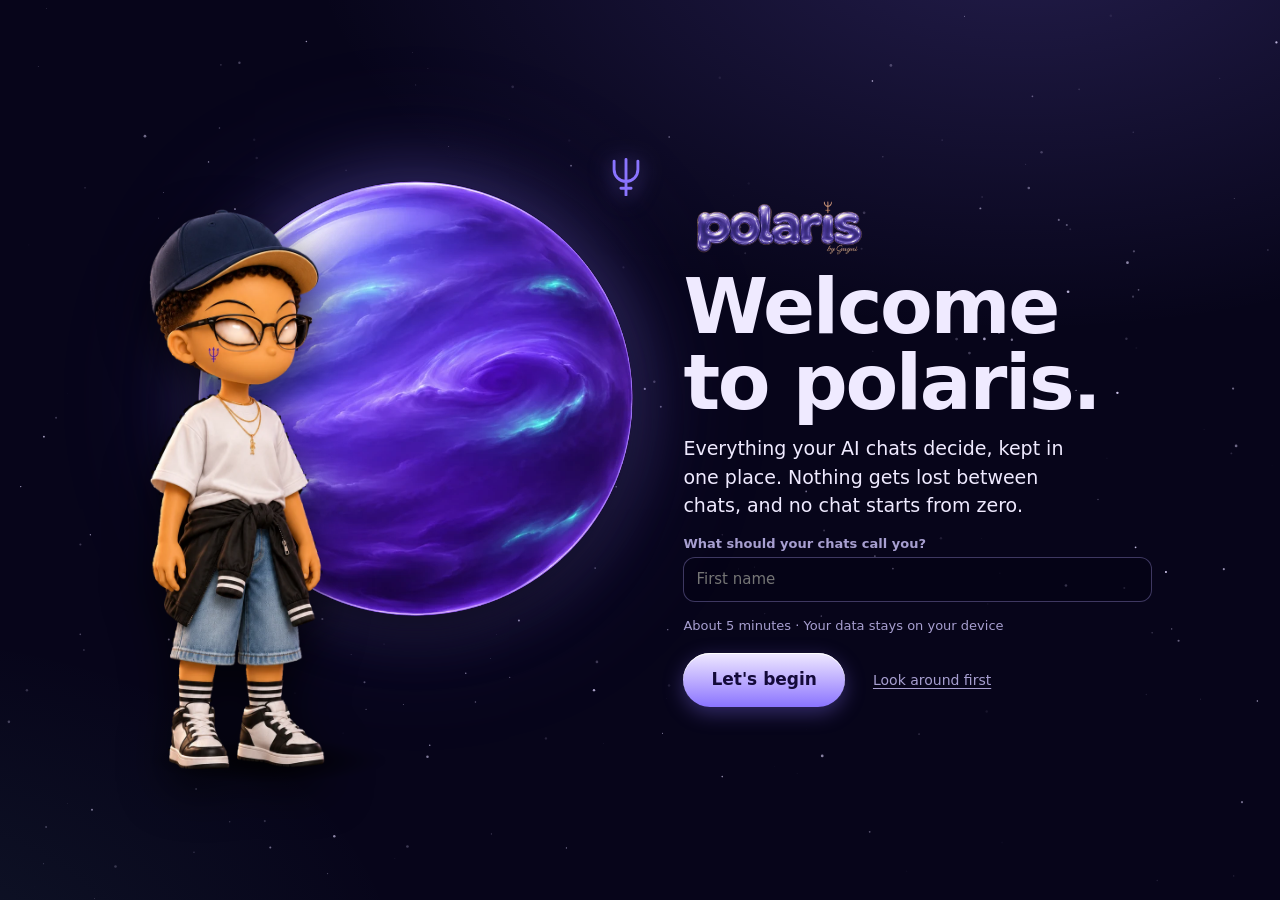
==== commit 93129379: "Save from Claude always on Home Co-Authored-By: Claude Opus 5.5 <noreply@anthropic.com> Claude-Sessi" ====
--- a/site/index.html
+++ b/site/index.html
@@ -679,7 +679,7 @@
       '</div>' + resEl('desk') + '</section>';
     if (!S.topics.length) h += '<div class="card"><h2>Start here</h2><p class="dim">Set up your homes and get the text that teaches your AI chats how to hand things back.</p><a class="btn primary" href="#setup">Set up polaris</a> <button class="btn" data-act="load-example">Load an example</button></div>';
     if (S.settings.setupDone && (S.settings.seenUpdate || 0) < 2 && (!S.settings.setupAt || S.settings.setupAt < '2026-11-25T18:30')) h += '<div class="card whatsnew"><h3 style="margin:0 0 4px">polaris got an update</h3><p class="small dim" style="margin:0 0 8px">Everything you saved is still here, untouched. Nothing to redo. New: <b>Save from Claude</b> (one tap, right below), <b>Switch devices</b> and optional <b>GitHub sync</b> in Settings to keep your phone and computer in step, and the harvest steps for each Project.</p><button class="btn sm" data-act="seen-update">Got it</button></div>';
-    if (S.settings.setupDone) h += '<div class="card quick"><div><h3 style="margin:0">Save from Claude</h3><p class="small dim" style="margin:2px 0 0">Copy Claude\'s reply on any device, then tap here. polaris saves the box at the end of it.</p></div><button class="btn primary big" data-act="quick-save">Save from Claude</button></div>';
+    h += '<div class="card quick"><div><h3 style="margin:0">Save from Claude</h3><p class="small dim" style="margin:2px 0 0">Copy Claude\'s reply on any device, then tap here. polaris saves the box at the end of it.</p></div><button class="btn primary big" data-act="quick-save">Save from Claude</button></div>';
     var steps = []; live(S.topics).forEach(function (t) { live(t.progress || []).forEach(function (x) { if (x.status !== 'done') steps.push([t, x]); }); });
     if (steps.length) {
       var tp = steps[0][0], all = live(tp.progress), dn = all.filter(function (x) { return x.status === 'done'; }).length;
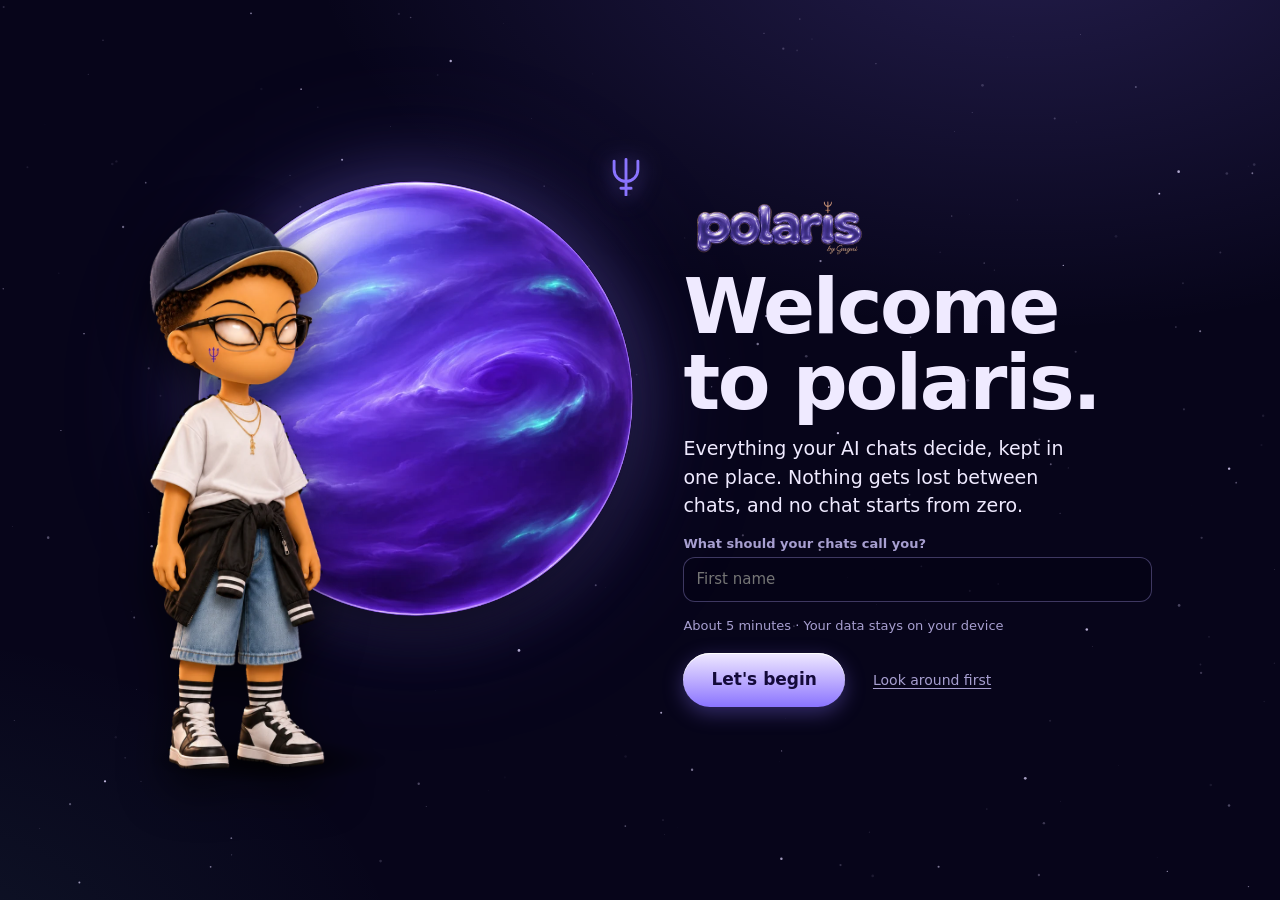
==== commit 5e0fc9fe: "Keep form fields at 16px on phones so iPhone does not zoom in and clip the page Co-Authored-By: Clau" ====
--- a/site/index.html
+++ b/site/index.html
@@ -267,6 +267,9 @@
 .card.sync{border-color:var(--line2)}
 .codebox{margin-top:12px}
 .codebox textarea,#pair-in{width:100%;min-height:64px;font:13px/1.4 ui-monospace,SFMono-Regular,Menlo,monospace;word-break:break-all}
+
+/* iOS zooms into any field under 16px and stays zoomed; keep fields at 16px on touch screens */
+@media (pointer:coarse){input,select,textarea,.codebox textarea,#pair-in{font-size:16px!important}}
 </style>
 </head>
 <body>
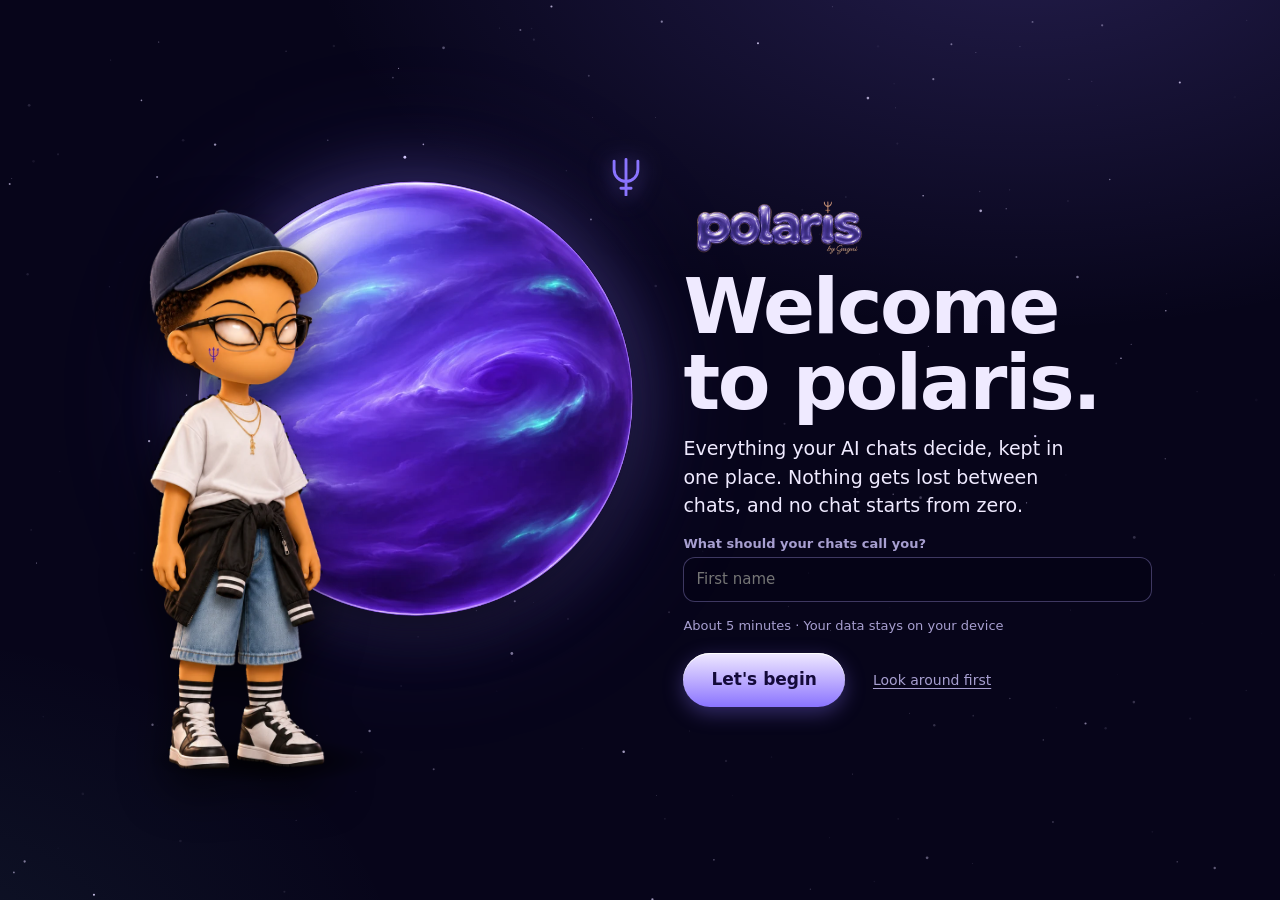
==== commit 1229c736: "Fixes from the pressure test: stop idle sync writes, idle polling backoff, honest save receipts, fin" ====
--- a/site/index.html
+++ b/site/index.html
@@ -270,6 +270,10 @@
 
 /* iOS zooms into any field under 16px and stays zoomed; keep fields at 16px on touch screens */
 @media (pointer:coarse){input,select,textarea,.codebox textarea,#pair-in{font-size:16px!important}}
+
+/* Jupiter edition: stations are Jupiter's real moons */
+.hero .station i.moon{background:var(--moon) center/100% 100% no-repeat;box-shadow:none;filter:drop-shadow(0 0 4px rgba(255,222,180,.45))}
+.hero .station .moonname{font-style:normal;font-size:9px;font-weight:600;letter-spacing:.05em;text-transform:none;color:#E8B57A;opacity:.9}
 </style>
 </head>
 <body>
@@ -459,6 +463,14 @@
   var TOP = ['inbox', 'waiting', 'vault', 'log', 'reviews'];
   var SUB = ['start', 'decisions', 'ideas', 'conflicts', 'questions', 'sources', 'progress'];
   function same(a, b) { var x = Object.assign({}, a), y = Object.assign({}, b); delete x.updated; delete y.updated; return JSON.stringify(x) === JSON.stringify(y); }
+  // content print, ignoring device settings, timestamps of the file itself and list order:
+  // two copies with the same print hold the same record, so neither needs to be sent again
+  function canon(x) {
+    if (Array.isArray(x)) return '[' + x.map(canon).sort().join(',') + ']';
+    if (x && typeof x === 'object') return '{' + Object.keys(x).sort().map(function (k) { return JSON.stringify(k) + ':' + canon(x[k]); }).join(',') + '}';
+    return JSON.stringify(x === undefined ? null : x);
+  }
+  function fingerprint(s) { var o = {}; Object.keys(s || {}).forEach(function (k) { if (k !== 'settings' && k !== 'meta' && k !== 'profile') o[k] = s[k]; }); return canon(o); }
   function mergeList(mine, theirs, since, clashes, label) {
     var byId = {}, out = [];
     (mine || []).forEach(function (x) { byId[x.id] = x; out.push(x); });
@@ -552,7 +564,7 @@
 
   return { SCHEMA: SCHEMA, KINDS: KINDS, uid: uid, now: now, today: today, slug: slug, normDate: normDate, dateKey: dateKey,
     parseHandoff: parseHandoff, emptyState: emptyState, emptyTopic: emptyTopic, defaultRules: defaultRules, migrate: migrate, validate: validate,
-    merge: merge, topicMarkdown: topicMarkdown, bundle: bundle, zip: zip, crc32: crc32, b64: b64, unb64: unb64 };
+    merge: merge, fingerprint: fingerprint, topicMarkdown: topicMarkdown, bundle: bundle, zip: zip, crc32: crc32, b64: b64, unb64: unb64 };
 })();
 if (typeof module !== 'undefined') module.exports = PolarisCore;
 </script>
@@ -664,6 +676,7 @@
     var st = [['topics', 'Topics', c.topics, 180], ['inbox', 'Inbox', c.inbox, 312], ['waiting', 'Waiting', c.waiting, 0], ['vault', 'Vault', c.vault, 52], ['log', 'Log', c.log, 128], ['guide', 'Guide', '', 228]];
     var pArt = S.settings.planetArt || window.POLARIS_ART.planet, rArt = S.settings.residentArt || window.POLARIS_ART.resident;
     var art = pArt ? ' art" style="--art:url(' + esc(pArt) + ')' : '';
+    function moonOf(k) { var m = (window.POLARIS_ART || {}).moons; return m && m[k]; }
     var RX = 44, RY = 15, ROT = -16 * Math.PI / 180;
     function onRing(deg) { var a = deg * Math.PI / 180, x = RX * Math.cos(a), y = RY * Math.sin(a); return [50 + x * Math.cos(ROT) - y * Math.sin(ROT), 50 + x * Math.sin(ROT) + y * Math.cos(ROT)]; }
     var ringPath = function (r1, r2, front) { // half ellipse: front = lower half (in front of planet)
@@ -671,17 +684,17 @@
       return 'M' + pts.join(' L');
     };
     var ring = function (front) { return '<svg class="ring" viewBox="0 0 100 100" aria-hidden="true"><defs><linearGradient id="bzr' + (front ? 'f' : 'b') + '" x1="0" x2="1"><stop offset="0" stop-color="#6e5232"/><stop offset=".5" stop-color="#e2c08c"/><stop offset="1" stop-color="#6e5232"/></linearGradient></defs>' +
-      '<path class="dashes' + (front ? ' f' : '') + '" d="' + ringPath(RX, RY, front) + '" fill="none" stroke="rgba(185,168,255,' + (front ? '.75' : '.45') + ')" stroke-width="' + (front ? '.42' : '.32') + '" stroke-linecap="round" stroke-dasharray="1.1 1.3"/>' +
+      '<path class="dashes' + (front ? ' f' : '') + '" d="' + ringPath(RX, RY, front) + '" fill="none" stroke="' + ((window.POLARIS_ART || {}).ring ? (front ? window.POLARIS_ART.ring[0] : window.POLARIS_ART.ring[1]) : 'rgba(185,168,255,' + (front ? '.75' : '.45') + ')') + '" stroke-width="' + (front ? '.42' : '.32') + '" stroke-linecap="round" stroke-dasharray="1.1 1.3"/>' +
       (pArt ? '' : '<path d="' + ringPath(35, 11.5, front) + '" fill="none" stroke="url(#bzr' + (front ? 'f' : 'b') + ')" stroke-width=".9" stroke-linecap="round" opacity="' + (front ? '.95' : '.55') + '"/>') + '</svg>'; };
     var A = window.POLARIS_ART, blink = !S.settings.residentArt && A.residentHalf && A.residentClosed;
     function resEl(cls) { if (!rArt) return ''; return '<div class="resident ' + cls + (blink ? ' blinks' : '') + '" role="img" aria-label="polaris resident"><i style="--res:url(' + esc(rArt) + ')"></i>' + (blink ? '<i class="h" style="--res:url(' + esc(A.residentHalf) + ')"></i><i class="c" style="--res:url(' + esc(A.residentClosed) + ')"></i>' : '') + '</div>'; }
     var res = resEl('mob');
     var h = top() + '<div class="wrap"><div class="intro">' + res + '<h1>' + (S.profile.name ? 'Hi ' + esc(S.profile.name) + '.' : 'Your polaris') + '</h1><p class="dim small">One record per topic. Newest dated statement wins. Nothing gets lost between chats.</p></div>' +
       '<section class="hero" aria-label="Your polaris"><div class="orb"><div class="back">' + ring(false) + '</div><div class="planet' + art + '"></div>' + (window.POLARIS_ART.heroSign && SIGNS[window.POLARIS_ART.sign] ? '<span class="hero-sign" aria-hidden="true" style="--pglow:' + esc(window.POLARIS_ART.accent || '#8a74ff') + '">' + SIGNS[window.POLARIS_ART.sign] + '</span>' : '') + '<div class="front">' + ring(true) + '</div>' +
-      st.map(function (s) { var p = onRing(s[3]); return '<a class="station" href="#' + s[0] + '" style="left:' + p[0].toFixed(3) + '%;top:' + p[1].toFixed(3) + '%" aria-label="' + s[1] + '"><i></i><span class="lbl">' + s[1] + (s[2] !== '' ? '<small>' + s[2] + '</small>' : '') + '</span></a>'; }).join('') +
+      st.map(function (s) { var p = onRing(s[3]); return '<a class="station" href="#' + s[0] + '" style="left:' + p[0].toFixed(3) + '%;top:' + p[1].toFixed(3) + '%" aria-label="' + s[1] + (moonOf(s[0]) ? ', ' + moonOf(s[0]).name : '') + '">' + (moonOf(s[0]) ? '<i class="moon" style="--moon:url(' + moonOf(s[0]).img + ')"></i>' : ((window.POLARIS_ART || {}).dot ? '<i style="background:' + window.POLARIS_ART.dot[0] + ';box-shadow:' + window.POLARIS_ART.dot[1] + '"></i>' : '<i></i>')) + '<span class="lbl">' + s[1] + (moonOf(s[0]) ? '<em class="moonname">' + esc(moonOf(s[0]).name) + '</em>' : '') + (s[2] !== '' ? '<small>' + s[2] + '</small>' : '') + '</span></a>'; }).join('') +
       '</div>' + resEl('desk') + '</section>';
     if (!S.topics.length) h += '<div class="card"><h2>Start here</h2><p class="dim">Set up your homes and get the text that teaches your AI chats how to hand things back.</p><a class="btn primary" href="#setup">Set up polaris</a> <button class="btn" data-act="load-example">Load an example</button></div>';
-    if (S.settings.setupDone && (S.settings.seenUpdate || 0) < 2 && (!S.settings.setupAt || S.settings.setupAt < '2026-11-25T18:30')) h += '<div class="card whatsnew"><h3 style="margin:0 0 4px">polaris got an update</h3><p class="small dim" style="margin:0 0 8px">Everything you saved is still here, untouched. Nothing to redo. New: <b>Save from Claude</b> (one tap, right below), <b>Switch devices</b> and optional <b>GitHub sync</b> in Settings to keep your phone and computer in step, and the harvest steps for each Project.</p><button class="btn sm" data-act="seen-update">Got it</button></div>';
+    if (!(window.POLARIS_ART || {}).fresh && S.settings.setupDone && (S.settings.seenUpdate || 0) < 2 && (!S.settings.setupAt || S.settings.setupAt < '2026-11-25T18:30')) h += '<div class="card whatsnew"><h3 style="margin:0 0 4px">polaris got an update</h3><p class="small dim" style="margin:0 0 8px">Everything you saved is still here, untouched. Nothing to redo. New: <b>Save from Claude</b> (one tap, right below), <b>Switch devices</b> and optional <b>GitHub sync</b> in Settings to keep your phone and computer in step, and the harvest steps for each Project.</p><button class="btn sm" data-act="seen-update">Got it</button></div>';
     h += '<div class="card quick"><div><h3 style="margin:0">Save from Claude</h3><p class="small dim" style="margin:2px 0 0">Copy Claude\'s reply on any device, then tap here. polaris saves the box at the end of it.</p></div><button class="btn primary big" data-act="quick-save">Save from Claude</button></div>';
     var steps = []; live(S.topics).forEach(function (t) { live(t.progress || []).forEach(function (x) { if (x.status !== 'done') steps.push([t, x]); }); });
     if (steps.length) {
@@ -887,7 +900,7 @@
   var PROJECTS_CHIP = '<span class="projects-chip" role="img" aria-label="Projects, in the Claude sidebar"><svg viewBox="0 0 24 24" aria-hidden="true"><path d="M7 4.5h10M5.5 7.5h13"/><rect x="4" y="10.5" width="16" height="9.5" rx="2.5"/><path d="M4 13.5h16"/></svg>Projects</span>';
   function harvestCard(dismiss) {
     return '<div class="card harvest"><h3>Catch up your old chats <span class="faint small">optional</span></h3>' +
-      '<p class="small dim">From now on every chat saves itself. The harvest goes back through the chats you already had, so polaris has those too. You do it once, at your own pace.</p>' +
+      '<p class="small dim">From now on Claude ends each chat with a save box, and you tap Save from Claude. The harvest goes back through the chats you already had, so polaris has those too. You do it once, at your own pace.</p>' +
       '<ol class="small steps-list"><li>Tap <b>Copy harvest prompt</b>.</li>' +
       '<li>In Claude, open <b>Projects</b> in the sidebar. It looks like this:<div class="chip-row">' + PROJECTS_CHIP + '</div></li>' +
       '<li>Open one Project, start a <b>new chat inside it</b>, paste and send. Claude can only see the chats in the Project you\'re in, so <b>do this once in each of your Projects</b>.</li>' +
@@ -895,9 +908,9 @@
       '<li>Claude goes topic by topic. Copy each reply, come back, tap <b>Save from Claude</b>. Type <b>next</b> in Claude for the next topic. Stop whenever you like; type next later to pick up.</li></ol>' +
       '<div class="row"><button class="btn" data-act="copy-harvest">Copy harvest prompt</button>' + (dismiss ? '<button class="btn ghost sm" data-act="harvest-hide">Hide this</button>' : '') + '</div></div>';
   }
-  function syncCard() {
+  function syncCard(intro) {
     var on = S.settings.dataMode === 'pair' && pairStore(), P = S.settings.pair || {};
-    var h = '<div class="card sync" id="sync"><h2>Sync my devices</h2>';
+    var h = '<div class="card sync" id="sync">' + (intro || '<h2>Sync my devices</h2>');
     if (on) {
       h += '<p class="small"><span class="tag ok">On</span> Your phone and computer stay in step on their own. ' + (P.at ? 'Last synced ' + fmtDay(P.at) + '.' : '') + '</p>' +
         '<div class="row"><button class="btn primary" data-act="pair-now">Sync now</button><button class="btn" data-act="pair-show">' + (ui.pairShow ? 'Hide my code' : 'Show my code') + '</button><button class="btn ghost sm" data-act="pair-off">Turn off on this device</button></div>';
@@ -905,7 +918,7 @@
     } else if (ui.pairJoin) {
       h += '<p class="small dim">Paste the code from your other device. Everything here stays and is merged in, nothing is replaced.</p><textarea id="pair-in" placeholder="polaris1-..." aria-label="Paste your sync code"></textarea><div class="row"><button class="btn primary" data-act="pair-join">Join</button><button class="btn ghost" data-act="pair-cancel">Cancel</button></div>';
     } else {
-      h += '<p class="small dim">Keep your phone and computer in lockstep. No accounts. Everything is encrypted on your device before it leaves, so nobody else can read it.</p>' +
+      h += (intro ? '' : '<p class="small dim">Keep your phone and computer in lockstep. No accounts. Everything is encrypted on your device before it leaves, so nobody else can read it.</p>') +
         '<ol class="small steps-list"><li><b>On one device</b> (start with the one that has the most in it): tap <b>Start</b>, then <b>Share code</b> to send the code to your other device.</li><li><b>On the other device</b>: open polaris from its icon, tap <b>I have a code</b>, paste, <b>Join</b>.</li></ol>' +
         '<div class="row"><button class="btn primary" data-act="pair-start">Start</button><button class="btn" data-act="pair-join-open">I have a code</button></div>' +
         (S.settings.dataMode === 'github' ? '<p class="small faint">You use GitHub sync now. Starting this one switches this device over; your GitHub copy stays as it is.</p>' : '');
@@ -914,10 +927,14 @@
   }
   function jumpGeneral() { return (window.POLARIS_PRESET || {}).jumpstart === '*'; }
   function jumpTopic() { var j = (window.POLARIS_PRESET || {}).jumpstart || ''; return j === '*' ? '' : j; }
+  function jumpRole() { return (window.POLARIS_PRESET || {}).role || ''; }
   function generalPrompt() {
+    var role = jumpRole();
     return 'polaris jumpstart. You are setting up polaris for me, start to finish. Guide me the whole way: do every step you can yourself, and when a step is mine, tell me exactly what to click or tap, one step at a time, then wait for me. Use everything you have in this session (Cowork): search of my past chats, my Projects, memory, connected folders, scheduled tasks and any connectors. Ask me only for what only I can do. Tell me as you finish each part.\n\n' +
+      (role ? '## 1. Find every project I am working on or brainstorming, and where it lives\n' +
+      'I am a ' + role + '. Find every project I am producing or editing right now, and where I brainstormed each one: which Claude Projects and chats it lives in, and which folders on my computer hold its files (project and session files, footage, stems, cuts and exports). Search my chats from the last 60 days and every Project you can see with several keywords (the project names, client and artist names, "edit", "cut", "mix", "session", "treatment", "brief", "deadline", "delivery"), and look in my connected folders. For each project: where it stands, what is done, what is next, the deadline if there is one, and where its brainstorm lives (link the chat or Project, give the folder path). Then do the same for anything I am brainstorming or researching (ideas, pitches, research threads), with where each one lives. Show me one list, newest first, and ask me if anything is missing before you go on.\n\n' :
       '## 1. Find what I have been working on\n' +
-      'Search my chats from the last 30 days (and this Project, if we are in one) with several keywords, read the ones that matter, and pick the 4 to 6 topics that matter most in my life and work right now. Tell me the list.\n\n' +
+      'Search my chats from the last 30 days (and this Project, if we are in one) with several keywords, read the ones that matter, and pick the 4 to 6 topics that matter most in my life and work right now. Tell me the list.\n\n') +
       '## 2. Save every chat from now on, by default\n' +
       'In every chat with me from now on, whenever something is decided, learned, changed, finished or left waiting on me, end that reply with a POLARIS block (format below) without being asked, every time. Save this rule to your memory. If we are in a Project, save it to the Project\'s memory too. In Cowork, also save the "polaris: start here" text at the bottom of this message to your standing instructions (ask me first). If none of that works, tell me in one line where to paste it.\n\n' +
       '## 3. Give me my POLARIS block\n' +
@@ -941,7 +958,7 @@
       '<div class="w-art">' + '<div class="w-planet' + (pArt ? '' : ' none') + '"' + (pArt ? ' style="--art:url(' + esc(pArt) + ')"' : '') + '>' + '' + '</div>' + (sign ? '<span class="w-sign">' + sign + '</span>' : '') + res + '</div>' +
       '<div class="w-copy">' + (A.lockup ? '<img class="w-lock" src="' + A.lockup + '" alt="polaris by Gugui" width="640" height="203">' : '') +
       '<h1 id="w-h">' + (nm ? 'Hi ' + esc(nm) + '.' : 'Welcome to polaris.') + '</h1>' +
-      '<p class="w-lead">' + (J ? 'Everything you build with Claude, kept in one place. Starting with your ' + esc(J.toLowerCase()) + ': every step done, every step left, kept up to date as you go.' : 'Everything your AI chats decide, kept in one place. Nothing gets lost between chats, and no chat starts from zero.') + '</p>' +
+      '<p class="w-lead">' + (jumpRole() && !J ? 'Every project you\'re producing and editing or anything you\'re brainstorming and researching, kept in one place: where it stands, what\'s next, and where you brainstormed it.' : J ? 'Everything you build with Claude, kept in one place. Starting with your ' + esc(J.toLowerCase()) + ': every step done, every step left, kept up to date as you go.' : 'Everything your AI chats decide, kept in one place. Nothing gets lost between chats, and no chat starts from zero.') + '</p>' +
       (nm ? '' : '<label for="su-name">What should your chats call you?</label><input type="text" id="su-name" placeholder="First name" autocomplete="given-name">') +
       '<p class="w-meta">About 5 minutes · Your data stays on your device</p>' +
       '<div class="w-cta"><button class="btn primary big" data-act="setup-next">Let\'s begin</button><a class="w-skip" href="#home" data-act="setup-later">Look around first</a></div></div></section>';
@@ -986,7 +1003,7 @@
     var h = top() + '<div class="wrap" style="max-width:660px"><div class="steps">' + [0, 1, 2].map(function (i) { return '<i class="' + (i <= step ? 'on' : '') + '"></i>'; }).join('') + '</div>';
     if (step === 1) {
       if (G) {
-        h += '<div class="card js"><h1>Your jumpstart</h1><p class="dim">One prompt sets it all up. Claude finds what you\'ve been working on, saves it here, and from then on saves every chat on its own.</p>' +
+        h += '<div class="card js"><h1>Your jumpstart</h1><p class="dim">' + (jumpRole() ? 'One prompt sets it all up. Claude finds every project you\'re producing or editing, and anything you\'re brainstorming or researching, and where you brainstormed each one, saves it here, and from then on saves every chat on its own.' : 'One prompt sets it all up. Claude finds what you\'ve been working on, saves it here, and from then on saves every chat on its own.') + '</p>' +
           '<ol class="js-steps"><li><b>Copy your prompt</b><button class="btn primary" data-act="copy-jump">Copy jumpstart prompt</button></li>' +
           '<li><b>Paste it into Cowork</b><p class="small dim">On your computer, open the Claude app and go to <b>Cowork</b>. Paste and send. Cowork guides you through the rest, step by step: it tells you exactly what to click and when. Say yes when it asks to save or to set something up.</p><p class="small faint">No Cowork? Paste it into a new Claude chat instead.</p></li>' +
           '<li><b>Copy Claude\'s whole reply and paste it here</b><textarea id="js-text" placeholder="Paste the whole reply. polaris finds the POLARIS block." aria-label="Claude\'s reply">' + esc(ui.jsText || '') + '</textarea><p class="small faint">Claude on your computer? Copy there, then paste here. With the same Apple ID, your iPhone pastes what your Mac copied.</p></li></ol>' +
@@ -1005,15 +1022,15 @@
         var tps = live(S.topics), n = S.inbox.filter(function (i) { return i.chat === 'jumpstart' && i.status === 'applied'; }).length;
         h += '<div class="card js"><h1>Your polaris is set up.</h1><p class="dim">' + n + ' thing' + (n === 1 ? '' : 's') + ' saved across ' + tps.length + ' topic' + (tps.length === 1 ? '' : 's') + '.</p>' +
           (tps.length ? '<ul class="steps-list">' + tps.map(function (t) { return '<li><a href="#topic/' + esc(t.id) + '" data-act="setup-finish">' + esc(t.name) + '</a></li>'; }).join('') + '</ul>' : '') +
-          '<h3>From now on, it saves itself</h3><p class="small dim">You never have to ask. Whenever something is decided or finished, Claude ends its reply with a POLARIS box on its own. Copy that reply, open polaris, tap <b>Save from Claude</b>. That\'s it.</p>' +
+          '<h3>From now on, Claude writes the save box</h3><p class="small dim">You never have to ask. Whenever something is decided or finished, Claude ends its reply with a POLARIS box on its own. Copy that reply, open polaris, tap <b>Save from Claude</b>. That\'s it.</p>' +
           '<p class="small faint">Quick check: start a new Claude chat and decide something small. If the reply ends with a POLARIS box, you\'re set. If not, tap <button class="linkish" data-act="copy-front" data-v="claude">Copy start-here</button> and paste it in Claude, Settings, Profile, the personal preferences box.</p>' +
-          '</div>' + harvestCard(false) + '<div class="card"><div class="row"><a class="btn primary" href="#home" data-act="setup-finish">Go home</a></div></div>';
+          '</div>' + syncCard('<h2>Your phone and computer, as one</h2><p class="small dim">polaris works the same on your iPhone and your computer. Link them once, right here, and everything you save on one shows up on the other on its own, wherever you open it. No accounts, and it\'s encrypted before it leaves your device.</p>') + harvestCard(false) + '<div class="card"><div class="row"><a class="btn primary" href="#home" data-act="setup-finish">Go home</a></div></div>';
         return h + '</div>';
       }
       var t = topicByName(J), all = t ? live(t.progress || []) : [], dn = all.filter(function (x) { return x.status === 'done'; }), nx = all.filter(function (x) { return x.status !== 'done'; });
       h += '<div class="card js"><h1>Your ' + esc(J.toLowerCase()) + ' is saved.</h1><p class="dim">' + dn.length + ' step' + (dn.length === 1 ? '' : 's') + ' done, ' + nx.length + ' left.</p>' +
         (nx.length ? '<h3>Next up</h3><ol class="steps-list">' + nx.slice(0, 3).map(function (x) { return '<li>' + esc(x.text) + '</li>'; }).join('') + '</ol>' : '') +
-        '<h3>From now on, it saves itself</h3><p class="small dim">You never have to ask. Whenever a step is finished or something is decided, Claude ends its reply with a POLARIS box on its own. Copy that reply, open polaris, tap <b>Save from Claude</b>. That\'s it.</p>' +
+        '<h3>From now on, Claude writes the save box</h3><p class="small dim">You never have to ask. Whenever a step is finished or something is decided, Claude ends its reply with a POLARIS box on its own. Copy that reply, open polaris, tap <b>Save from Claude</b>. That\'s it.</p>' +
         '<p class="small faint">Quick check: start a new Claude chat and decide something small. If the reply ends with a POLARIS box, you\'re set. If not, tap <button class="linkish" data-act="copy-front" data-v="claude">Copy start-here</button> and paste it in Claude, Settings, Profile, the personal preferences box.</p>' +
         '</div>' + harvestCard(false) + '<div class="card" style="text-align:left">' +
         '<div class="row">' + (t ? '<a class="btn primary" href="#topic/' + esc(t.id) + '" data-act="setup-finish">See the whole build</a>' : '') + '<a class="btn" href="#home" data-act="setup-finish">Go home</a></div></div>';
@@ -1136,7 +1153,7 @@
   }
 
   // ---------- actions ----------
-  function findLine(t, id) { var hit = null; ['start', 'decisions', 'ideas', 'questions', 'conflicts', 'sources'].forEach(function (c) { t[c].forEach(function (x) { if (x.id === id) hit = { list: c, x: x }; }); }); return hit; }
+  function findLine(t, id) { var hit = null; ['start', 'decisions', 'ideas', 'questions', 'conflicts', 'sources', 'progress'].forEach(function (c) { (t[c] || []).forEach(function (x) { if (x.id === id) hit = { list: c, x: x }; }); }); return hit; }
   function touch(o) { o.updated = C.now(); return o; }
   function newItem(o) { o.id = C.uid(); o.created = C.now(); o.updated = C.now(); return o; }
   function ensureTopic(name) { var t = topicByName(name); if (t) return t; t = C.emptyTopic(name); S.topics.push(t); return t; }
@@ -1275,15 +1292,17 @@
         }
         if (g.status === 401) throw new Error('That code does not match. Copy it again from your other device.');
         if (g.status !== 200) throw new Error('Sync is not reachable right now. Your changes are saved here and will sync later.');
+        var theirsPrint = '';
         var step = g.unchanged ? Promise.resolve(false) : unseal(v, g.rev, g).then(function (theirs) {
           if (C.validate(theirs).length) throw new Error('The synced copy is not a polaris file.');
+          theirsPrint = C.fingerprint(theirs);
           var m = C.merge(S, theirs, P.synced ? (P.at || '') : ''); S = m.state; S.settings.pair = P; return m.clashes;
         });
         return step.then(function (clashes) {
           var pulled = !g.unchanged, remoteRev = g.rev;
-          var mustPush = S.meta.dirty || pulled;
+          var mustPush = S.meta.dirty || (pulled && C.fingerprint(S) !== theirsPrint);
           var finish = function (rev) { P.rev = rev; P.at = C.now(); P.synced = true; S.meta.dirty = false; S.meta.lastSync = P.at; Store.save(S); render(); if (clashes) toast('Synced. ' + clashes + ' clash' + (clashes > 1 ? 'es' : '') + ' held in your Inbox.', 4000); else if (!quiet) toast('Synced'); };
-          if (!mustPush) { P.rev = remoteRev; P.at = C.now(); return; }
+          if (!mustPush) { if (pulled) return finish(remoteRev); P.rev = remoteRev; P.at = C.now(); return; }  // nothing new to send: never write back what we just pulled
           return seal(v, remoteRev + 1, S).then(function (box) { box.expectedRev = remoteRev; return api(v, 'PUT', '', box); }).then(function (r) {
             if (r.status === 200) return finish(r.rev);
             if (r.status === 409 && tries < 3) { syncing = false; return pairSync(quiet, tries + 1); }
@@ -1381,8 +1400,18 @@
       function done(txt) {
         var r = C.parseHandoff(txt || '', { chat: 'Claude' });
         if (!r.items.length) { ui.capture = { text: txt || '', chat: '', result: null }; toast('No POLARIS box on your clipboard. Copy Claude\'s whole reply, then tap again.', 5000); go('capture'); return; }
+        var had = {}; S.topics.forEach(function (t) { had[t.id] = 1; });
         r.items.forEach(function (i) { S.inbox.push(i); }); var n = applyAll(r.items), left = r.items.length - n;
-        toast('Saved ' + n + ' item' + (n === 1 ? '' : 's') + (left ? '. ' + left + ' need a topic in the Inbox.' : ''), 4000); render();
+        if (!Store.ok) { toast('Not saved: this device is out of room. Export a backup in Settings.', 6000); render(); return; }
+        var names = {}, fresh = [];
+        r.items.forEach(function (i) { if (i.status === 'applied' && i.topic) { var t = topicByName(i.topic); if (t) { names[t.name] = 1; if (!had[t.id] && fresh.indexOf(t.name) < 0) fresh.push(t.name); } } });
+        var where = Object.keys(names);
+        var msg = n ? 'Filed ' + n + ' under ' + (where.length ? where.slice(0, 3).join(', ') + (where.length > 3 ? ' +' + (where.length - 3) : '') : 'your record') : 'Nothing filed yet';
+        if (fresh.length) msg += '. New topic: ' + fresh.slice(0, 2).join(', ');
+        if (left) msg += '. ' + left + ' waiting in your Inbox';
+        if (r.errors.length) msg += '. ' + r.errors.length + ' line' + (r.errors.length === 1 ? '' : 's') + ' needed a guess, check the Log';
+        if (r.errors.length) S.log.push(newItem({ type: 'ledger', text: 'Save from Claude: ' + r.errors.join(' '), fix: '', said: C.today(), status: 'open' }));
+        save(); toast(msg + '.', 6000); render();
       }
       if (navigator.clipboard && navigator.clipboard.readText && window.isSecureContext) navigator.clipboard.readText().then(done, function () { go('capture'); toast('Paste the reply here'); });
       else { go('capture'); toast('Paste the reply here'); }
@@ -1544,7 +1573,8 @@
     render(); stars(); sw();
     if (canAuto()) setTimeout(function () { sync(true); }, 800);
     document.addEventListener('visibilitychange', function () { if (!document.hidden && canAuto()) sync(true); });
-    setInterval(function () { if (!document.hidden && canAuto()) sync(true); }, 30000);
+    var lastBusy = Date.now(); ['click', 'keydown', 'touchstart'].forEach(function (e) { document.addEventListener(e, function () { lastBusy = Date.now(); }, { passive: true }); });
+    var lastPoll = 0; setInterval(function () { if (document.hidden || !canAuto()) return; var idle = Date.now() - lastBusy > 300000; if (idle && Date.now() - lastPoll < 120000) return; lastPoll = Date.now(); sync(true); }, 30000);
     window.addEventListener('online', function () { if (canAuto()) sync(true); });
   });
   window.__polaris = { state: function () { return S; }, version: VERSION };
